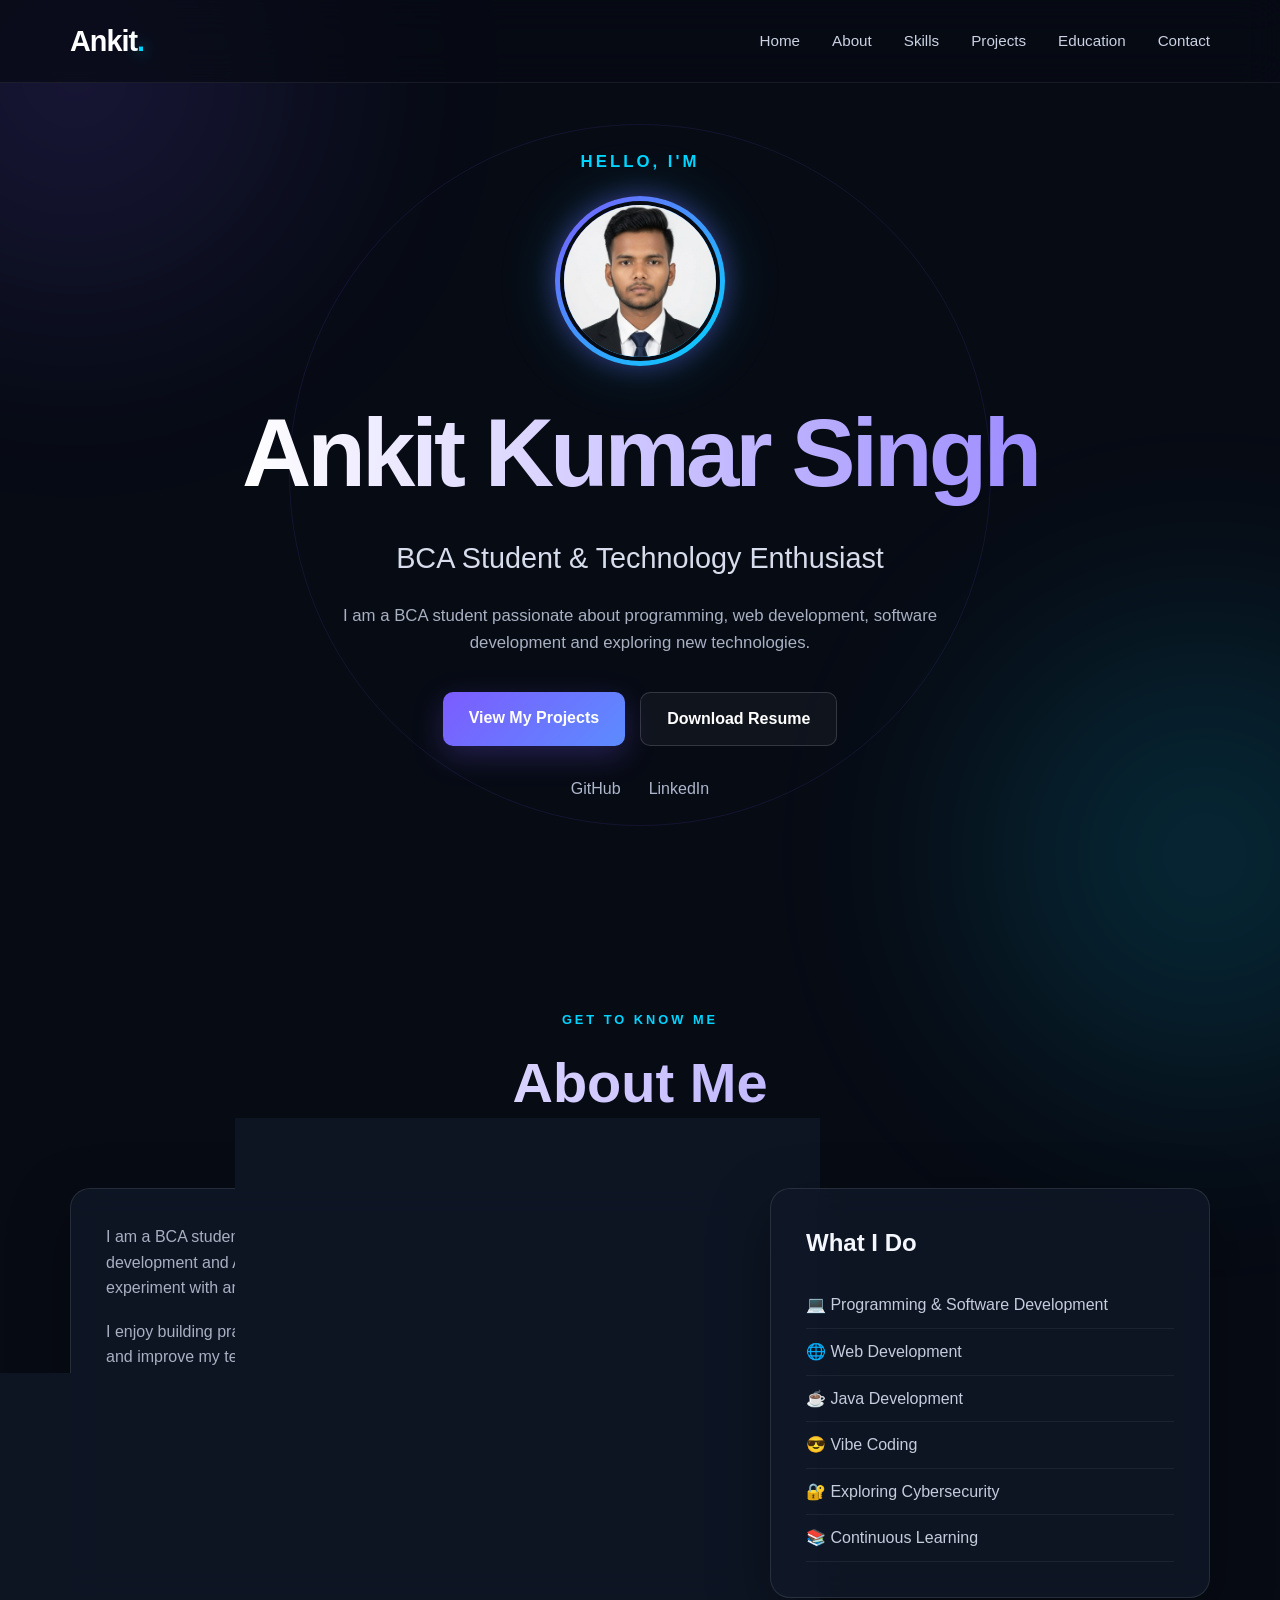
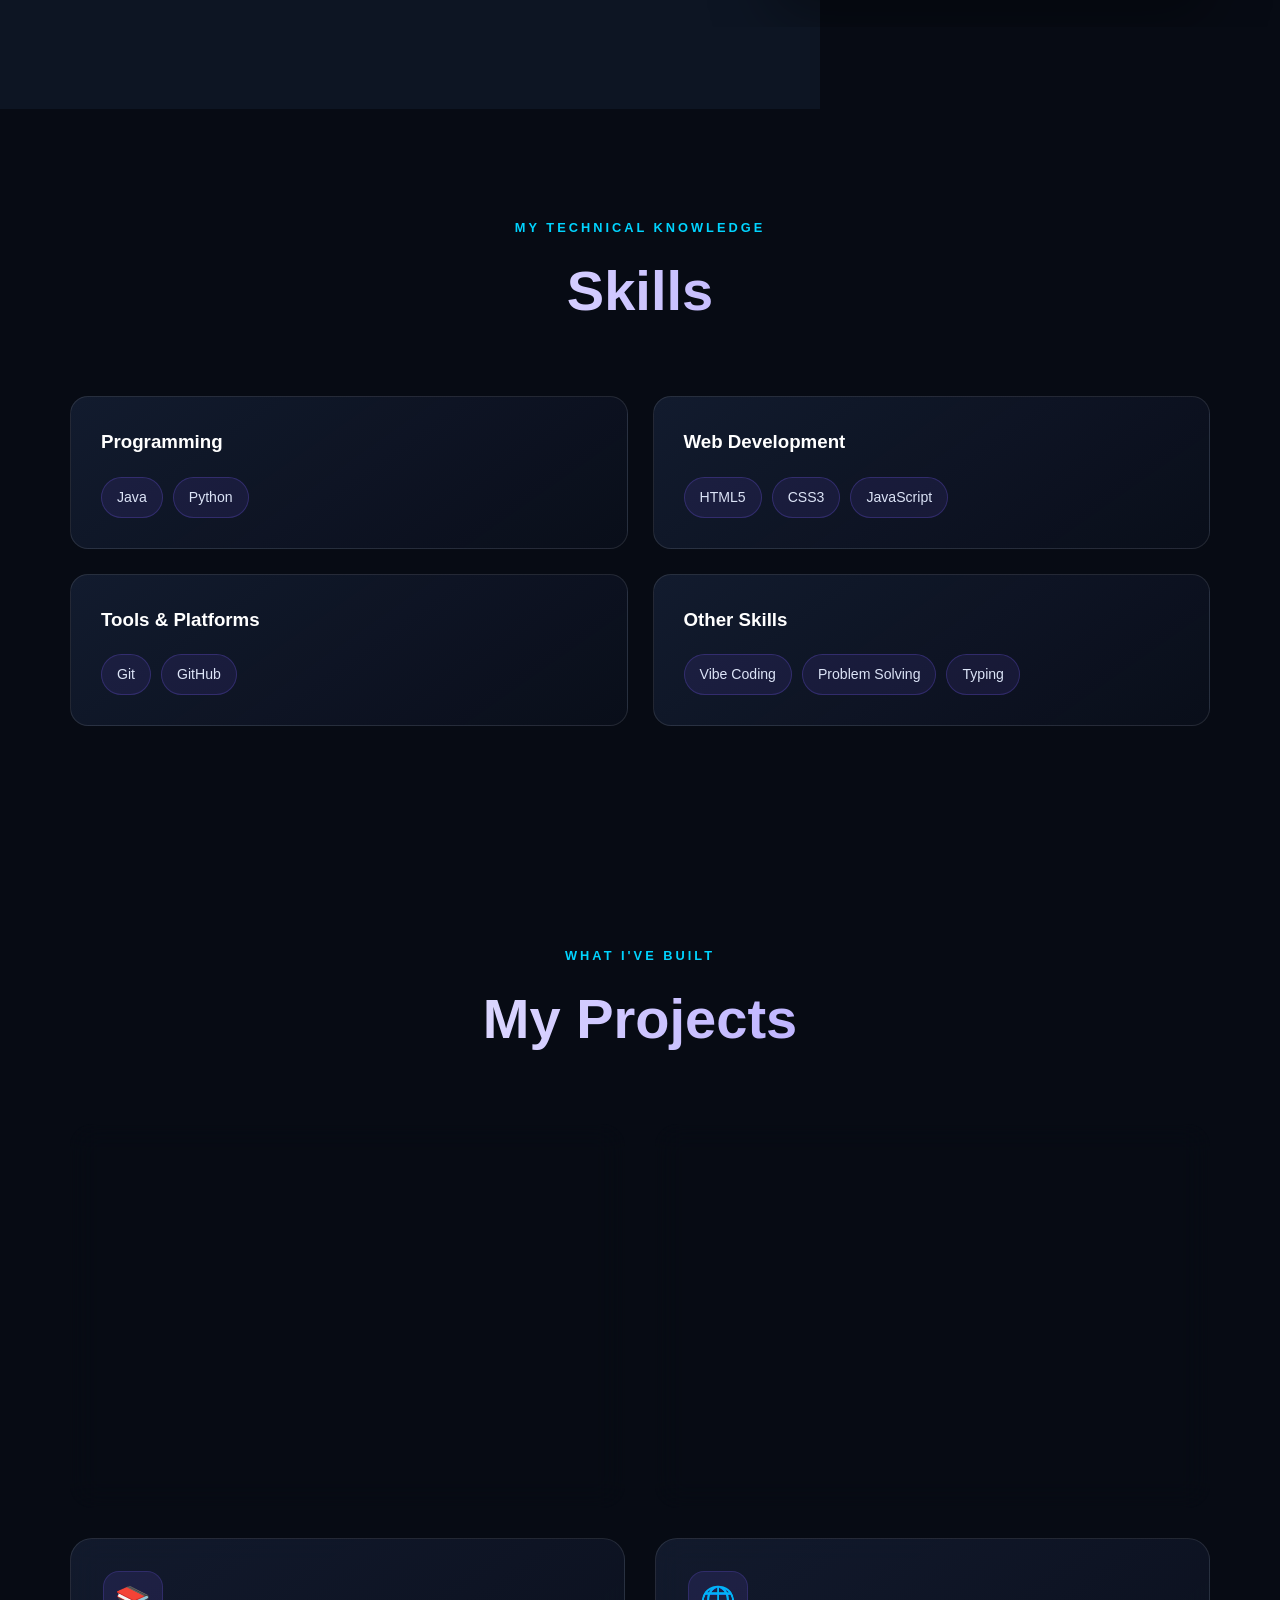
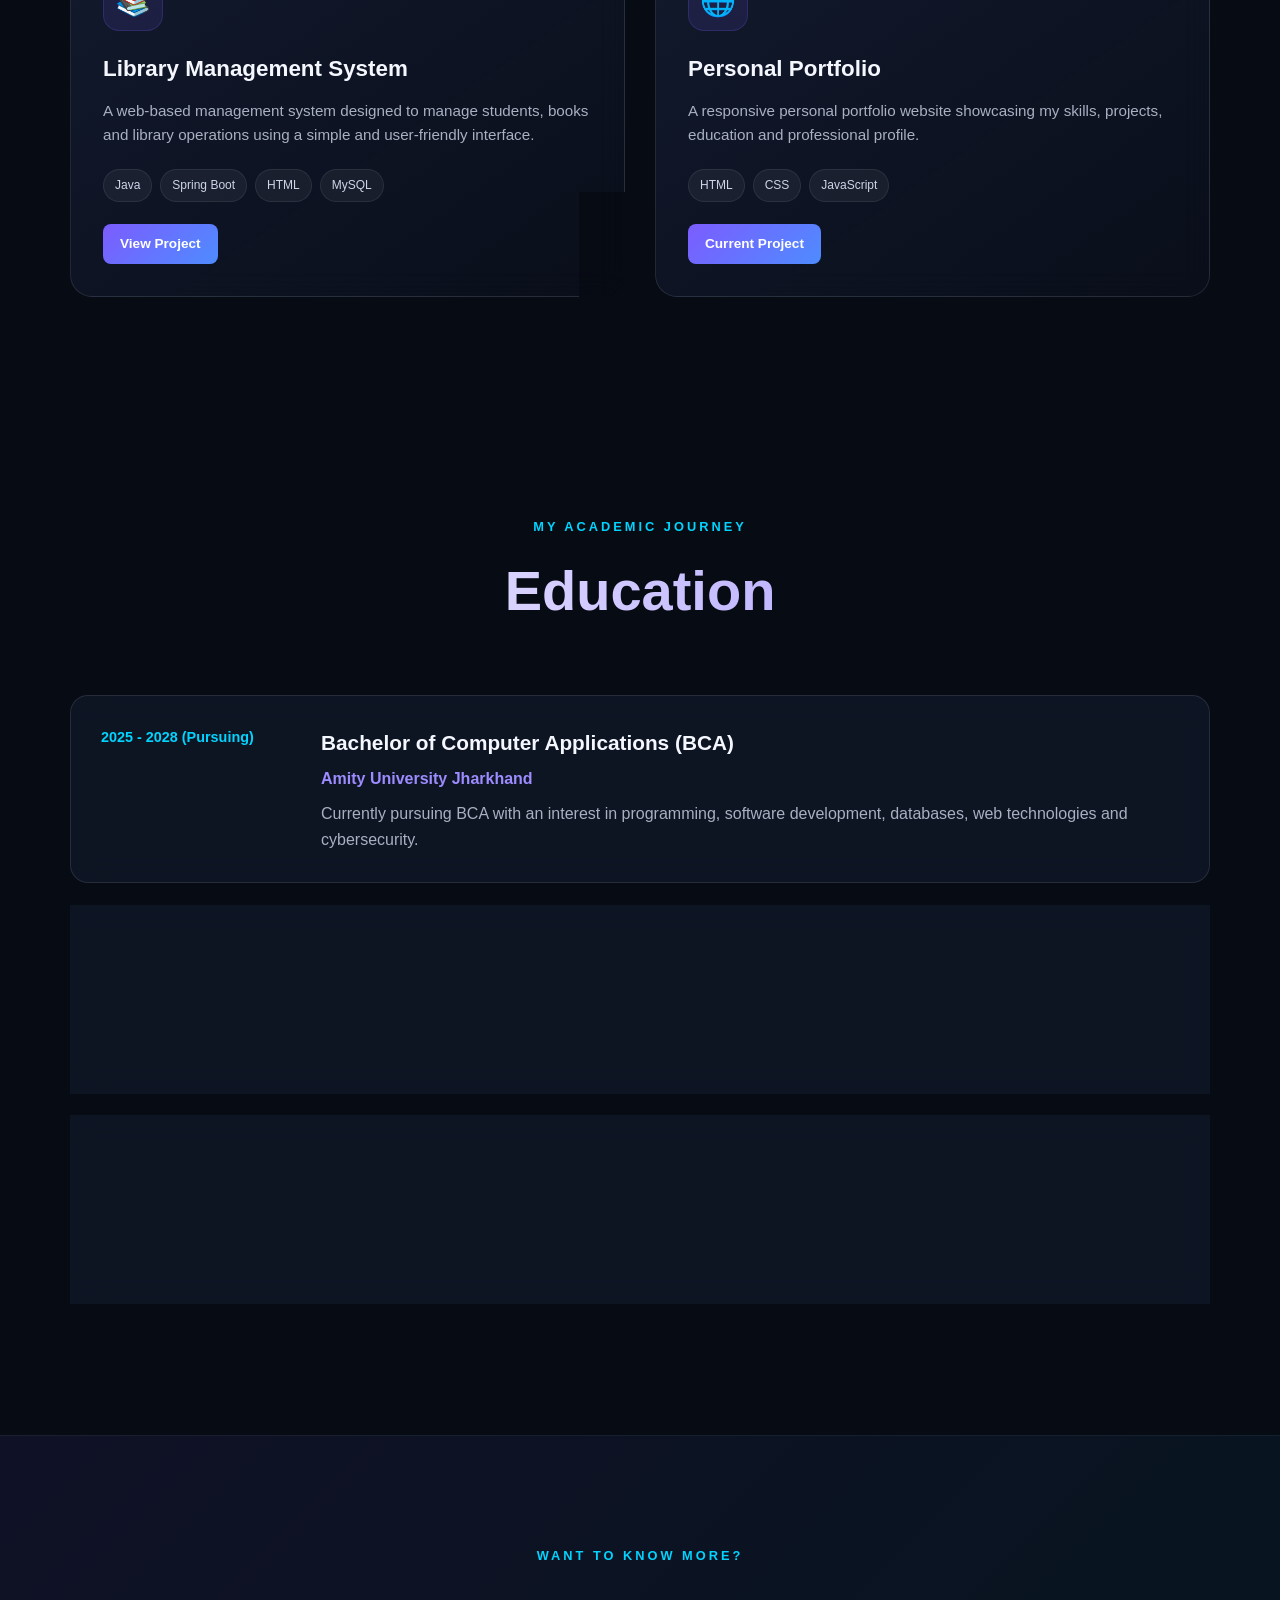
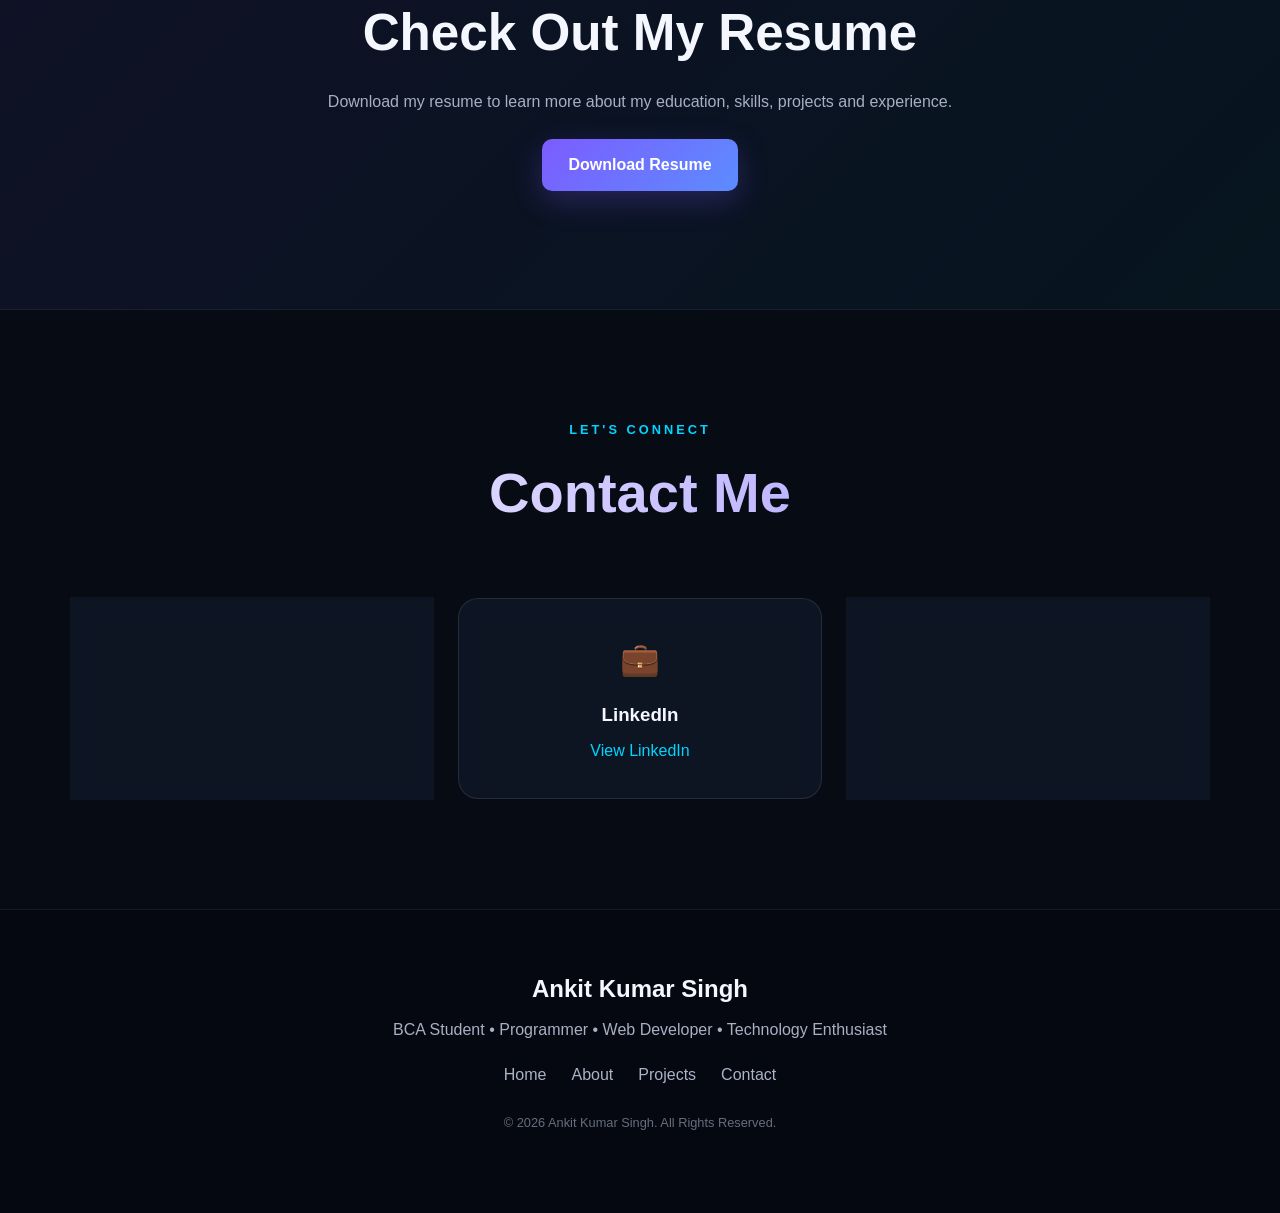
==== index.html @ 842db6a4 "Update index.html" ====
<!DOCTYPE html>
<html lang="en">

<head>
    <meta charset="UTF-8">
    <meta name="viewport" content="width=device-width, initial-scale=1.0">

    <meta name="description"
        content="Portfolio of Ankit Kumar Singh - BCA student, Java programmer, web developer and technology enthusiast.">

    <title>Ankit Kumar Singh | Portfolio</title>

    <link rel="stylesheet" href="style.css">
</head>

<body>

    <!-- ================= NAVIGATION ================= -->

    <header>
        <nav class="navbar">

            <a href="#home" class="logo">
                Ankit<span>.</span>
            </a>

            <button class="menu-btn" id="menuBtn">
                ☰
            </button>

            <ul class="nav-links" id="navLinks">

                <li>
                    <a href="#home">Home</a>
                </li>

                <li>
                    <a href="#about">About</a>
                </li>

                <li>
                    <a href="#skills">Skills</a>
                </li>

                <li>
                    <a href="#projects">Projects</a>
                </li>

                <li>
                    <a href="#education">Education</a>
                </li>

                <li>
                    <a href="#contact">Contact</a>
                </li>

            </ul>

        </nav>
    </header>


    <!-- ================= HOME ================= -->

    <section id="home" class="hero">

        <div class="hero-content">

            <p class="intro">
    Hello, I'm
</p>

<div class="profile-image">
    <img src="stamp photo.jpeg" alt="Ankit Kumar Singh">
</div>

<h1>
    Ankit Kumar Singh
</h1>

            <h2>
                BCA Student & Technology Enthusiast
            </h2>

            <p class="hero-description">
                I am a BCA student passionate about programming,
                web development, software development and
                exploring new technologies.
            </p>

            <div class="hero-buttons">

                <a href="#projects" class="btn primary-btn">
                    View My Projects
                </a>

                <a href="resume.pdf" class="btn secondary-btn" download>
                    Download Resume
                </a>

            </div>

            <div class="social-links">

                <a href="https://github.com/ankit-lab001" target="_blank">
                    GitHub
                </a>

                <a href="https://www.linkedin.com/in/ankit-kumar-singh-3a04b930a/"
                    target="_blank">
                    LinkedIn
                </a>

            </div>

        </div>

    </section>


    <!-- ================= ABOUT ================= -->

    <section id="about" class="section">

        <div class="section-title">
            <p>Get To Know Me</p>
            <h2>About Me</h2>
        </div>

        <div class="about-container">

            <div class="about-text">

                <p>
                    I am a BCA student passionate about programming,
                    web development, software development and AI-assisted
                    development. I use Vibe Coding seriously to build,
                    experiment with and improve real-world projects.
                </p>

                <p>
                    I enjoy building practical projects that help me
                    understand programming concepts and improve my
                    technical skills.
                </p>

                <p>
                    I have worked with technologies including Java,
                    HTML, CSS and JavaScript, and I am continuously
                    learning new tools and technologies.
                </p>

                <p>
                    My interests include software development,
                    web development, cybersecurity and exploring
                    technology-driven solutions.
                </p>

            </div>

            <div class="about-card">

                <h3>What I Do</h3>

                <ul>

                    <li>💻 Programming & Software Development</li>

                    <li>🌐 Web Development</li>

                    <li>☕ Java Development</li>

                    <li>😎 Vibe Coding</li>

                    <li>🔐 Exploring Cybersecurity</li>

                    <li>📚 Continuous Learning</li>

                </ul>

            </div>

        </div>

    </section>


    <!-- ================= SKILLS ================= -->

    <section id="skills" class="section skills-section">

        <div class="section-title">
            <p>My Technical Knowledge</p>
            <h2>Skills</h2>
        </div>


        <div class="skills-container">


            <!-- Programming -->

            <div class="skill-category">

                <h3>Programming</h3>

                <div class="skill-list">

                    <span>Java</span>
                    <span>Python</span>

                </div>

            </div>


            <!-- Web Development -->

            <div class="skill-category">

                <h3>Web Development</h3>

                <div class="skill-list">

                    <span>HTML5</span>
                    <span>CSS3</span>
                    <span>JavaScript</span>

                </div>

            </div>


            <!-- Tools -->

            <div class="skill-category">

                <h3>Tools & Platforms</h3>

                <div class="skill-list">

                    <span>Git</span>
                    <span>GitHub</span>

                </div>

            </div>


            <!-- Other -->

            <div class="skill-category">

                <h3>Other Skills</h3>

                <div class="skill-list">

                    <span>Vibe Coding</span>
                    <span>Problem Solving</span>
                    <span>Typing</span>

                </div>

            </div>

        </div>

    </section>


    <!-- ================= PROJECTS ================= -->

    <section id="projects" class="section">

        <div class="section-title">

            <p>What I've Built</p>

            <h2>My Projects</h2>

        </div>


        <div class="projects-container">


            <!-- Calculator -->

            <div class="project-card">

                <div class="project-icon">
                    🧮
                </div>

                <h3>Calculator</h3>

                <p>
                    A responsive calculator created using HTML,
                    CSS and JavaScript. It supports arithmetic
                    operations, keyboard input, clearing,
                    deletion and interactive buttons.
                </p>

                <div class="project-tech">

                    <span>HTML</span>
                    <span>CSS</span>
                    <span>JavaScript</span>

                </div>

                <a href="https://github.com/ankit-lab001/Calculator"
                    class="project-btn"
                    target="_blank">
                    View Project
                </a>

            </div>


            <!-- DON Bank -->

            <div class="project-card">

                <div class="project-icon">
                    🏦
                </div>

                <h3>DON Bank Management System</h3>

                <p>
                    A Java-based banking management application
                    with account creation, balance checking,
                    deposits, withdrawals and transaction history.
                </p>

                <div class="project-tech">

                    <span>Java</span>
                    <span>Swing</span>
                    <span>OOP</span>

                </div>

                <a href="https://github.com/ankit-lab001/DON-Bank-Management-System"
                    class="project-btn"
                    target="_blank">
                    View Project
                </a>

            </div>


            <!-- Library -->

            <div class="project-card">

                <div class="project-icon">
                    📚
                </div>

                <h3>Library Management System</h3>

                <p>
                    A web-based management system designed to
                    manage students, books and library operations
                    using a simple and user-friendly interface.
                </p>

                <div class="project-tech">

                    <span>Java</span>
                    <span>Spring Boot</span>
                    <span>HTML</span>
                    <span>MySQL</span>

                </div>

                <a href="https://github.com/ankit-lab001/Library-Management-System"
                    class="project-btn"
                    target="_blank">
                    View Project
                </a>

            </div>


            <!-- Portfolio -->

            <div class="project-card">

                <div class="project-icon">
                    🌐
                </div>

                <h3>Personal Portfolio</h3>

                <p>
                    A responsive personal portfolio website
                    showcasing my skills, projects, education
                    and professional profile.
                </p>

                <div class="project-tech">

                    <span>HTML</span>
                    <span>CSS</span>
                    <span>JavaScript</span>

                </div>

                <a href="#" class="project-btn">
                    Current Project
                </a>

            </div>

        </div>

    </section>


    <!-- ================= EDUCATION ================= -->

    <section id="education" class="section education-section">

        <div class="section-title">

            <p>My Academic Journey</p>

            <h2>Education</h2>

        </div>


        <div class="education-card">

            <div class="education-year">
                2025 - 2028 (Pursuing)
            </div>

            <div class="education-content">

                <h3>Bachelor of Computer Applications (BCA)</h3>

                <h4>Amity University Jharkhand</h4>

                <p>
                    Currently pursuing BCA with an interest in
                    programming, software development, databases,
                    web technologies and cybersecurity.
                </p>

            </div>

        </div>


        <div class="education-card">

            <div class="education-year">
                2025
            </div>

            <div class="education-content">

                <h3>Class 12 - Science (PCM with CS)</h3>

                <h4>
                    Vivekananda Vidya Mandir<br>
                    Ranchi , Jharkhand
                </h4>

                <p>
                    Completed higher secondary education with
                    Computer Science.
                </p>

            </div>

        </div>


        <div class="education-card">

            <div class="education-year">
                2023
            </div>

            <div class="education-content">

                <h3>Class 10</h3>

                <h4>
                    Vivekananda Vidya Mandir<br>
                    Ranchi , Jharkhand
                </h4>

                <p>
                    Completed secondary education.
                </p>

            </div>

        </div>

    </section>


    <!-- ================= RESUME ================= -->

    <section id="resume" class="resume-section">

        <div class="resume-content">

            <p>Want to know more?</p>

            <h2>Check Out My Resume</h2>

            <p>
                Download my resume to learn more about my
                education, skills, projects and experience.
            </p>

            <a href="resume.pdf" class="btn primary-btn" download>
                Download Resume
            </a>

        </div>

    </section>


    <!-- ================= CONTACT ================= -->

    <section id="contact" class="section">

        <div class="section-title">

            <p>Let's Connect</p>

            <h2>Contact Me</h2>

        </div>


        <div class="contact-container">


            <div class="contact-card">

                <div class="contact-icon">
                    📧
                </div>

                <h3>Email</h3>

                <p>
                    ankit9905810817@gmail.com
                </p>

            </div>


            <div class="contact-card">

                <div class="contact-icon">
                    💼
                </div>

                <h3>LinkedIn</h3>

                <a href="https://www.linkedin.com/in/ankit-kumar-singh-3a04b930a/"
                    target="_blank">

                    View LinkedIn

                </a>

            </div>


            <div class="contact-card">

                <div class="contact-icon">
                    🐙
                </div>

                <h3>GitHub</h3>

                <a href="https://github.com/ankit-lab001"
                    target="_blank">

                    View GitHub

                </a>

            </div>

        </div>

    </section>


    <!-- ================= FOOTER ================= -->

    <footer>

        <div class="footer-content">

            <h3>Ankit Kumar Singh</h3>

            <p>
                BCA Student • Programmer • Web Developer • Technology Enthusiast
            </p>

            <div class="footer-links">

                <a href="#home">Home</a>
                <a href="#about">About</a>
                <a href="#projects">Projects</a>
                <a href="#contact">Contact</a>

            </div>

            <p class="copyright">
                © 2026 Ankit Kumar Singh. All Rights Reserved.
            </p>

        </div>

    </footer>


    <script src="script.js"></script>

</body>

</html>
---- style.css ----
/* =========================================================
   GLOBAL RESET
========================================================= */

* {
    margin: 0;
    padding: 0;
    box-sizing: border-box;
}

html {
    scroll-behavior: smooth;
}

body {
    font-family: "Segoe UI", Arial, sans-serif;
    background: #070b14;
    color: #f5f7ff;
    line-height: 1.6;
    overflow-x: hidden;
}

/* =========================================================
   VARIABLES
========================================================= */
.profile-image {
    width: 170px;
    height: 170px;
    margin: 20px auto 25px;
    padding: 5px;

    border-radius: 50%;

    background: linear-gradient(
        135deg,
        #7c5cff,
        #00d4ff,
        #00f5a0,
        #7c5cff
    );

    background-size: 300% 300%;
    animation: profileGlow 5s ease infinite,
               profileFloat 4s ease-in-out infinite;

    box-shadow:
        0 0 25px rgba(124, 92, 255, 0.4),
        0 0 60px rgba(0, 212, 255, 0.2);
}

.profile-image img {
    width: 100%;
    height: 100%;
    object-fit: cover;

    border-radius: 50%;

    display: block;

    border: 4px solid #070b14;
}
:root {
    --bg: #070b14;
    --bg-secondary: #0d1322;
    --card: rgba(17, 25, 42, 0.72);
    --border: rgba(255, 255, 255, 0.10);
    --text: #f5f7ff;
    --muted: #a8b0c2;
    --primary: #7c5cff;
    --secondary: #00d4ff;
    --accent: #00f5a0;
    --shadow: 0 20px 60px rgba(0, 0, 0, 0.35);
}

/* =========================================================
   BACKGROUND EFFECT
========================================================= */

body::before,
body::after {
    content: "";
    position: fixed;
    width: 450px;
    height: 450px;
    border-radius: 50%;
    filter: blur(120px);
    opacity: 0.15;
    z-index: -1;
    pointer-events: none;
}

body::before {
    background: var(--primary);
    top: -150px;
    left: -150px;
    animation: floatGlow 8s ease-in-out infinite alternate;
}

body::after {
    background: var(--secondary);
    bottom: -180px;
    right: -150px;
    animation: floatGlow 10s ease-in-out infinite alternate-reverse;
}

@keyframes floatGlow {
    from {
        transform: translate(0, 0) scale(1);
    }

    to {
        transform: translate(80px, 50px) scale(1.2);
    }
}

/* =========================================================
   HEADER / NAVBAR
========================================================= */

header {
    position: fixed;
    top: 0;
    left: 0;
    width: 100%;
    z-index: 1000;
    backdrop-filter: blur(18px);
    background: rgba(7, 11, 20, 0.72);
    border-bottom: 1px solid rgba(255, 255, 255, 0.07);
}

.navbar {
    max-width: 1200px;
    margin: auto;
    padding: 18px 30px;

    display: flex;
    align-items: center;
    justify-content: space-between;
}

.logo {
    text-decoration: none;
    color: white;
    font-size: 1.8rem;
    font-weight: 800;
    letter-spacing: -1px;
}

.logo span {
    color: var(--secondary);
    text-shadow: 0 0 15px var(--secondary);
}

.nav-links {
    list-style: none;
    display: flex;
    gap: 32px;
}

.nav-links a {
    color: #cbd2e3;
    text-decoration: none;
    font-size: 0.95rem;
    font-weight: 500;
    position: relative;
    transition: 0.3s ease;
}

.nav-links a::after {
    content: "";
    position: absolute;
    left: 50%;
    bottom: -7px;
    width: 0;
    height: 2px;
    background: linear-gradient(
        90deg,
        var(--primary),
        var(--secondary)
    );
    transform: translateX(-50%);
    transition: width 0.3s ease;
}

.nav-links a:hover {
    color: white;
}

.nav-links a:hover::after {
    width: 100%;
}

.menu-btn {
    display: none;
    border: none;
    background: transparent;
    color: white;
    font-size: 1.8rem;
    cursor: pointer;
}

/* =========================================================
   HERO
========================================================= */

.hero {
    min-height: 100vh;
    display: flex;
    align-items: center;
    justify-content: center;
    text-align: center;
    padding: 130px 20px 80px;
    position: relative;
}

.hero::before {
    content: "";
    position: absolute;
    width: 700px;
    height: 700px;
    border-radius: 50%;
    border: 1px solid rgba(124, 92, 255, 0.12);
    animation: rotateCircle 25s linear infinite;
}

@keyframes rotateCircle {
    from {
        transform: rotate(0deg);
    }

    to {
        transform: rotate(360deg);
    }
}

.hero-content {
    max-width: 850px;
    position: relative;
    z-index: 2;
    animation: heroAppear 1.2s ease forwards;
}

@keyframes heroAppear {
    from {
        opacity: 0;
        transform: translateY(40px);
    }

    to {
        opacity: 1;
        transform: translateY(0);
    }
}

.intro {
    color: var(--secondary);
    font-size: 1.05rem;
    font-weight: 600;
    letter-spacing: 3px;
    text-transform: uppercase;
    margin-bottom: 12px;
}

.hero h1 {
    font-size: clamp(3rem, 8vw, 6rem);
    line-height: 1.30;
    font-weight: 900;
    letter-spacing: -4px;

    background: linear-gradient(
        90deg,
        #ffffff,
        #9c8cff,
        #00d4ff,
        #ffffff
    );

    background-size: 300% auto;
    -webkit-background-clip: text;
    background-clip: text;
    color: transparent;

    animation: gradientText 5s linear infinite;
}

@keyframes gradientText {
    0% {
        background-position: 0% center;
    }

    100% {
        background-position: 300% center;
    }
}

.hero h2 {
    margin-top: 20px;
    font-size: clamp(1.2rem, 3vw, 1.8rem);
    color: #d8dded;
    font-weight: 500;
}

.hero-description {
    max-width: 680px;
    margin: 22px auto 0;
    color: var(--muted);
    font-size: 1.05rem;
}

/* =========================================================
   BUTTONS
========================================================= */

.hero-buttons {
    margin-top: 35px;
    display: flex;
    justify-content: center;
    gap: 15px;
    flex-wrap: wrap;
}

.btn {
    display: inline-block;
    padding: 13px 26px;
    border-radius: 10px;
    text-decoration: none;
    font-weight: 700;
    transition: 0.3s ease;
    position: relative;
    overflow: hidden;
}

.primary-btn {
    color: white;
    background: linear-gradient(
        135deg,
        var(--primary),
        #5c8cff
    );

    box-shadow:
        0 10px 30px rgba(124, 92, 255, 0.25);
}

.primary-btn:hover {
    transform: translateY(-4px);
    box-shadow:
        0 15px 40px rgba(124, 92, 255, 0.45);
}

.secondary-btn {
    color: white;
    border: 1px solid rgba(255, 255, 255, 0.15);
    background: rgba(255, 255, 255, 0.04);
    backdrop-filter: blur(10px);
}

.secondary-btn:hover {
    transform: translateY(-4px);
    border-color: var(--secondary);
    box-shadow: 0 10px 30px rgba(0, 212, 255, 0.15);
}

/* =========================================================
   SOCIAL LINKS
========================================================= */

.social-links {
    margin-top: 30px;
    display: flex;
    justify-content: center;
    gap: 28px;
}

.social-links a {
    color: #aeb7cc;
    text-decoration: none;
    transition: 0.3s ease;
    position: relative;
}

.social-links a:hover {
    color: var(--secondary);
    transform: translateY(-3px);
}

/* =========================================================
   GENERAL SECTIONS
========================================================= */

.section {
    max-width: 1200px;
    margin: auto;
    padding: 110px 30px;
}

.section-title {
    text-align: center;
    margin-bottom: 60px;
}

.section-title p {
    color: var(--secondary);
    text-transform: uppercase;
    letter-spacing: 3px;
    font-size: 0.8rem;
    font-weight: 700;
}

.section-title h2 {
    font-size: clamp(2.2rem, 5vw, 3.5rem);
    margin-top: 8px;
    font-weight: 800;
    background: linear-gradient(
        90deg,
        white,
        #9c8cff
    );
    -webkit-background-clip: text;
    background-clip: text;
    color: transparent;
}

/* =========================================================
   ABOUT
========================================================= */

.about-container {
    display: grid;
    grid-template-columns: 1.5fr 1fr;
    gap: 40px;
    align-items: stretch;
}

.about-text,
.about-card {
    padding: 35px;
    border-radius: 20px;
    border: 1px solid var(--border);
    background: var(--card);
    backdrop-filter: blur(15px);
    box-shadow: var(--shadow);
}

.about-text {
    color: var(--muted);
}

.about-text p {
    margin-bottom: 18px;
}

.about-text p:last-child {
    margin-bottom: 0;
}

.about-card {
    transition: 0.4s ease;
}

.about-card:hover {
    transform: translateY(-8px);
    border-color: rgba(124, 92, 255, 0.5);
}

.about-card h3 {
    font-size: 1.5rem;
    margin-bottom: 20px;
}

.about-card ul {
    list-style: none;
}

.about-card li {
    padding: 10px 0;
    color: #c5ccdc;
    border-bottom: 1px solid rgba(255,255,255,0.06);
}

/* =========================================================
   SKILLS
========================================================= */

.skills-section {
    position: relative;
}

.skills-container {
    display: grid;
    grid-template-columns: repeat(2, 1fr);
    gap: 25px;
}

.skill-category {
    padding: 30px;
    border-radius: 18px;
    background: linear-gradient(
        145deg,
        rgba(20, 29, 49, 0.9),
        rgba(10, 15, 28, 0.8)
    );
    border: 1px solid var(--border);
    transition: 0.4s ease;
}

.skill-category:hover {
    transform: translateY(-7px);
    border-color: rgba(0, 212, 255, 0.35);
    box-shadow: 0 15px 40px rgba(0,0,0,0.3);
}

.skill-category h3 {
    margin-bottom: 20px;
    color: white;
}

.skill-list {
    display: flex;
    gap: 10px;
    flex-wrap: wrap;
}

.skill-list span {
    padding: 8px 15px;
    border-radius: 30px;
    color: #dce4f7;
    font-size: 0.88rem;

    background: rgba(124, 92, 255, 0.10);
    border: 1px solid rgba(124, 92, 255, 0.25);

    transition: 0.3s ease;
}

.skill-list span:hover {
    transform: translateY(-4px) scale(1.05);
    color: white;
    background: rgba(124, 92, 255, 0.25);
    box-shadow: 0 8px 20px rgba(124, 92, 255, 0.15);
}

/* =========================================================
   PROJECTS
========================================================= */

.projects-container {
    display: grid;
    grid-template-columns: repeat(2, 1fr);
    gap: 30px;
}

.project-card {
    position: relative;
    padding: 32px;
    border-radius: 22px;

    background:
        linear-gradient(
            145deg,
            rgba(20, 29, 49, 0.85),
            rgba(10, 15, 28, 0.8)
        );

    border: 1px solid var(--border);

    backdrop-filter: blur(15px);

    overflow: hidden;

    transition:
        transform 0.45s ease,
        border-color 0.45s ease,
        box-shadow 0.45s ease;
}

.project-card::before {
    content: "";
    position: absolute;
    width: 180px;
    height: 180px;
    border-radius: 50%;
    background: var(--primary);
    filter: blur(80px);
    opacity: 0;
    top: -80px;
    right: -80px;
    transition: 0.5s ease;
}

.project-card:hover::before {
    opacity: 0.18;
}

.project-card:hover {
    transform: translateY(-12px);
    border-color: rgba(124, 92, 255, 0.45);
    box-shadow:
        0 25px 60px rgba(0, 0, 0, 0.4),
        0 0 30px rgba(124, 92, 255, 0.08);
}

.project-icon {
    width: 60px;
    height: 60px;

    display: flex;
    align-items: center;
    justify-content: center;

    border-radius: 16px;
    font-size: 1.8rem;

    background: rgba(124, 92, 255, 0.12);
    border: 1px solid rgba(124, 92, 255, 0.2);

    margin-bottom: 20px;

    transition: 0.4s ease;
}

.project-card:hover .project-icon {
    transform: rotate(-8deg) scale(1.1);
}

.project-card h3 {
    font-size: 1.4rem;
    margin-bottom: 12px;
}

.project-card p {
    color: var(--muted);
    font-size: 0.95rem;
}

.project-tech {
    display: flex;
    flex-wrap: wrap;
    gap: 8px;
    margin: 22px 0;
}

.project-tech span {
    padding: 6px 11px;
    border-radius: 20px;
    font-size: 0.75rem;
    color: #cdd5e8;
    background: rgba(255,255,255,0.05);
    border: 1px solid rgba(255,255,255,0.08);
}

.project-btn {
    display: inline-block;
    padding: 9px 17px;
    border-radius: 8px;
    color: white;
    text-decoration: none;
    font-size: 0.85rem;
    font-weight: 600;

    background: linear-gradient(
        135deg,
        var(--primary),
        #4e8cff
    );

    transition: 0.3s ease;
}

.project-btn:hover {
    transform: translateX(5px);
    box-shadow: 0 8px 20px rgba(124, 92, 255, 0.3);
}

/* =========================================================
   EDUCATION
========================================================= */

.education-card {
    display: grid;
    grid-template-columns: 190px 1fr;
    gap: 30px;

    padding: 30px;
    margin-bottom: 22px;

    border-radius: 18px;

    background: var(--card);
    border: 1px solid var(--border);

    backdrop-filter: blur(15px);

    transition: 0.4s ease;
}

.education-card:hover {
    transform: translateX(8px);
    border-color: rgba(0, 212, 255, 0.35);
}

.education-year {
    color: var(--secondary);
    font-weight: 700;
    font-size: 0.9rem;
}

.education-content h3 {
    font-size: 1.3rem;
}

.education-content h4 {
    margin: 6px 0 10px;
    color: #9c8cff;
}

.education-content p {
    color: var(--muted);
}

/* =========================================================
   RESUME
========================================================= */

.resume-section {
    padding: 110px 30px;
    text-align: center;

    background:
        linear-gradient(
            135deg,
            rgba(124, 92, 255, 0.08),
            rgba(0, 212, 255, 0.05)
        );

    border-top: 1px solid rgba(255,255,255,0.05);
    border-bottom: 1px solid rgba(255,255,255,0.05);
}

.resume-content {
    max-width: 700px;
    margin: auto;
}

.resume-content > p:first-child {
    color: var(--secondary);
    text-transform: uppercase;
    letter-spacing: 3px;
    font-size: 0.8rem;
    font-weight: 700;
}

.resume-content h2 {
    font-size: clamp(2rem, 5vw, 3.2rem);
    margin: 10px 0 15px;
}

.resume-content p {
    color: var(--muted);
    margin-bottom: 25px;
}

/* =========================================================
   CONTACT
========================================================= */

.contact-container {
    display: grid;
    grid-template-columns: repeat(3, 1fr);
    gap: 25px;
}

.contact-card {
    padding: 35px 25px;
    text-align: center;

    border-radius: 20px;

    background: var(--card);
    border: 1px solid var(--border);

    backdrop-filter: blur(15px);

    transition: 0.4s ease;
}

.contact-card:hover {
    transform: translateY(-10px);
    border-color: rgba(0, 212, 255, 0.4);
    box-shadow: 0 20px 50px rgba(0,0,0,0.3);
}

.contact-icon {
    font-size: 2rem;
    margin-bottom: 15px;
}

.contact-card h3 {
    margin-bottom: 8px;
}

.contact-card p {
    color: var(--muted);
    font-size: 0.9rem;
    word-break: break-word;
}

.contact-card a {
    color: var(--secondary);
    text-decoration: none;
    transition: 0.3s ease;
}

.contact-card a:hover {
    color: white;
}

/* =========================================================
   FOOTER
========================================================= */

footer {
    border-top: 1px solid rgba(255,255,255,0.07);
    padding: 60px 30px;
    text-align: center;
    background: #050811;
}

.footer-content h3 {
    font-size: 1.5rem;
}

.footer-content > p {
    color: var(--muted);
    margin: 8px 0 20px;
}

.footer-links {
    display: flex;
    justify-content: center;
    gap: 25px;
    margin-bottom: 25px;
}

.footer-links a {
    color: #aab3c8;
    text-decoration: none;
    transition: 0.3s ease;
}

.footer-links a:hover {
    color: var(--secondary);
}

.copyright {
    font-size: 0.8rem;
    opacity: 0.6;
}

/* =========================================================
   SCROLLBAR
========================================================= */

::-webkit-scrollbar {
    width: 8px;
}

::-webkit-scrollbar-track {
    background: #070b14;
}

::-webkit-scrollbar-thumb {
    background: linear-gradient(
        var(--primary),
        var(--secondary)
    );
    border-radius: 20px;
}

/* =========================================================
   SELECTION
========================================================= */

::selection {
    background: var(--primary);
    color: white;
}

/* =========================================================
   MOBILE NAVIGATION
========================================================= */

@media (max-width: 768px) {

    .navbar {
        padding: 16px 20px;
    }

    .menu-btn {
        display: block;
    }

    .nav-links {
        position: absolute;
        top: 70px;
        left: 20px;
        right: 20px;

        flex-direction: column;
        gap: 0;

        padding: 10px;

        border-radius: 15px;

        background: rgba(10, 15, 28, 0.95);
        backdrop-filter: blur(20px);

        border: 1px solid var(--border);

        opacity: 0;
        visibility: hidden;
        transform: translateY(-10px);

        transition: 0.3s ease;
    }

    .nav-links.active {
        opacity: 1;
        visibility: visible;
        transform: translateY(0);
    }

    .nav-links li {
        width: 100%;
    }

    .nav-links a {
        display: block;
        padding: 13px;
    }

    .hero {
        padding-top: 130px;
    }

    .hero h1 {
        letter-spacing: -2px;
    }

    .hero::before {
        width: 450px;
        height: 450px;
    }

    .about-container,
    .skills-container,
    .projects-container {
        grid-template-columns: 1fr;
    }

    .contact-container {
        grid-template-columns: 1fr;
    }

    .education-card {
        grid-template-columns: 1fr;
        gap: 10px;
    }

    .section {
        padding: 80px 20px;
    }
}

/* =========================================================
   SMALL DEVICES
========================================================= */

@media (max-width: 480px) {

    .hero h1 {
        font-size: 3rem;
    }

    .hero h2 {
        font-size: 1.15rem;
    }

    .hero-description {
        font-size: 0.95rem;
    }

    .hero-buttons {
        flex-direction: column;
        align-items: stretch;
    }

    .btn {
        text-align: center;
    }

    .about-text,
    .about-card,
    .project-card,
    .skill-category,
    .education-card,
    .contact-card {
        padding: 24px;
    }

    .social-links {
        gap: 20px;
    }
}

/* =========================================================
   REDUCED MOTION ACCESSIBILITY
========================================================= */

@media (prefers-reduced-motion: reduce) {

    *,
    *::before,
    *::after {
        animation-duration: 0.01ms !important;
        animation-iteration-count: 1 !important;
        transition-duration: 0.01ms !important;
        scroll-behavior: auto !important;
    }
}
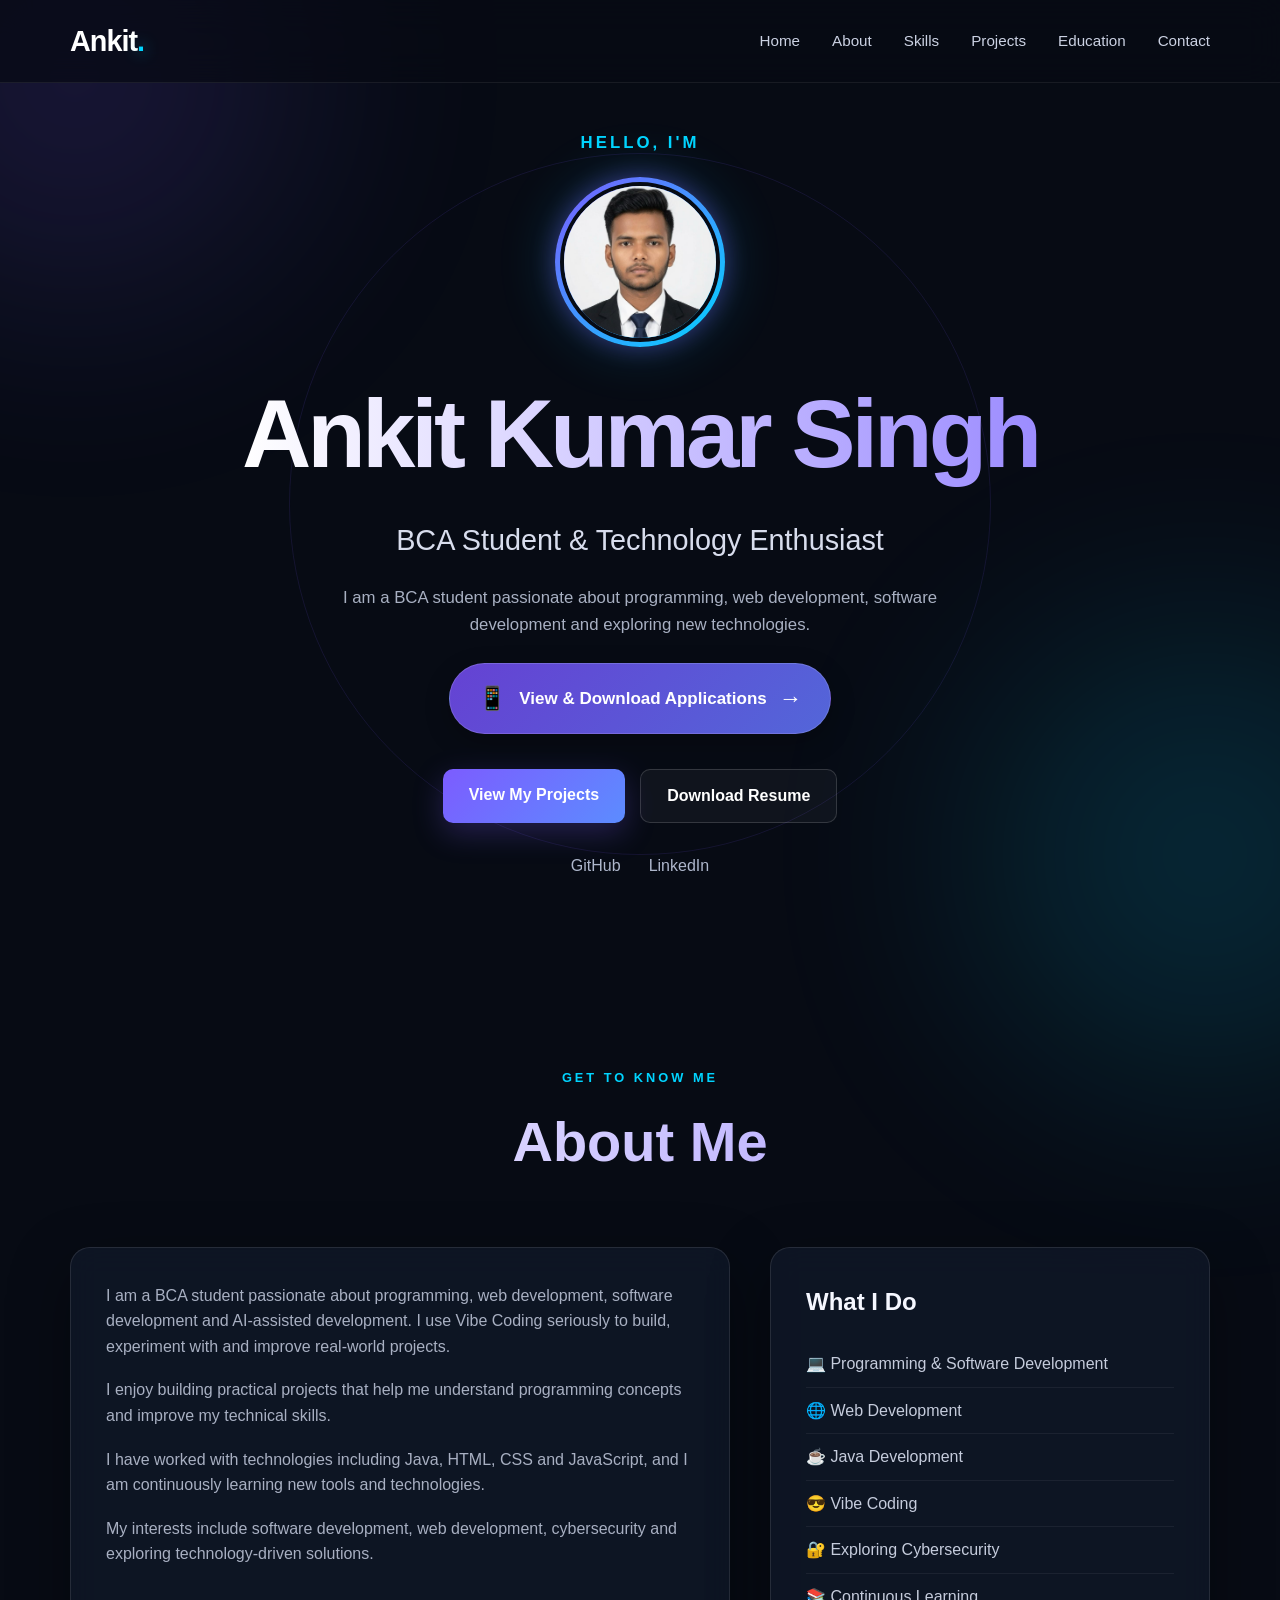
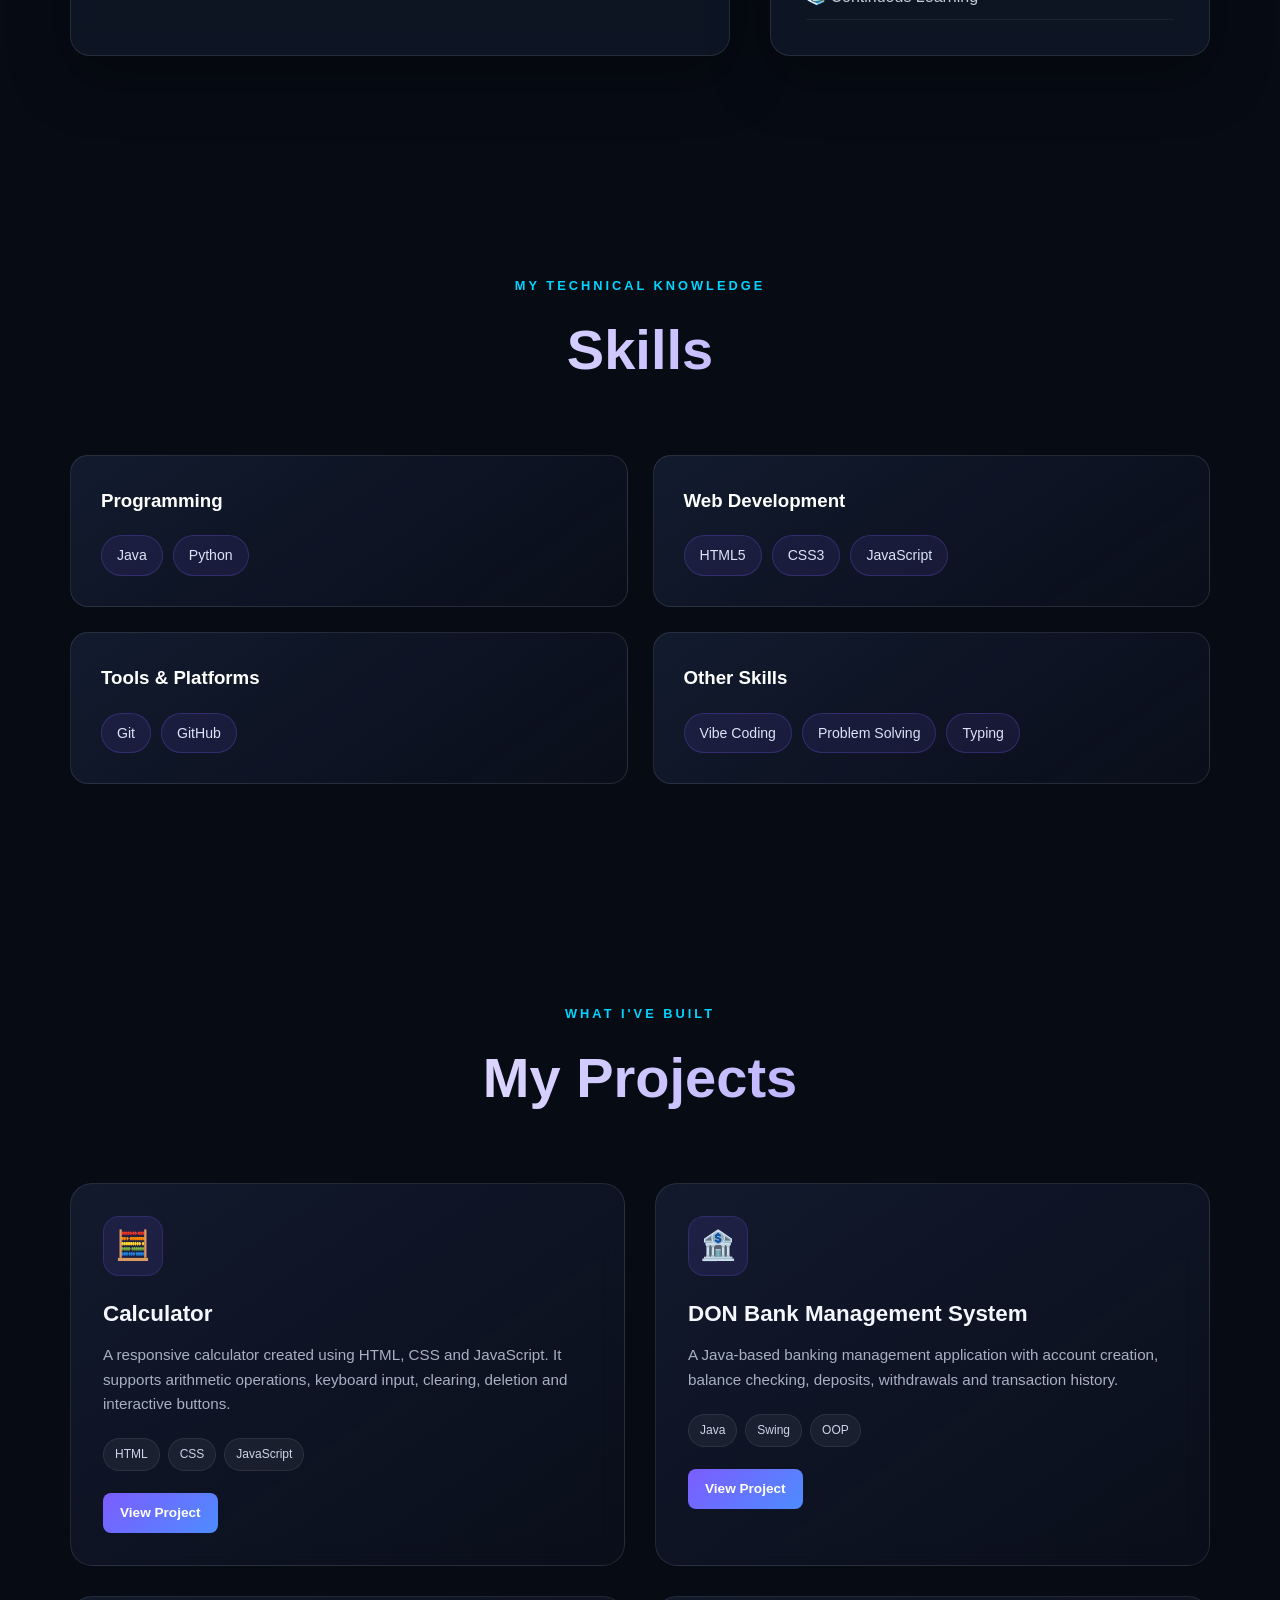
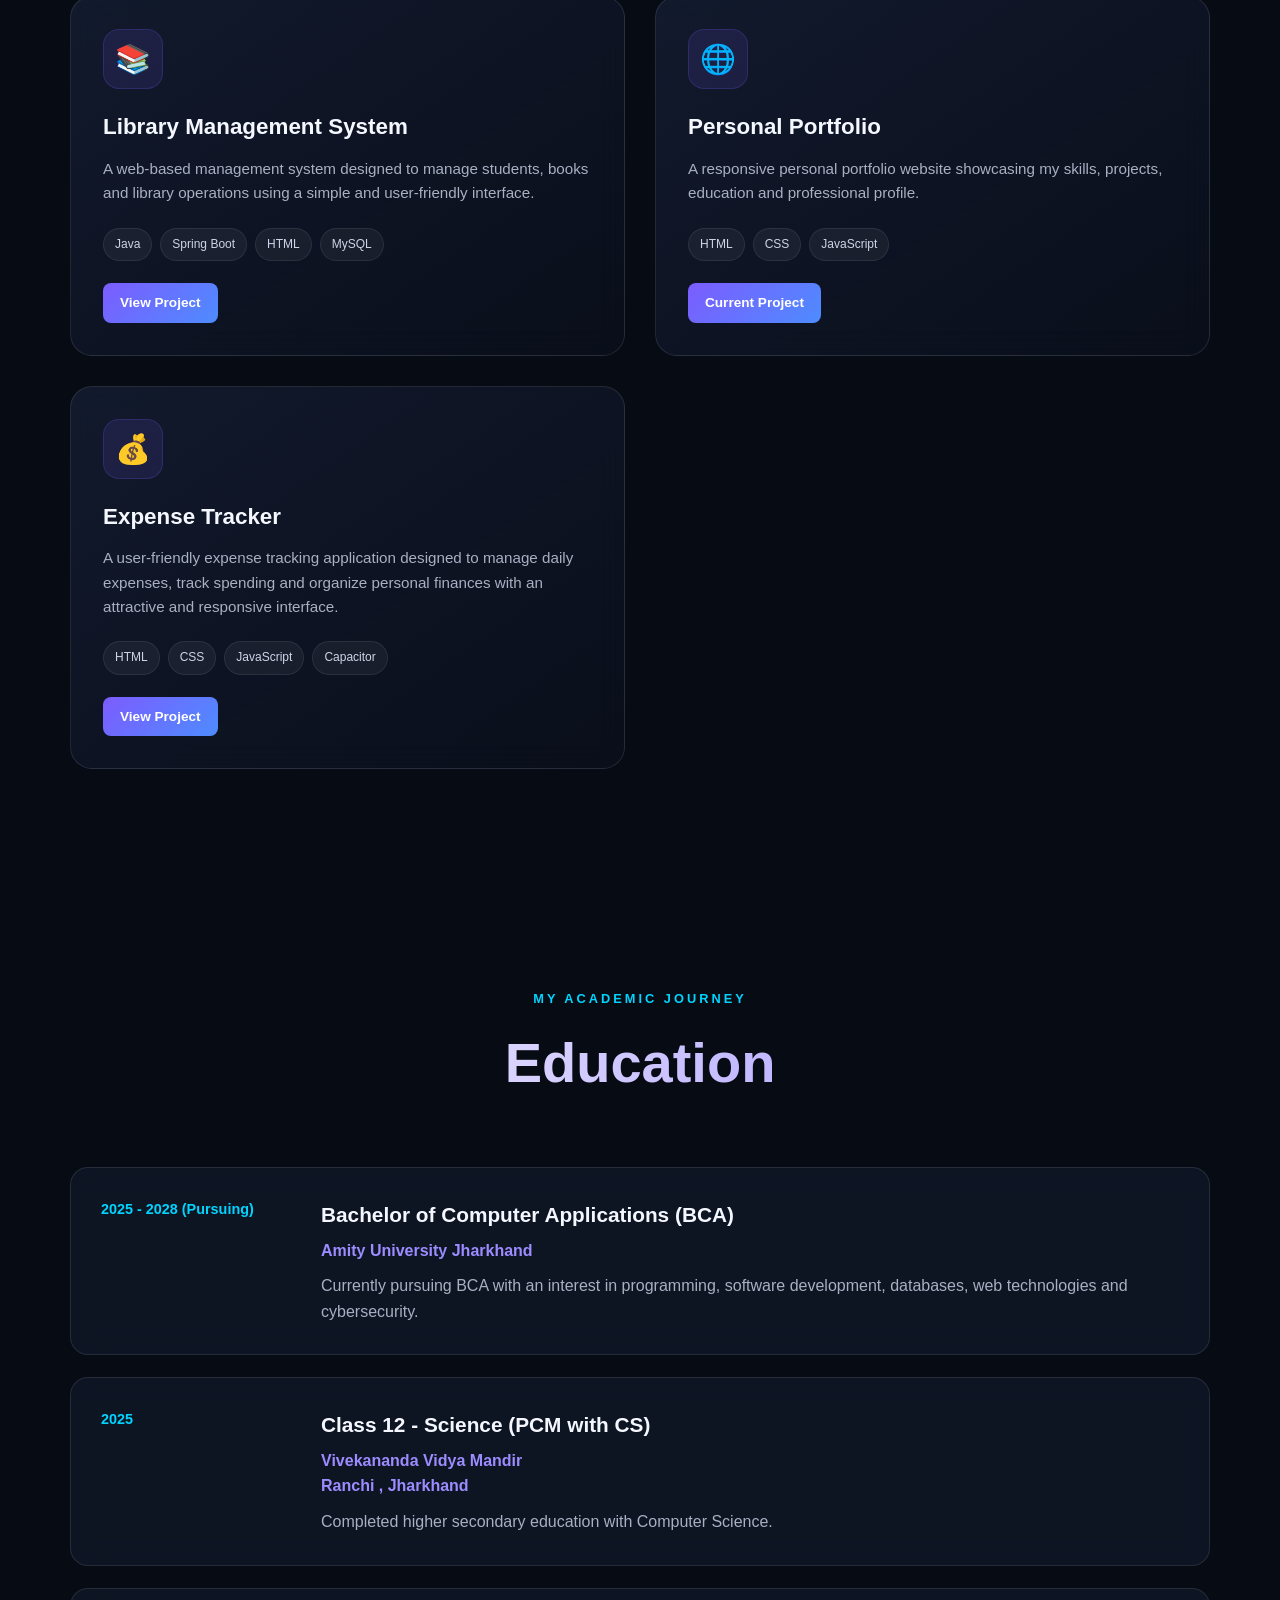
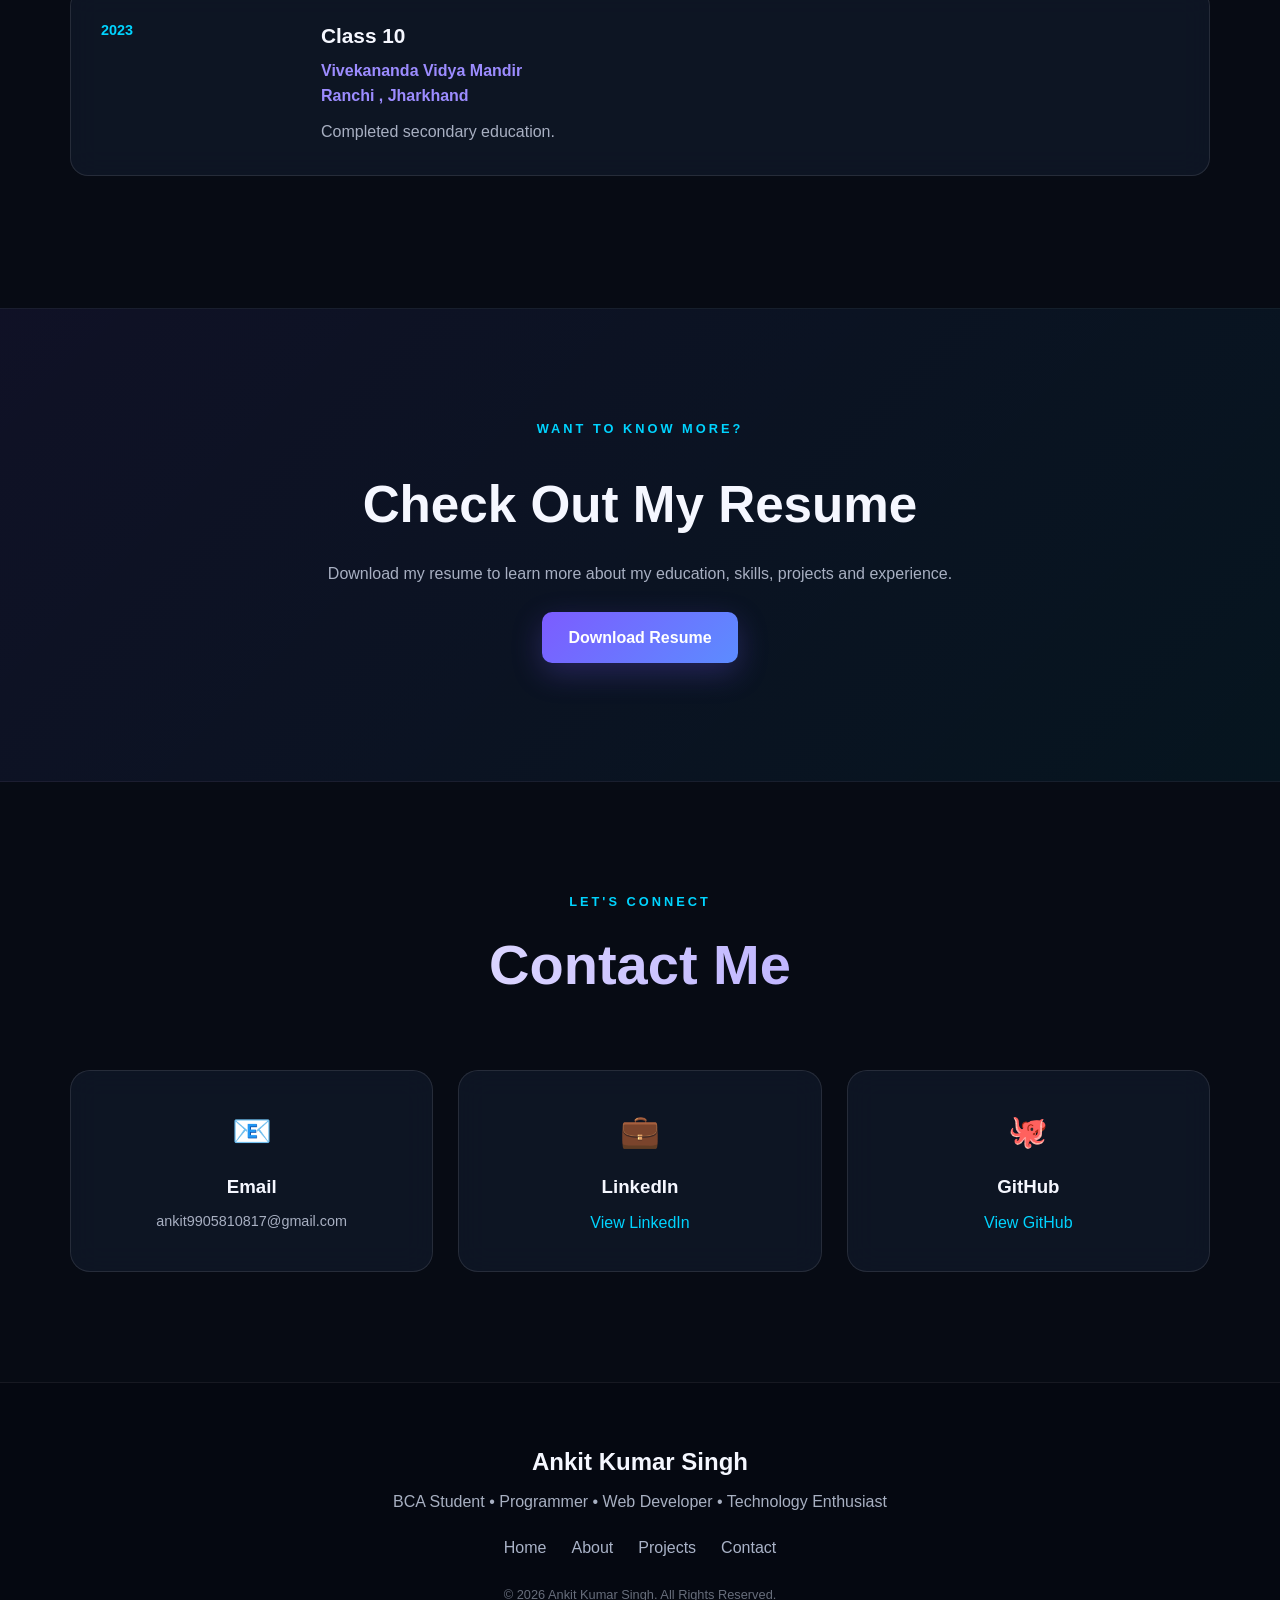
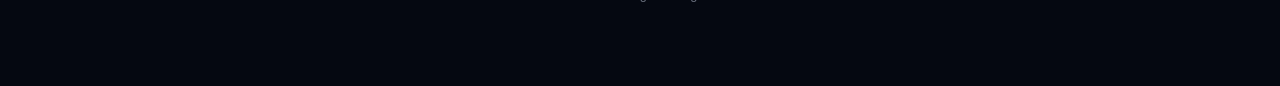
==== commit 3b75146f: "Add files via upload" ====
--- a/index.html
+++ b/index.html
@@ -81,12 +81,31 @@
             <h2>
                 BCA Student & Technology Enthusiast
             </h2>
+            
 
             <p class="hero-description">
                 I am a BCA student passionate about programming,
                 web development, software development and
                 exploring new technologies.
             </p>
+ 
+            <!-- ================= APPLICATIONS BUTTON ================= -->
+
+<div class="applications-button-container">
+
+    <a href="applications.html" class="applications-btn">
+
+        <span class="app-icon">📱</span>
+
+        <span class="app-text">
+            View & Download Applications
+        </span>
+
+        <span class="app-arrow">→</span>
+
+    </a>
+
+</div>
 
             <div class="hero-buttons">
 
@@ -414,7 +433,40 @@
                 </a>
 
             </div>
-
+  
+       
+<!-- Expense Tracker -->
+
+<div class="project-card">
+
+    <div class="project-icon">
+        💰
+    </div>
+
+    <h3>Expense Tracker</h3>
+
+    <p>
+        A user-friendly expense tracking application designed to
+        manage daily expenses, track spending and organize personal
+        finances with an attractive and responsive interface.
+    </p>
+
+    <div class="project-tech">
+
+        <span>HTML</span>
+        <span>CSS</span>
+        <span>JavaScript</span>
+        <span>Capacitor</span>
+
+    </div>
+
+    <a href="expense-tracker.html"
+        class="project-btn"
+        target="_blank">
+        View Project
+    </a>
+
+</div>
         </div>
 
     </section>
@@ -636,4 +688,4 @@
 
 </body>
 
-</html>
+</html>
--- a/style.css
+++ b/style.css
@@ -1028,4 +1028,180 @@
         transition-duration: 0.01ms !important;
         scroll-behavior: auto !important;
     }
+}
+
+/* ================= APPLICATIONS BUTTON ================= */
+
+.applications-button-container {
+    margin-top: 25px;
+    margin-bottom: 10px;
+
+    display: flex;
+    justify-content: center;
+}
+
+.applications-btn {
+    position: relative;
+
+    display: flex;
+    align-items: center;
+    justify-content: center;
+
+    gap: 12px;
+
+    min-width: 330px;
+
+    padding: 16px 28px;
+
+    text-decoration: none;
+
+    color: #ffffff;
+
+    font-size: 17px;
+    font-weight: 700;
+
+    border-radius: 50px;
+
+    /* Professional gradient */
+    background: linear-gradient(
+        135deg,
+        #6542d3,
+        #5366d9
+    );
+
+    border: 1px solid rgba(255, 255, 255, 0.15);
+
+    box-shadow:
+        0 8px 25px rgba(0, 0, 0, 0.25);
+
+    transition: 0.3s ease;
+
+    overflow: hidden;
+}
+
+
+/* Subtle shine */
+
+.applications-btn::before {
+    content: "";
+
+    position: absolute;
+
+    top: 0;
+    left: -100%;
+
+    width: 70%;
+    height: 100%;
+
+    background: linear-gradient(
+        90deg,
+        transparent,
+        rgba(255, 255, 255, 0.12),
+        transparent
+    );
+
+    transform: skewX(-25deg);
+
+    animation: applicationShine 4s infinite;
+}
+
+
+/* Icon */
+
+.app-icon {
+    font-size: 23px;
+
+    position: relative;
+    z-index: 2;
+}
+
+
+/* Text */
+
+.app-text {
+    position: relative;
+    z-index: 2;
+}
+
+
+/* Arrow */
+
+.app-arrow {
+    position: relative;
+    z-index: 2;
+
+    font-size: 23px;
+
+    transition: 0.3s ease;
+}
+
+
+/* Hover */
+
+.applications-btn:hover {
+
+    transform: translateY(-3px);
+
+    background: linear-gradient(
+        135deg,
+        #7354df,
+        #6072e0
+    );
+
+    box-shadow:
+        0 12px 30px rgba(0, 0, 0, 0.35);
+}
+
+
+/* Arrow moves only on hover */
+
+.applications-btn:hover .app-arrow {
+    transform: translateX(5px);
+}
+
+
+/* Subtle shine animation */
+
+@keyframes applicationShine {
+
+    0% {
+        left: -100%;
+    }
+
+    50% {
+        left: 130%;
+    }
+
+    100% {
+        left: 130%;
+    }
+
+}
+
+
+/* Mobile */
+
+@media (max-width: 600px) {
+
+    .applications-btn {
+
+        min-width: 0;
+
+        width: 90%;
+
+        padding: 15px 18px;
+
+        font-size: 15px;
+
+        gap: 9px;
+    }
+
+    .app-icon {
+        font-size: 21px;
+    }
+
+    .app-arrow {
+        font-size: 21px;
+    }
+
 }
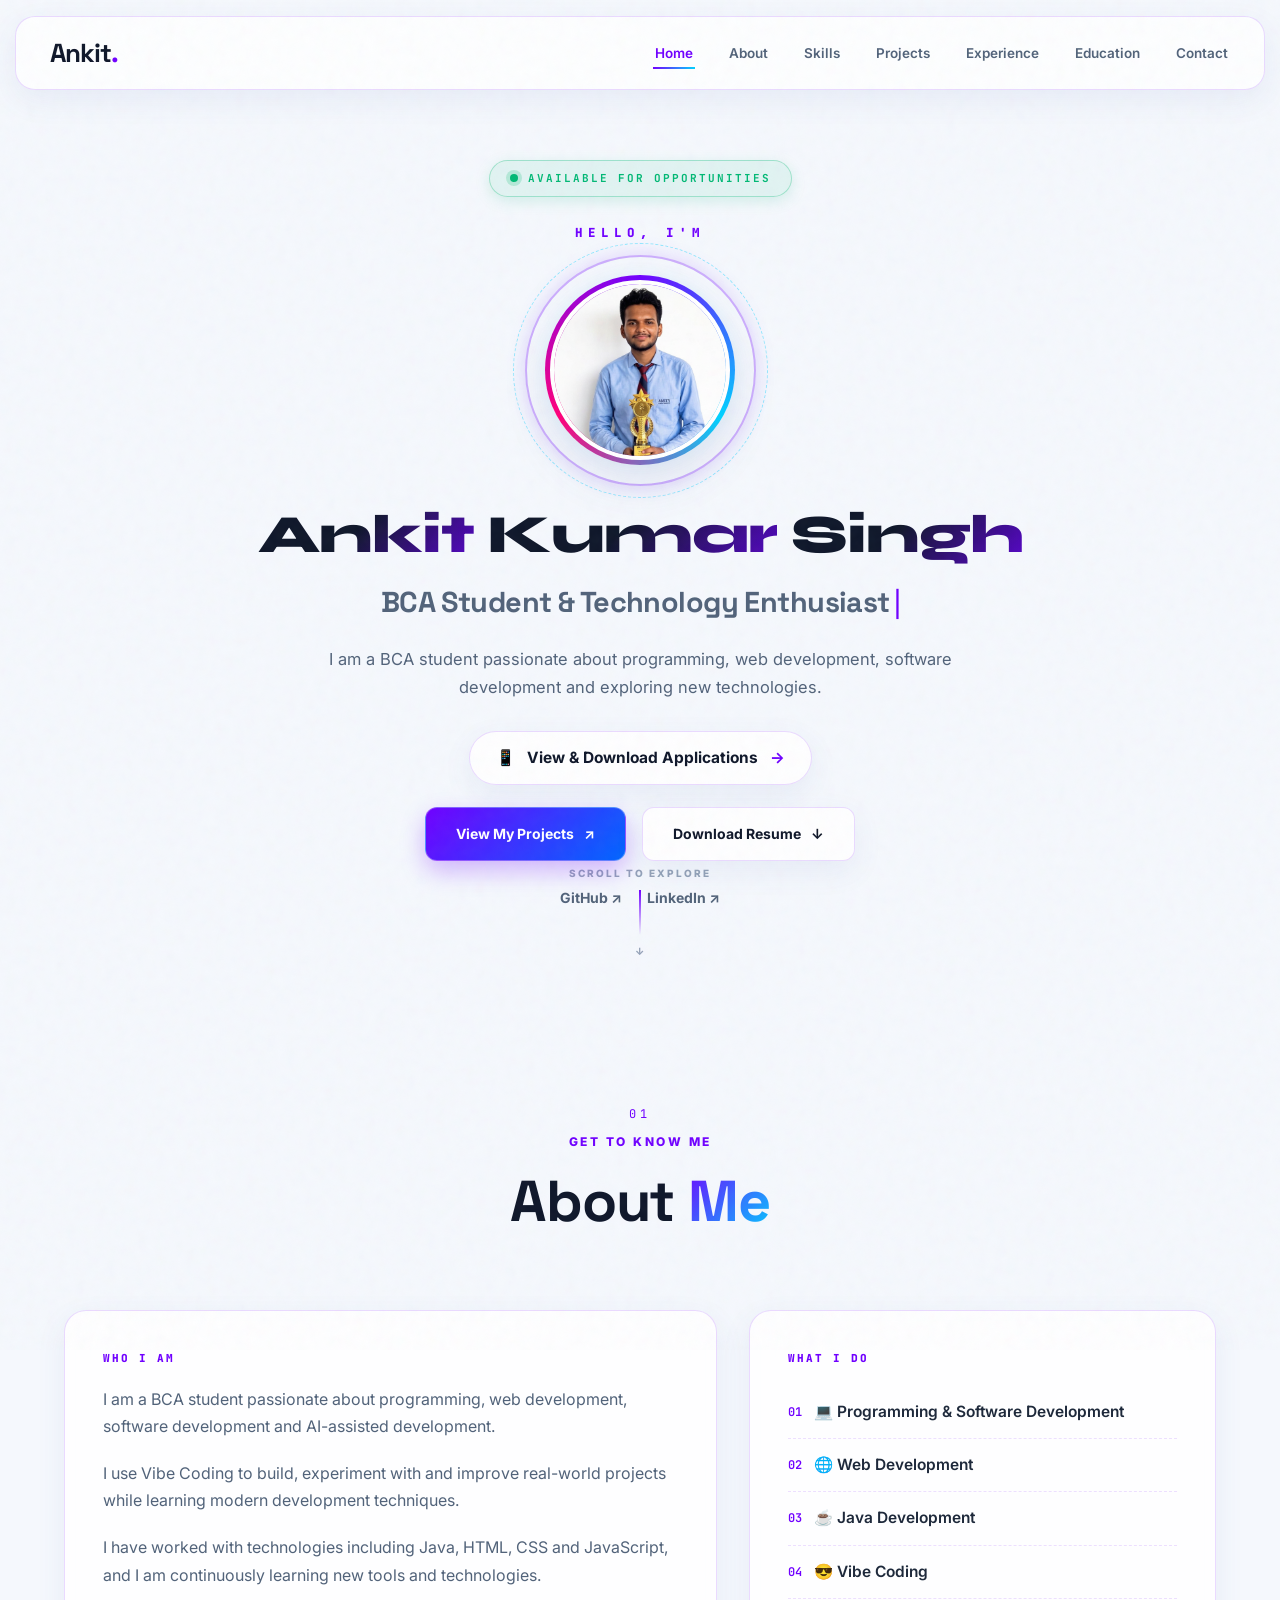
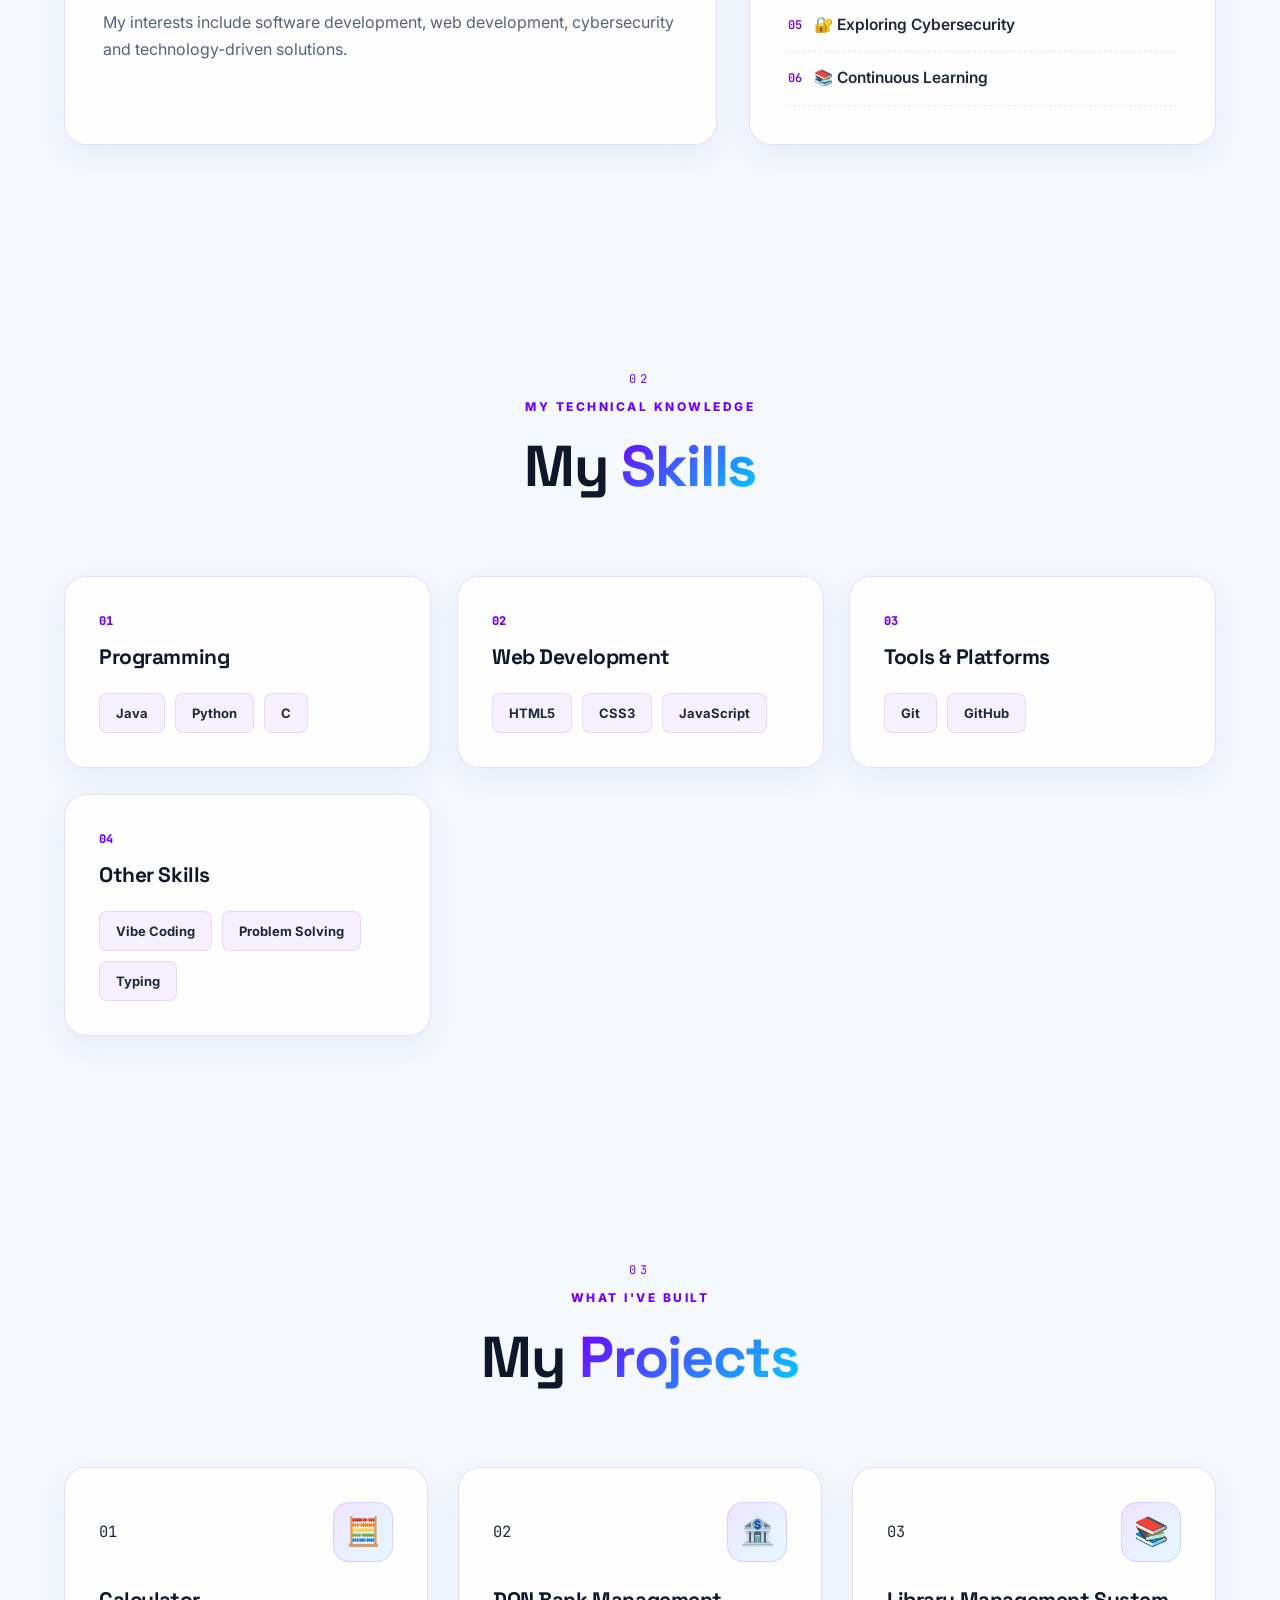
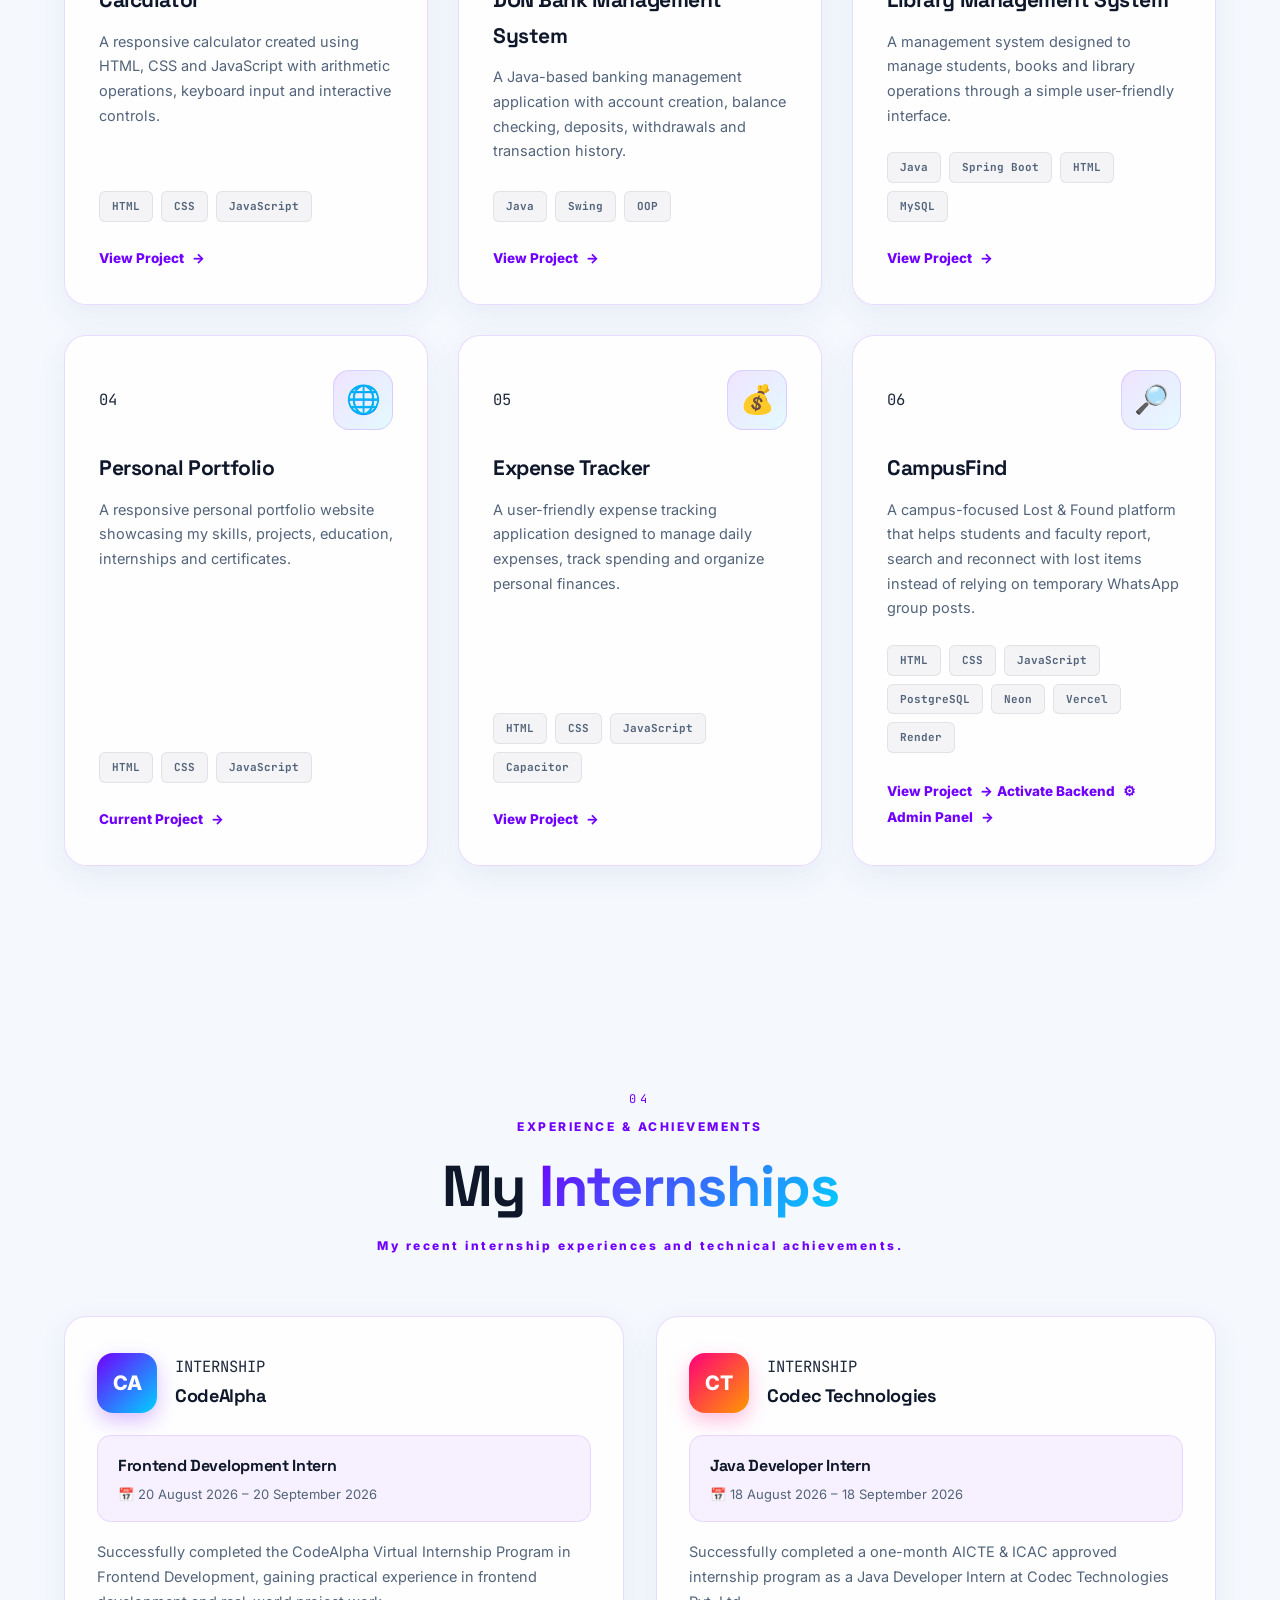
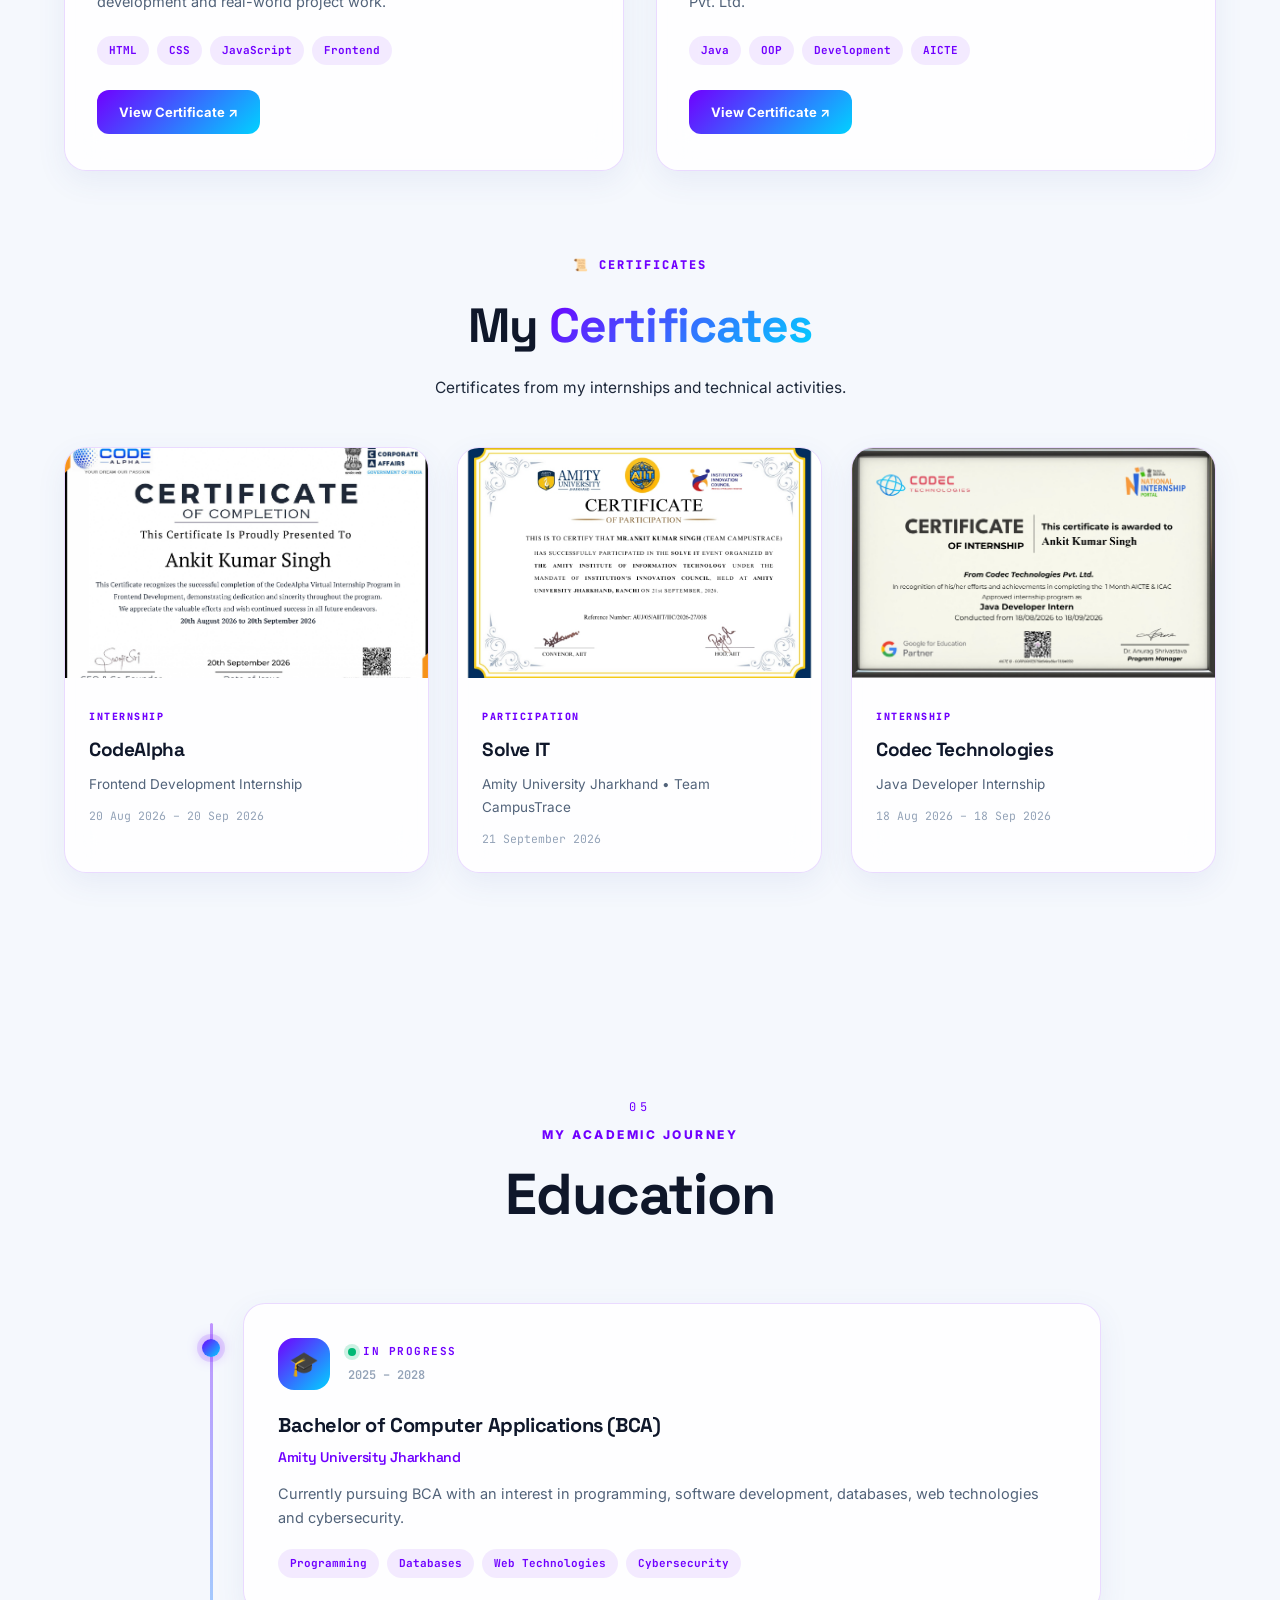
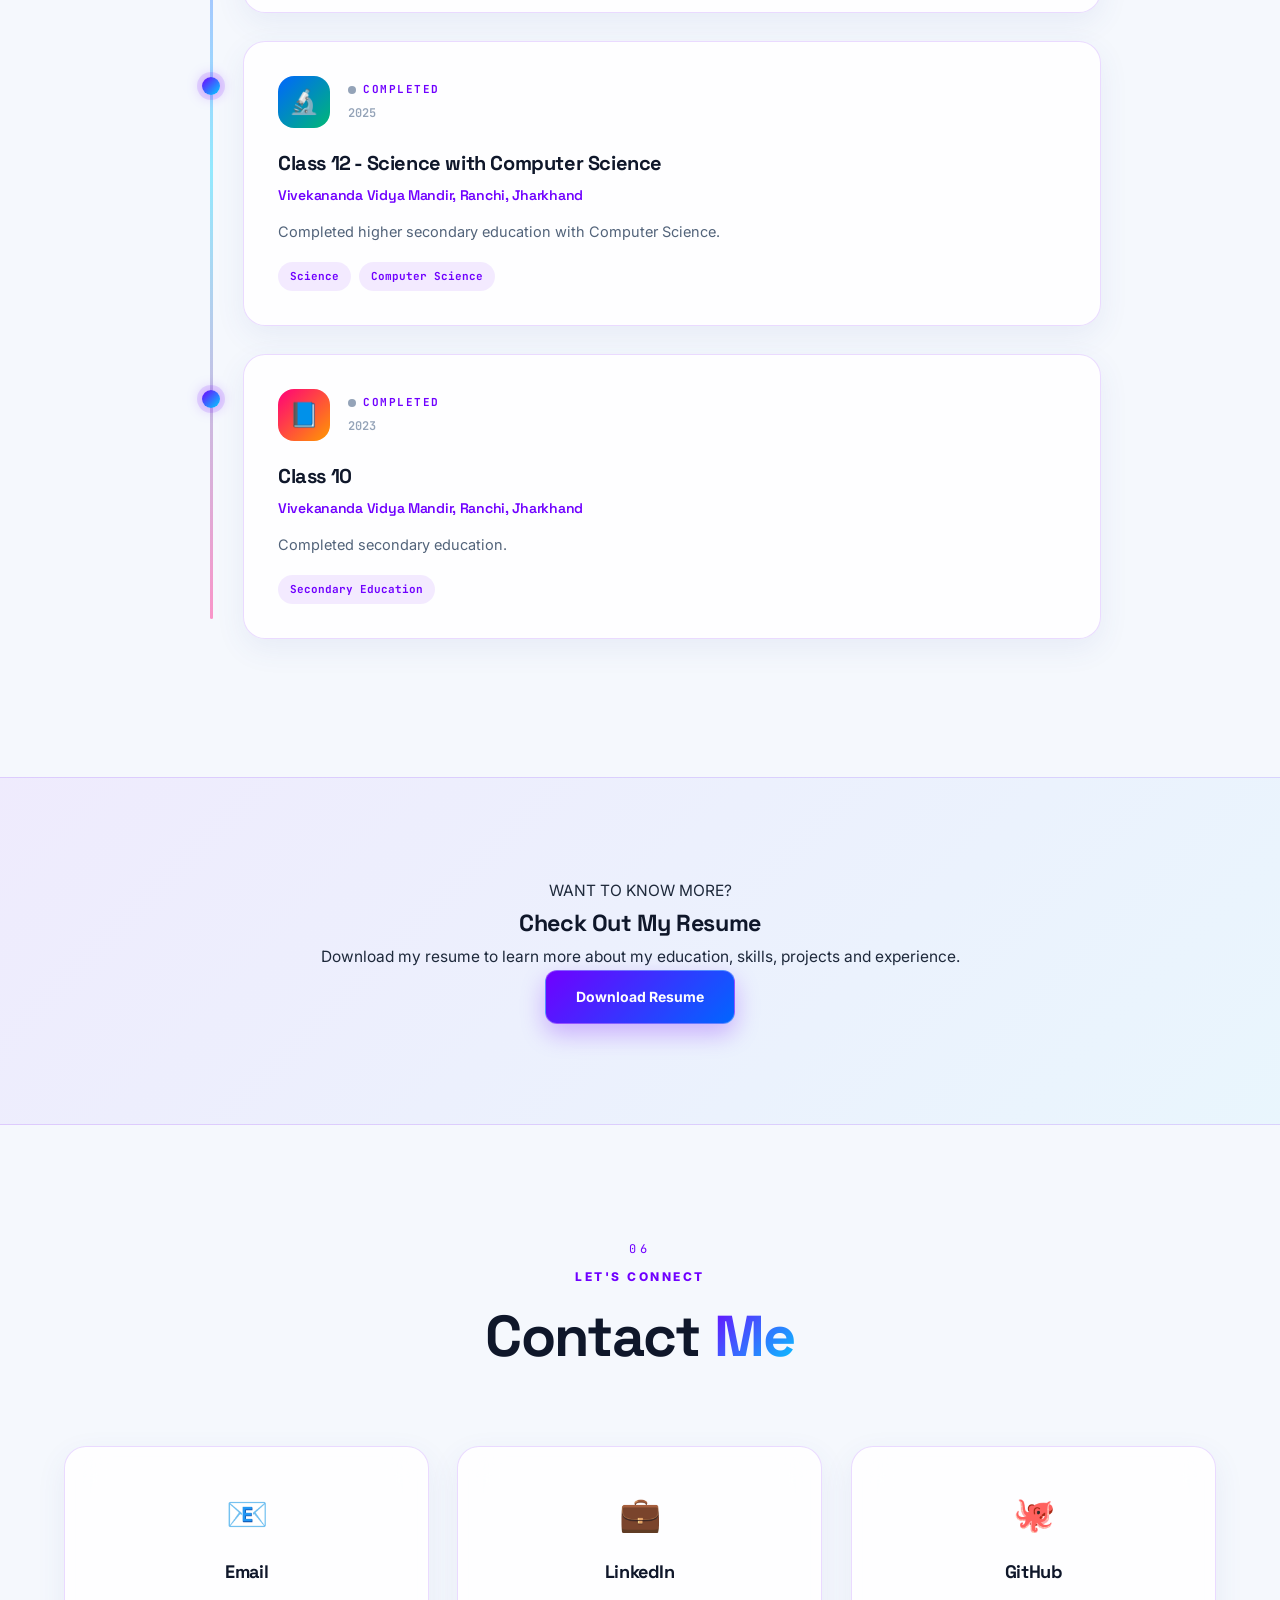
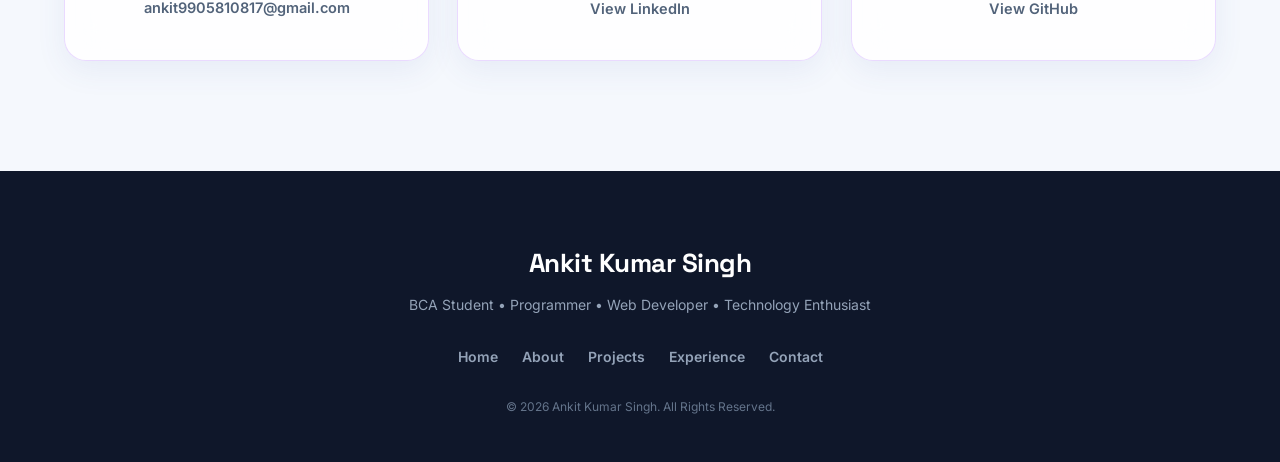
==== commit 5e3cbea8: "Add files via upload" ====
--- a/index.html
+++ b/index.html
@@ -10,682 +10,774 @@
 
     <title>Ankit Kumar Singh | Portfolio</title>
 
+    <link rel="preconnect" href="https://fonts.googleapis.com">
+    <link rel="preconnect" href="https://fonts.gstatic.com" crossorigin>
+    <link href="https://fonts.googleapis.com/css2?family=Space+Grotesk:wght@500;600;700;800&family=Inter:wght@400;500;600;700;800&family=JetBrains+Mono:wght@500;700&display=swap" rel="stylesheet">
+
     <link rel="stylesheet" href="style.css">
 </head>
 
 <body>
-
-    <!-- ================= NAVIGATION ================= -->
-
-    <header>
+    <div class="personal-photo-bg" aria-hidden="true"></div>
+    <div class="personal-photo-overlay" aria-hidden="true"></div>
+
+    <!-- =========================================================
+         CINEMATIC OVERLAYS
+    ========================================================== -->
+    <div class="cine-bars" aria-hidden="true">
+        <div class="cine-bar cine-bar-top"></div>
+        <div class="cine-bar cine-bar-bottom"></div>
+    </div>
+
+    <div class="light-leak" aria-hidden="true"></div>
+    <div class="cine-vignette" aria-hidden="true"></div>
+    <div class="film-grain" aria-hidden="true"></div>
+
+    <!-- =========================================================
+         CINEMATIC LOADER
+    ========================================================== -->
+    <div id="page-loader">
+        <div class="loader-content">
+            <div class="loader-logo">ANKIT<span>.</span></div>
+            <div class="loader-line">
+                <div class="loader-progress"></div>
+            </div>
+            <p>INITIALIZING PORTFOLIO...</p>
+        </div>
+    </div>
+
+    <!-- =========================================================
+         ANIMATED BACKGROUND
+    ========================================================== -->
+    <div class="background" aria-hidden="true">
+        <div class="video-scenes" id="videoScenes">
+            <video class="scene-video" data-scene="1" muted loop playsinline preload="none">
+                <source data-src="videos/scene-intro.mp4" type="video/mp4">
+            </video>
+            <video class="scene-video" data-scene="2" muted loop playsinline preload="none">
+                <source data-src="videos/scene-work.mp4" type="video/mp4">
+            </video>
+            <video class="scene-video" data-scene="3" muted loop playsinline preload="none">
+                <source data-src="videos/scene-outro.mp4" type="video/mp4">
+            </video>
+        </div>
+
+        <div class="grid"></div>
+        <div class="glow glow-one"></div>
+        <div class="glow glow-two"></div>
+        <div class="glow glow-three"></div>
+        <div id="particles"></div>
+    </div>
+
+    <div class="cursor-glow" aria-hidden="true"></div>
+
+    <!-- =========================================================
+         NAVBAR
+    ========================================================== -->
+    <header id="navbar">
         <nav class="navbar">
-
             <a href="#home" class="logo">
                 Ankit<span>.</span>
             </a>
 
-            <button class="menu-btn" id="menuBtn">
+            <button class="menu-btn" id="menuBtn" aria-label="Open navigation menu">
                 ☰
             </button>
 
             <ul class="nav-links" id="navLinks">
-
-                <li>
-                    <a href="#home">Home</a>
-                </li>
-
-                <li>
-                    <a href="#about">About</a>
-                </li>
-
-                <li>
-                    <a href="#skills">Skills</a>
-                </li>
-
-                <li>
-                    <a href="#projects">Projects</a>
-                </li>
-
-                <li>
-                    <a href="#education">Education</a>
-                </li>
-
-                <li>
-                    <a href="#contact">Contact</a>
-                </li>
-
+                <li><a href="#home">Home</a></li>
+                <li><a href="#about">About</a></li>
+                <li><a href="#skills">Skills</a></li>
+                <li><a href="#projects">Projects</a></li>
+                <li><a href="#achievements">Experience</a></li>
+                <li><a href="#education">Education</a></li>
+                <li><a href="#contact">Contact</a></li>
             </ul>
-
         </nav>
     </header>
 
-
-    <!-- ================= HOME ================= -->
-
+    <!-- =========================================================
+         HOME / HERO
+    ========================================================== -->
     <section id="home" class="hero">
-
-        <div class="hero-content">
-
-            <p class="intro">
-    Hello, I'm
-</p>
-
-<div class="profile-image">
-    <img src="stamp photo.jpeg" alt="Ankit Kumar Singh">
-</div>
-
-<h1>
-    Ankit Kumar Singh
-</h1>
-
-            <h2>
-                BCA Student & Technology Enthusiast
+        <div class="hero-orb orb-one" aria-hidden="true"></div>
+        <div class="hero-orb orb-two" aria-hidden="true"></div>
+
+        <div class="hero-content reveal">
+            <div class="hero-tag">
+                <span class="status-dot"></span>
+                AVAILABLE FOR OPPORTUNITIES
+            </div>
+
+            <p class="intro">HELLO, I'M</p>
+
+            <div class="profile-wrapper">
+                <div class="profile-ring ring-one"></div>
+                <div class="profile-ring ring-two"></div>
+                <div class="profile-image">
+                    <img src="stamp photo.jpeg" alt="Ankit Kumar Singh">
+                </div>
+            </div>
+
+            <h1 class="hero-name">
+                <span>Ankit</span>
+                <span>Kumar</span>
+                <span>Singh</span>
+            </h1>
+
+            <h2 class="hero-role">
+                <span id="typing-text">BCA Student &amp; Technology Enthusiast</span>
+                <span class="cursor">|</span>
             </h2>
-            
 
             <p class="hero-description">
                 I am a BCA student passionate about programming,
                 web development, software development and
                 exploring new technologies.
             </p>
- 
-            <!-- ================= APPLICATIONS BUTTON ================= -->
-
-<div class="applications-button-container">
-
-    <a href="applications.html" class="applications-btn">
-
-        <span class="app-icon">📱</span>
-
-        <span class="app-text">
-            View & Download Applications
-        </span>
-
-        <span class="app-arrow">→</span>
-
-    </a>
-
-</div>
+
+            <div class="applications-button-container">
+                <a href="applications.html" class="applications-btn magnetic">
+                    <span class="app-icon">📱</span>
+                    <span>View &amp; Download Applications</span>
+                    <span class="app-arrow">→</span>
+                </a>
+            </div>
 
             <div class="hero-buttons">
-
-                <a href="#projects" class="btn primary-btn">
-                    View My Projects
-                </a>
-
-                <a href="resume.pdf" class="btn secondary-btn" download>
-                    Download Resume
-                </a>
-
+                <a href="#projects" class="btn primary-btn magnetic">
+                    <span>View My Projects</span>
+                    <span>↗</span>
+                </a>
+
+                <a href="resume.pdf" class="btn secondary-btn magnetic" download>
+                    <span>Download Resume</span>
+                    <span>↓</span>
+                </a>
             </div>
 
             <div class="social-links">
-
-                <a href="https://github.com/ankit-lab001" target="_blank">
-                    GitHub
-                </a>
-
+                <a href="https://github.com/ankit-lab001" target="_blank" rel="noopener noreferrer">
+                    GitHub <span>↗</span>
+                </a>
                 <a href="https://www.linkedin.com/in/ankit-kumar-singh-3a04b930a/"
-                    target="_blank">
-                    LinkedIn
-                </a>
-
-            </div>
-
-        </div>
-
+                    target="_blank" rel="noopener noreferrer">
+                    LinkedIn <span>↗</span>
+                </a>
+            </div>
+        </div>
+
+        <a href="#about" class="scroll-indicator">
+            <span>SCROLL TO EXPLORE</span>
+            <div class="scroll-line"></div>
+            <span>↓</span>
+        </a>
     </section>
 
-
-    <!-- ================= ABOUT ================= -->
-
+    <!-- =========================================================
+         ABOUT
+    ========================================================== -->
     <section id="about" class="section">
-
-        <div class="section-title">
-            <p>Get To Know Me</p>
-            <h2>About Me</h2>
+        <div class="section-title reveal">
+            <span class="section-number">01</span>
+            <div>
+                <p>GET TO KNOW ME</p>
+                <h2>About <span>Me</span></h2>
+            </div>
         </div>
 
         <div class="about-container">
-
-            <div class="about-text">
-
+            <div class="about-text glass-card reveal">
+                <div class="card-label">WHO I AM</div>
                 <p>
                     I am a BCA student passionate about programming,
-                    web development, software development and AI-assisted
-                    development. I use Vibe Coding seriously to build,
-                    experiment with and improve real-world projects.
-                </p>
-
-                <p>
-                    I enjoy building practical projects that help me
-                    understand programming concepts and improve my
-                    technical skills.
-                </p>
-
+                    web development, software development and
+                    AI-assisted development.
+                </p>
+                <p>
+                    I use Vibe Coding to build, experiment with and
+                    improve real-world projects while learning
+                    modern development techniques.
+                </p>
                 <p>
                     I have worked with technologies including Java,
                     HTML, CSS and JavaScript, and I am continuously
                     learning new tools and technologies.
                 </p>
-
                 <p>
                     My interests include software development,
-                    web development, cybersecurity and exploring
+                    web development, cybersecurity and
                     technology-driven solutions.
                 </p>
-
-            </div>
-
-            <div class="about-card">
-
-                <h3>What I Do</h3>
-
+            </div>
+
+            <div class="about-card glass-card tilt-card reveal">
+                <div class="card-label">WHAT I DO</div>
                 <ul>
-
-                    <li>💻 Programming & Software Development</li>
-
-                    <li>🌐 Web Development</li>
-
-                    <li>☕ Java Development</li>
-
-                    <li>😎 Vibe Coding</li>
-
-                    <li>🔐 Exploring Cybersecurity</li>
-
-                    <li>📚 Continuous Learning</li>
-
+                    <li><span>01</span> 💻 Programming &amp; Software Development</li>
+                    <li><span>02</span> 🌐 Web Development</li>
+                    <li><span>03</span> ☕ Java Development</li>
+                    <li><span>04</span> 😎 Vibe Coding</li>
+                    <li><span>05</span> 🔐 Exploring Cybersecurity</li>
+                    <li><span>06</span> 📚 Continuous Learning</li>
                 </ul>
-
-            </div>
-
-        </div>
-
+            </div>
+        </div>
     </section>
 
-
-    <!-- ================= SKILLS ================= -->
-
+    <!-- =========================================================
+         SKILLS
+    ========================================================== -->
     <section id="skills" class="section skills-section">
-
-        <div class="section-title">
-            <p>My Technical Knowledge</p>
-            <h2>Skills</h2>
-        </div>
-
+        <div class="section-title reveal">
+            <span class="section-number">02</span>
+            <div>
+                <p>MY TECHNICAL KNOWLEDGE</p>
+                <h2>My <span>Skills</span></h2>
+            </div>
+        </div>
 
         <div class="skills-container">
-
-
-            <!-- Programming -->
-
-            <div class="skill-category">
-
+            <div class="skill-category tilt-card reveal">
+                <div class="skill-number">01</div>
                 <h3>Programming</h3>
-
                 <div class="skill-list">
-
                     <span>Java</span>
                     <span>Python</span>
-
-                </div>
-
-            </div>
-
-
-            <!-- Web Development -->
-
-            <div class="skill-category">
-
+                    <span>C</span>
+                </div>
+            </div>
+
+            <div class="skill-category tilt-card reveal">
+                <div class="skill-number">02</div>
                 <h3>Web Development</h3>
-
                 <div class="skill-list">
-
                     <span>HTML5</span>
                     <span>CSS3</span>
                     <span>JavaScript</span>
-
-                </div>
-
-            </div>
-
-
-            <!-- Tools -->
-
-            <div class="skill-category">
-
-                <h3>Tools & Platforms</h3>
-
+                </div>
+            </div>
+
+            <div class="skill-category tilt-card reveal">
+                <div class="skill-number">03</div>
+                <h3>Tools &amp; Platforms</h3>
                 <div class="skill-list">
-
                     <span>Git</span>
                     <span>GitHub</span>
-
-                </div>
-
-            </div>
-
-
-            <!-- Other -->
-
-            <div class="skill-category">
-
+                </div>
+            </div>
+
+            <div class="skill-category tilt-card reveal">
+                <div class="skill-number">04</div>
                 <h3>Other Skills</h3>
-
                 <div class="skill-list">
-
                     <span>Vibe Coding</span>
                     <span>Problem Solving</span>
                     <span>Typing</span>
-
-                </div>
-
-            </div>
-
-        </div>
-
+                </div>
+            </div>
+        </div>
     </section>
 
-
-    <!-- ================= PROJECTS ================= -->
-
+    <!-- =========================================================
+         PROJECTS
+    ========================================================== -->
     <section id="projects" class="section">
-
-        <div class="section-title">
-
-            <p>What I've Built</p>
-
-            <h2>My Projects</h2>
-
-        </div>
-
+        <div class="section-title reveal">
+            <span class="section-number">03</span>
+            <div>
+                <p>WHAT I'VE BUILT</p>
+                <h2>My <span>Projects</span></h2>
+            </div>
+        </div>
 
         <div class="projects-container">
-
-
-            <!-- Calculator -->
-
-            <div class="project-card">
-
-                <div class="project-icon">
-                    🧮
-                </div>
-
+            <!-- CALCULATOR -->
+            <div class="project-card tilt-card reveal">
+                <div class="project-top">
+                    <span class="project-index">01</span>
+                    <div class="project-icon">🧮</div>
+                </div>
                 <h3>Calculator</h3>
-
                 <p>
                     A responsive calculator created using HTML,
-                    CSS and JavaScript. It supports arithmetic
-                    operations, keyboard input, clearing,
-                    deletion and interactive buttons.
-                </p>
-
+                    CSS and JavaScript with arithmetic operations,
+                    keyboard input and interactive controls.
+                </p>
                 <div class="project-tech">
-
                     <span>HTML</span>
                     <span>CSS</span>
                     <span>JavaScript</span>
-
-                </div>
-
+                </div>
                 <a href="https://github.com/ankit-lab001/Calculator"
-                    class="project-btn"
-                    target="_blank">
-                    View Project
-                </a>
-
-            </div>
-
-
-            <!-- DON Bank -->
-
-            <div class="project-card">
-
-                <div class="project-icon">
-                    🏦
-                </div>
-
+                    class="project-btn" target="_blank" rel="noopener noreferrer">
+                    View Project <span>→</span>
+                </a>
+            </div>
+
+            <!-- DON BANK -->
+            <div class="project-card tilt-card reveal">
+                <div class="project-top">
+                    <span class="project-index">02</span>
+                    <div class="project-icon">🏦</div>
+                </div>
                 <h3>DON Bank Management System</h3>
-
                 <p>
                     A Java-based banking management application
                     with account creation, balance checking,
                     deposits, withdrawals and transaction history.
                 </p>
-
                 <div class="project-tech">
-
                     <span>Java</span>
                     <span>Swing</span>
                     <span>OOP</span>
-
-                </div>
-
+                </div>
                 <a href="https://github.com/ankit-lab001/DON-Bank-Management-System"
-                    class="project-btn"
-                    target="_blank">
-                    View Project
-                </a>
-
-            </div>
-
-
-            <!-- Library -->
-
-            <div class="project-card">
-
-                <div class="project-icon">
-                    📚
-                </div>
-
+                    class="project-btn" target="_blank" rel="noopener noreferrer">
+                    View Project <span>→</span>
+                </a>
+            </div>
+
+            <!-- LIBRARY -->
+            <div class="project-card tilt-card reveal">
+                <div class="project-top">
+                    <span class="project-index">03</span>
+                    <div class="project-icon">📚</div>
+                </div>
                 <h3>Library Management System</h3>
-
-                <p>
-                    A web-based management system designed to
-                    manage students, books and library operations
-                    using a simple and user-friendly interface.
-                </p>
-
+                <p>
+                    A management system designed to manage
+                    students, books and library operations
+                    through a simple user-friendly interface.
+                </p>
                 <div class="project-tech">
-
                     <span>Java</span>
                     <span>Spring Boot</span>
                     <span>HTML</span>
                     <span>MySQL</span>
-
-                </div>
-
+                </div>
                 <a href="https://github.com/ankit-lab001/Library-Management-System"
-                    class="project-btn"
-                    target="_blank">
-                    View Project
-                </a>
-
-            </div>
-
-
-            <!-- Portfolio -->
-
-            <div class="project-card">
-
-                <div class="project-icon">
-                    🌐
-                </div>
-
+                    class="project-btn" target="_blank" rel="noopener noreferrer">
+                    View Project <span>→</span>
+                </a>
+            </div>
+
+            <!-- PORTFOLIO -->
+            <div class="project-card tilt-card reveal">
+                <div class="project-top">
+                    <span class="project-index">04</span>
+                    <div class="project-icon">🌐</div>
+                </div>
                 <h3>Personal Portfolio</h3>
-
                 <p>
                     A responsive personal portfolio website
-                    showcasing my skills, projects, education
-                    and professional profile.
-                </p>
-
+                    showcasing my skills, projects, education,
+                    internships and certificates.
+                </p>
                 <div class="project-tech">
-
                     <span>HTML</span>
                     <span>CSS</span>
                     <span>JavaScript</span>
-
-                </div>
-
-                <a href="#" class="project-btn">
-                    Current Project
-                </a>
-
-            </div>
-  
-       
-<!-- Expense Tracker -->
-
-<div class="project-card">
-
-    <div class="project-icon">
-        💰
+                </div>
+                <a href="#home" class="project-btn">
+                    Current Project <span>→</span>
+                </a>
+            </div>
+
+            <!-- EXPENSE TRACKER -->
+            <div class="project-card tilt-card reveal">
+                <div class="project-top">
+                    <span class="project-index">05</span>
+                    <div class="project-icon">💰</div>
+                </div>
+                <h3>Expense Tracker</h3>
+                <p>
+                    A user-friendly expense tracking application
+                    designed to manage daily expenses, track
+                    spending and organize personal finances.
+                </p>
+                <div class="project-tech">
+                    <span>HTML</span>
+                    <span>CSS</span>
+                    <span>JavaScript</span>
+                    <span>Capacitor</span>
+                </div>
+                <a href="expense-tracker.html" class="project-btn">
+                    View Project <span>→</span>
+                </a>
+            </div>
+<!-- CAMPUSFIND -->
+<div class="project-card tilt-card reveal">
+
+    <div class="project-top">
+        <span class="project-index">06</span>
+        <div class="project-icon">🔎</div>
     </div>
 
-    <h3>Expense Tracker</h3>
+    <h3>CampusFind</h3>
 
     <p>
-        A user-friendly expense tracking application designed to
-        manage daily expenses, track spending and organize personal
-        finances with an attractive and responsive interface.
+        A campus-focused Lost &amp; Found platform that helps
+        students and faculty report, search and reconnect with
+        lost items instead of relying on temporary WhatsApp
+        group posts.
     </p>
 
     <div class="project-tech">
-
         <span>HTML</span>
         <span>CSS</span>
         <span>JavaScript</span>
-        <span>Capacitor</span>
-
+        <span>PostgreSQL</span>
+        <span>Neon</span>
+        <span>Vercel</span>
+        <span>Render</span>
     </div>
 
-    <a href="expense-tracker.html"
-        class="project-btn"
-        target="_blank">
-        View Project
-    </a>
+    <div class="project-buttons">
+
+        <a href="https://campusfind001.vercel.app/"
+            class="project-btn"
+            target="_blank"
+            rel="noopener noreferrer">
+            View Project <span>→</span>
+        </a>
+
+        <a href="https://campusfind-d0mg.onrender.com"
+            class="project-btn secondary-project-btn">
+            Activate Backend <span>⚙</span>
+        </a>
+<br><a href="https://campus-find-admin.vercel.app/"
+            class="project-btn"
+            target="_blank"
+            rel="noopener noreferrer">
+            Admin Panel <span>→</span>
+        </a>
+
+    </div>
 
 </div>
-        </div>
-
+ </section>
+        </div>
     </section>
 
-
-    <!-- ================= EDUCATION ================= -->
-
+    <!-- =========================================================
+         EXPERIENCE & ACHIEVEMENTS
+    ========================================================== -->
+    <section id="achievements" class="experience-section">
+        <div class="section-title reveal">
+            <span class="section-number">04</span>
+            <div>
+                <p>EXPERIENCE &amp; ACHIEVEMENTS</p>
+                <h2>My <span>Internships</span></h2>
+                <p class="section-subtitle">
+                    My recent internship experiences and
+                    technical achievements.
+                </p>
+            </div>
+        </div>
+
+        <div class="experience-grid">
+            <!-- CODEALPHA -->
+            <div class="experience-card tilt-card reveal">
+                <div class="experience-header">
+                    <div class="company-logo codealpha-logo">CA</div>
+                    <div>
+                        <span class="experience-label">INTERNSHIP</span>
+                        <h3>CodeAlpha</h3>
+                    </div>
+                </div>
+                <div class="role-box">
+                    <h4>Frontend Development Intern</h4>
+                    <p>📅 20 August 2026 – 20 September 2026</p>
+                </div>
+                <p class="experience-description">
+                    Successfully completed the CodeAlpha Virtual
+                    Internship Program in Frontend Development,
+                    gaining practical experience in frontend
+                    development and real-world project work.
+                </p>
+                <div class="experience-tags">
+                    <span>HTML</span>
+                    <span>CSS</span>
+                    <span>JavaScript</span>
+                    <span>Frontend</span>
+                </div>
+                <a href="codealpha-certificate.jpg" target="_blank"
+                    class="certificate-button" rel="noopener noreferrer">
+                    View Certificate ↗
+                </a>
+            </div>
+
+            <!-- CODEC TECHNOLOGIES -->
+            <div class="experience-card tilt-card reveal">
+                <div class="experience-header">
+                    <div class="company-logo codec-logo">CT</div>
+                    <div>
+                        <span class="experience-label">INTERNSHIP</span>
+                        <h3>Codec Technologies</h3>
+                    </div>
+                </div>
+                <div class="role-box">
+                    <h4>Java Developer Intern</h4>
+                    <p>📅 18 August 2026 – 18 September 2026</p>
+                </div>
+                <p class="experience-description">
+                    Successfully completed a one-month AICTE &amp;
+                    ICAC approved internship program as a
+                    Java Developer Intern at Codec Technologies
+                    Pvt. Ltd.
+                </p>
+                <div class="experience-tags">
+                    <span>Java</span>
+                    <span>OOP</span>
+                    <span>Development</span>
+                    <span>AICTE</span>
+                </div>
+                <a href="codec-internship.jpg" target="_blank"
+                    class="certificate-button" rel="noopener noreferrer">
+                    View Certificate ↗
+                </a>
+            </div>
+        </div>
+
+        <!-- CERTIFICATES -->
+        <div class="certificates-title reveal">
+            <span>📜 CERTIFICATES</span>
+            <h3>My <strong>Certificates</strong></h3>
+            <p>Certificates from my internships and technical activities.</p>
+        </div>
+
+        <div class="certificate-grid">
+            <!-- CODEALPHA CERTIFICATE -->
+            <div class="certificate-card tilt-card reveal">
+                <div class="certificate-image">
+                    <img src="codealpha-certificate.jpg" alt="CodeAlpha Frontend Development Internship Certificate">
+                    <div class="image-overlay">
+                        <a href="codealpha-certificate.jpg" target="_blank" rel="noopener noreferrer">
+                            🔍 View Full Certificate
+                        </a>
+                    </div>
+                </div>
+                <div class="certificate-content">
+                    <span class="certificate-type">INTERNSHIP</span>
+                    <h3>CodeAlpha</h3>
+                    <p>Frontend Development Internship</p>
+                    <small>20 Aug 2026 – 20 Sep 2026</small>
+                </div>
+            </div>
+
+            <!-- SOLVE IT -->
+            <div class="certificate-card tilt-card reveal">
+                <div class="certificate-image">
+                    <img src="solve-it-certificate.jpg" alt="Amity University Jharkhand Solve IT Certificate">
+                    <div class="image-overlay">
+                        <a href="solve-it-certificate.jpg" target="_blank" rel="noopener noreferrer">
+                            🔍 View Full Certificate
+                        </a>
+                    </div>
+                </div>
+                <div class="certificate-content">
+                    <span class="certificate-type">PARTICIPATION</span>
+                    <h3>Solve IT</h3>
+                    <p>Amity University Jharkhand • Team CampusTrace</p>
+                    <small>21 September 2026</small>
+                </div>
+            </div>
+
+            <!-- CODEC CERTIFICATE -->
+            <div class="certificate-card tilt-card reveal">
+                <div class="certificate-image">
+                    <img src="codec-internship.jpg" alt="Codec Technologies Java Developer Internship Certificate">
+                    <div class="image-overlay">
+                        <a href="codec-internship.jpg" target="_blank" rel="noopener noreferrer">
+                            🔍 View Full Certificate
+                        </a>
+                    </div>
+                </div>
+                <div class="certificate-content">
+                    <span class="certificate-type">INTERNSHIP</span>
+                    <h3>Codec Technologies</h3>
+                    <p>Java Developer Internship</p>
+                    <small>18 Aug 2026 – 18 Sep 2026</small>
+                </div>
+            </div>
+        </div>
+    </section>
+
+    <!-- =========================================================
+         EDUCATION
+    ========================================================== -->
     <section id="education" class="section education-section">
-
-        <div class="section-title">
-
-            <p>My Academic Journey</p>
-
-            <h2>Education</h2>
-
-        </div>
-
-
-        <div class="education-card">
-
-            <div class="education-year">
-                2025 - 2028 (Pursuing)
-            </div>
-
-            <div class="education-content">
-
-                <h3>Bachelor of Computer Applications (BCA)</h3>
-
-                <h4>Amity University Jharkhand</h4>
-
-                <p>
-                    Currently pursuing BCA with an interest in
-                    programming, software development, databases,
-                    web technologies and cybersecurity.
-                </p>
-
-            </div>
-
-        </div>
-
-
-        <div class="education-card">
-
-            <div class="education-year">
-                2025
-            </div>
-
-            <div class="education-content">
-
-                <h3>Class 12 - Science (PCM with CS)</h3>
-
-                <h4>
-                    Vivekananda Vidya Mandir<br>
-                    Ranchi , Jharkhand
-                </h4>
-
-                <p>
-                    Completed higher secondary education with
-                    Computer Science.
-                </p>
-
-            </div>
-
-        </div>
-
-
-        <div class="education-card">
-
-            <div class="education-year">
-                2023
-            </div>
-
-            <div class="education-content">
-
-                <h3>Class 10</h3>
-
-                <h4>
-                    Vivekananda Vidya Mandir<br>
-                    Ranchi , Jharkhand
-                </h4>
-
-                <p>
-                    Completed secondary education.
-                </p>
-
-            </div>
-
-        </div>
-
+        <div class="section-title reveal">
+            <span class="section-number">05</span>
+            <div>
+                <p>MY ACADEMIC JOURNEY</p>
+                <h2>Education</h2>
+            </div>
+        </div>
+
+        <div class="education-timeline">
+            <!-- BCA -->
+            <div class="education-card is-current reveal">
+                <div class="education-rail">
+                    <span class="timeline-dot" aria-hidden="true"></span>
+                </div>
+                <div class="education-content glass-card">
+                    <div class="education-top">
+                        <div class="education-icon icon-gradient-one">🎓</div>
+                        <div class="education-top-text">
+                            <span class="education-status is-active">
+                                <span class="status-dot"></span> In Progress
+                            </span>
+                            <span class="education-year">2025 – 2028</span>
+                        </div>
+                    </div>
+                    <h3>Bachelor of Computer Applications (BCA)</h3>
+                    <h4>Amity University Jharkhand</h4>
+                    <p>
+                        Currently pursuing BCA with an interest in
+                        programming, software development, databases,
+                        web technologies and cybersecurity.
+                    </p>
+                    <div class="education-tags">
+                        <span>Programming</span>
+                        <span>Databases</span>
+                        <span>Web Technologies</span>
+                        <span>Cybersecurity</span>
+                    </div>
+                </div>
+            </div>
+
+            <!-- CLASS 12 -->
+            <div class="education-card reveal">
+                <div class="education-rail">
+                    <span class="timeline-dot" aria-hidden="true"></span>
+                </div>
+                <div class="education-content glass-card">
+                    <div class="education-top">
+                        <div class="education-icon icon-gradient-two">🔬</div>
+                        <div class="education-top-text">
+                            <span class="education-status">
+                                <span class="status-dot is-done"></span> Completed
+                            </span>
+                            <span class="education-year">2025</span>
+                        </div>
+                    </div>
+                    <h3>Class 12 - Science with Computer Science</h3>
+                    <h4>Vivekananda Vidya Mandir, Ranchi, Jharkhand</h4>
+                    <p>Completed higher secondary education with Computer Science.</p>
+                    <div class="education-tags">
+                        <span>Science</span>
+                        <span>Computer Science</span>
+                    </div>
+                </div>
+            </div>
+
+            <!-- CLASS 10 -->
+            <div class="education-card reveal">
+                <div class="education-rail">
+                    <span class="timeline-dot" aria-hidden="true"></span>
+                </div>
+                <div class="education-content glass-card">
+                    <div class="education-top">
+                        <div class="education-icon icon-gradient-three">📘</div>
+                        <div class="education-top-text">
+                            <span class="education-status">
+                                <span class="status-dot is-done"></span> Completed
+                            </span>
+                            <span class="education-year">2023</span>
+                        </div>
+                    </div>
+                    <h3>Class 10</h3>
+                    <h4>Vivekananda Vidya Mandir, Ranchi, Jharkhand</h4>
+                    <p>Completed secondary education.</p>
+                    <div class="education-tags">
+                        <span>Secondary Education</span>
+                    </div>
+                </div>
+            </div>
+        </div>
     </section>
 
-
-    <!-- ================= RESUME ================= -->
-
+    <!-- =========================================================
+         RESUME
+    ========================================================== -->
     <section id="resume" class="resume-section">
-
-        <div class="resume-content">
-
-            <p>Want to know more?</p>
-
+        <div class="resume-content reveal">
+            <p>WANT TO KNOW MORE?</p>
             <h2>Check Out My Resume</h2>
-
             <p>
                 Download my resume to learn more about my
                 education, skills, projects and experience.
             </p>
-
-            <a href="resume.pdf" class="btn primary-btn" download>
+            <a href="resume.pdf" class="btn primary-btn magnetic" download>
                 Download Resume
             </a>
-
-        </div>
-
+        </div>
     </section>
 
-
-    <!-- ================= CONTACT ================= -->
-
+    <!-- =========================================================
+         CONTACT
+    ========================================================== -->
     <section id="contact" class="section">
-
-        <div class="section-title">
-
-            <p>Let's Connect</p>
-
-            <h2>Contact Me</h2>
-
-        </div>
-
+        <div class="section-title reveal">
+            <span class="section-number">06</span>
+            <div>
+                <p>LET'S CONNECT</p>
+                <h2>Contact <span>Me</span></h2>
+            </div>
+        </div>
 
         <div class="contact-container">
-
-
-            <div class="contact-card">
-
-                <div class="contact-icon">
-                    📧
-                </div>
-
+            <div class="contact-card tilt-card reveal">
+                <div class="contact-icon">📧</div>
                 <h3>Email</h3>
-
-                <p>
-                    ankit9905810817@gmail.com
-                </p>
-
-            </div>
-
-
-            <div class="contact-card">
-
-                <div class="contact-icon">
-                    💼
-                </div>
-
+                <p>ankit9905810817@gmail.com</p>
+            </div>
+
+            <div class="contact-card tilt-card reveal">
+                <div class="contact-icon">💼</div>
                 <h3>LinkedIn</h3>
-
                 <a href="https://www.linkedin.com/in/ankit-kumar-singh-3a04b930a/"
-                    target="_blank">
-
+                    target="_blank" rel="noopener noreferrer">
                     View LinkedIn
-
-                </a>
-
-            </div>
-
-
-            <div class="contact-card">
-
-                <div class="contact-icon">
-                    🐙
-                </div>
-
+                </a>
+            </div>
+
+            <div class="contact-card tilt-card reveal">
+                <div class="contact-icon">🐙</div>
                 <h3>GitHub</h3>
-
-                <a href="https://github.com/ankit-lab001"
-                    target="_blank">
-
+                <a href="https://github.com/ankit-lab001" target="_blank" rel="noopener noreferrer">
                     View GitHub
-
-                </a>
-
-            </div>
-
-        </div>
-
+                </a>
+            </div>
+        </div>
     </section>
 
-
-    <!-- ================= FOOTER ================= -->
-
+    <!-- =========================================================
+         FOOTER
+    ========================================================== -->
     <footer>
-
         <div class="footer-content">
-
             <h3>Ankit Kumar Singh</h3>
-
-            <p>
-                BCA Student • Programmer • Web Developer • Technology Enthusiast
-            </p>
-
+            <p>BCA Student • Programmer • Web Developer • Technology Enthusiast</p>
             <div class="footer-links">
-
                 <a href="#home">Home</a>
                 <a href="#about">About</a>
                 <a href="#projects">Projects</a>
+                <a href="#achievements">Experience</a>
                 <a href="#contact">Contact</a>
-
-            </div>
-
+            </div>
             <p class="copyright">
                 © 2026 Ankit Kumar Singh. All Rights Reserved.
             </p>
-
-        </div>
-
+        </div>
     </footer>
 
-
+    <!-- =========================================================
+         JAVASCRIPT
+    ========================================================== -->
     <script src="script.js"></script>
-
 </body>
 
 </html>
--- a/style.css
+++ b/style.css
@@ -1,8 +1,51 @@
+/* =========================================================
+   ANKIT KUMAR SINGH — MODERN LIGHT TECH / CYBER PORTFOLIO
+   FUTURISTIC LIGHT GLASS / NEON ACCENTS / CRISP TECH FONTS
+========================================================= */
+
+@import url('https://fonts.googleapis.com/css2?family=Inter:wght@400;500;600;700&family=JetBrains+Mono:wght@500;600;700;800&family=Space+Grotesk:wght@500;600;700;800&family=Syne:wght@700;800&display=swap');
+
+/* =========================================================
+   SYSTEM VARIABLES & TECH COLOR PALETTE
+========================================================= */
+:root {
+    --font-display: 'Syne', sans-serif;
+    --font-heading: 'Space Grotesk', sans-serif;
+    --font-body: 'Inter', sans-serif;
+    --font-mono: 'JetBrains Mono', monospace;
+
+    /* Futuristic Cyber Spectrum (High contrast against light canvas) */
+    --neon-blue: #0066ff;
+    --neon-cyan: #00d2ff;
+    --neon-purple: #7000ff;
+    --neon-pink: #ff007a;
+    --neon-emerald: #00b875;
+
+    /* Light Tech Surfaces */
+    --bg-base: #f5f8fd;
+    --bg-surface: rgba(255, 255, 255, 0.85);
+    --bg-surface-hover: #ffffff;
+
+    /* Contrast Typography */
+    --text-pure: #0f172a;
+    --text-main: #1e293b;
+    --text-muted: #52637a;
+    --text-dim: #94a3b8;
+
+    /* Glassmorphism & High-Tech Borders */
+    --glass-border: rgba(112, 0, 255, 0.14);
+    --glass-border-hover: rgba(0, 210, 255, 0.6);
+    --tech-shadow-sm: 0 10px 30px rgba(70, 90, 160, 0.08);
+    --tech-shadow-md: 0 18px 45px rgba(70, 90, 160, 0.12), 0 0 20px rgba(0, 210, 255, 0.08);
+    --tech-shadow-lg: 0 28px 70px rgba(70, 90, 160, 0.18), 0 0 35px rgba(112, 0, 255, 0.14);
+
+    --ease-spring: cubic-bezier(0.16, 1, 0.3, 1);
+}
+
 /* =========================================================
    GLOBAL RESET
 ========================================================= */
-
-* {
+*, *::before, *::after {
     margin: 0;
     padding: 0;
     box-sizing: border-box;
@@ -10,388 +53,810 @@
 
 html {
     scroll-behavior: smooth;
+    overflow-x: hidden;
+    background-color: var(--bg-base);
 }
 
 body {
-    font-family: "Segoe UI", Arial, sans-serif;
-    background: #070b14;
-    color: #f5f7ff;
-    line-height: 1.6;
+    min-height: 100vh;
+    font-family: var(--font-body);
+    font-size: 15.5px;
+    color: var(--text-main);
+    background-color: var(--bg-base);
+    line-height: 1.7;
+    position: relative;
     overflow-x: hidden;
 }
 
+::selection {
+    background: var(--neon-purple);
+    color: #ffffff;
+}
+
+h1, h2, h3, h4, .logo, .loader-logo {
+    font-family: var(--font-heading);
+    color: var(--text-pure);
+    letter-spacing: -0.02em;
+}
+
+.hero-name {
+    font-family: var(--font-display);
+}
+
+.section-number, .hero-tag, .card-label, .experience-label,
+.certificate-type, .skill-number, .project-index, .intro, 
+.loader-content p, .education-year, .education-status,
+.project-tech span, .experience-tags span, .education-tags span {
+    font-family: var(--font-mono);
+}
+
+/* Watermark Photo Overlay */
+.personal-photo-bg {
+    position: fixed;
+    inset: 0;
+    background: url('stamp photo.jpeg') center/cover no-repeat;
+    opacity: 0.03;
+    filter: grayscale(100%) contrast(110%);
+    pointer-events: none;
+    z-index: -4;
+}
+
+.personal-photo-overlay {
+    position: fixed;
+    inset: 0;
+    background: radial-gradient(circle at center, transparent 35%, var(--bg-base) 90%);
+    pointer-events: none;
+    z-index: -4;
+}
+
 /* =========================================================
-   VARIABLES
+   CINEMATIC LOADER & LETTERBOX
 ========================================================= */
-.profile-image {
-    width: 170px;
-    height: 170px;
-    margin: 20px auto 25px;
-    padding: 5px;
-
-    border-radius: 50%;
-
+#page-loader {
+    position: fixed;
+    inset: 0;
+    z-index: 100000;
+    display: flex;
+    align-items: center;
+    justify-content: center;
+    background: #ffffff;
+    transition: opacity 0.8s var(--ease-spring), visibility 0.8s ease;
+}
+
+#page-loader.loaded {
+    opacity: 0;
+    visibility: hidden;
+    pointer-events: none;
+}
+
+.loader-content {
+    width: min(450px, 85vw);
+    text-align: center;
+    position: relative;
+}
+
+.loader-logo {
+    font-size: clamp(2.8rem, 8vw, 4.5rem);
+    font-weight: 800;
+    background: linear-gradient(135deg, var(--neon-purple), var(--neon-cyan), var(--neon-pink));
+    -webkit-background-clip: text;
+    background-clip: text;
+    color: transparent;
+    letter-spacing: -1.5px;
+}
+
+.loader-logo span {
+    color: var(--neon-purple);
+}
+
+.loader-line {
+    width: 100%;
+    height: 4px;
+    border-radius: 99px;
+    background: rgba(112, 0, 255, 0.1);
+    margin: 24px 0 14px;
+    overflow: hidden;
+}
+
+.loader-progress {
+    width: 0%;
+    height: 100%;
+    background: linear-gradient(90deg, var(--neon-purple), var(--neon-cyan));
+    animation: loaderFill 1.8s cubic-bezier(0.65, 0, 0.35, 1) forwards;
+}
+
+.loader-content p {
+    color: var(--neon-purple);
+    font-size: 11px;
+    letter-spacing: 3.5px;
+    font-weight: 700;
+}
+
+@keyframes loaderFill {
+    0% { width: 0%; }
+    100% { width: 100%; }
+}
+
+.cine-bars {
+    position: fixed;
+    inset: 0;
+    z-index: 99998;
+    pointer-events: none;
+}
+
+.cine-bar {
+    position: absolute;
+    left: 0;
+    width: 100%;
+    height: 10vh;
+    background: #0f172a;
+    transition: transform 1.1s cubic-bezier(0.7, 0, 0.2, 1);
+}
+
+.cine-bar-top { top: 0; transform-origin: top; }
+.cine-bar-bottom { bottom: 0; transform-origin: bottom; }
+
+body.cine-open .cine-bar-top,
+body.cine-open .cine-bar-bottom {
+    transform: scaleY(0);
+}
+
+.light-leak {
+    position: fixed;
+    top: -50%;
+    left: -50%;
+    width: 200%;
+    height: 200%;
+    z-index: 99995;
+    pointer-events: none;
+    opacity: 0;
     background: linear-gradient(
-        135deg,
-        #7c5cff,
-        #00d4ff,
-        #00f5a0,
-        #7c5cff
+        115deg,
+        transparent 40%,
+        rgba(0, 210, 255, 0.35) 48%,
+        rgba(255, 255, 255, 0.8) 50%,
+        rgba(255, 0, 122, 0.3) 52%,
+        transparent 60%
     );
-
-    background-size: 300% 300%;
-    animation: profileGlow 5s ease infinite,
-               profileFloat 4s ease-in-out infinite;
-
-    box-shadow:
-        0 0 25px rgba(124, 92, 255, 0.4),
-        0 0 60px rgba(0, 212, 255, 0.2);
-}
-
-.profile-image img {
+    transform: translateX(-40%) rotate(-10deg);
+}
+
+body.cine-open .light-leak {
+    animation: flareSweep 1.5s var(--ease-spring) 0.3s forwards;
+}
+
+@keyframes flareSweep {
+    0% { opacity: 0; transform: translateX(-40%) rotate(-10deg); }
+    30% { opacity: 1; }
+    100% { opacity: 0; transform: translateX(40%) rotate(-10deg); }
+}
+
+.cine-vignette {
+    position: fixed;
+    inset: 0;
+    z-index: -3;
+    pointer-events: none;
+    background: radial-gradient(ellipse at center, transparent 65%, rgba(15, 23, 42, 0.05) 100%);
+}
+
+.film-grain {
+    position: fixed;
+    inset: -50%;
+    width: 200%;
+    height: 200%;
+    z-index: 9980;
+    pointer-events: none;
+    opacity: 0.035;
+    background-image: url("data:image/svg+xml,%3Csvg viewBox='0 0 200 200' xmlns='http://www.w3.org/2000/svg'%3E%3Cfilter id='noiseFilter'%3E%3CfeTurbulence type='fractalNoise' baseFrequency='0.9' numOctaves='3' stitchTiles='stitch'/%3E%3C/filter%3E%3Crect width='100%25' height='100%25' filter='url(%23noiseFilter)'/%3E%3C/svg%3E");
+    animation: noiseShift 0.3s steps(4) infinite;
+}
+
+@keyframes noiseShift {
+    0% { transform: translate(0, 0); }
+    50% { transform: translate(-2%, 2%); }
+    100% { transform: translate(2%, -1%); }
+}
+
+/* =========================================================
+   ANIMATED TECH GRID & PLASMA ORBS
+========================================================= */
+.background {
+    position: fixed;
+    inset: 0;
+    z-index: -10;
+    pointer-events: none;
+    overflow: hidden;
+}
+
+.background .grid {
+    position: absolute;
+    inset: -50%;
+    opacity: 0.55;
+    background-image:
+        linear-gradient(rgba(112, 0, 255, 0.06) 1px, transparent 1px),
+        linear-gradient(90deg, rgba(0, 210, 255, 0.06) 1px, transparent 1px);
+    background-size: 55px 55px;
+    transform: perspective(650px) rotateX(60deg) translateY(-8%);
+    transform-origin: center top;
+    animation: gridFlow 16s linear infinite;
+}
+
+@keyframes gridFlow {
+    0% { background-position: 0 0, 0 0; }
+    100% { background-position: 0 550px, 550px 0; }
+}
+
+.video-scenes {
+    position: absolute;
+    inset: 0;
+}
+
+.scene-video {
+    position: absolute;
+    inset: 0;
     width: 100%;
     height: 100%;
     object-fit: cover;
-
+    opacity: 0;
+    transition: opacity 1.8s ease;
+    filter: saturate(1.4) brightness(1.1);
+}
+
+.scene-video.is-active {
+    opacity: 0.18;
+}
+
+.background .glow {
+    position: absolute;
     border-radius: 50%;
-
-    display: block;
-
-    border: 4px solid #070b14;
-}
-:root {
-    --bg: #070b14;
-    --bg-secondary: #0d1322;
-    --card: rgba(17, 25, 42, 0.72);
-    --border: rgba(255, 255, 255, 0.10);
-    --text: #f5f7ff;
-    --muted: #a8b0c2;
-    --primary: #7c5cff;
-    --secondary: #00d4ff;
-    --accent: #00f5a0;
-    --shadow: 0 20px 60px rgba(0, 0, 0, 0.35);
+    filter: blur(85px);
+    pointer-events: none;
+}
+
+.glow-one {
+    width: 500px;
+    height: 500px;
+    left: -120px;
+    top: 10%;
+    background: radial-gradient(circle, rgba(255, 0, 122, 0.12), transparent 70%);
+    animation: orbDrift1 14s ease-in-out infinite alternate;
+}
+
+.glow-two {
+    width: 550px;
+    height: 550px;
+    right: -120px;
+    top: 30%;
+    background: radial-gradient(circle, rgba(0, 210, 255, 0.14), transparent 70%);
+    animation: orbDrift2 16s ease-in-out infinite alternate;
+}
+
+.glow-three {
+    width: 600px;
+    height: 600px;
+    left: 25%;
+    bottom: -150px;
+    background: radial-gradient(circle, rgba(112, 0, 255, 0.12), transparent 70%);
+    animation: orbDrift3 18s ease-in-out infinite alternate;
+}
+
+@keyframes orbDrift1 {
+    0% { transform: translate3d(0, 0, 0) scale(1); }
+    100% { transform: translate3d(140px, -80px, 0) scale(1.2); }
+}
+
+@keyframes orbDrift2 {
+    0% { transform: translate3d(0, 0, 0) scale(1); }
+    100% { transform: translate3d(-120px, 100px, 0) scale(1.15); }
+}
+
+@keyframes orbDrift3 {
+    0% { transform: translate3d(0, 0, 0) scale(1); }
+    100% { transform: translate3d(80px, -110px, 0) scale(1.25); }
+}
+
+#particles, .particles {
+    position: absolute;
+    inset: 0;
+    pointer-events: none;
+    overflow: hidden;
+}
+
+.particle {
+    position: absolute;
+    border-radius: 50%;
+    background: var(--neon-purple);
+    box-shadow: 0 0 10px var(--neon-cyan), 0 0 20px var(--neon-purple);
+    animation: quantumParticle linear infinite;
+}
+
+@keyframes quantumParticle {
+    0% {
+        transform: translateY(100vh) scale(0.3);
+        opacity: 0;
+    }
+    15% { opacity: 0.7; }
+    85% { opacity: 0.7; }
+    100% {
+        transform: translateY(-20vh) scale(1.2);
+        opacity: 0;
+    }
+}
+
+.cursor-glow {
+    position: fixed;
+    width: 350px;
+    height: 350px;
+    border-radius: 50%;
+    pointer-events: none;
+    z-index: 99990;
+    opacity: 0;
+    background: radial-gradient(circle, rgba(0, 210, 255, 0.14) 0%, rgba(112, 0, 255, 0.06) 50%, transparent 70%);
+    transform: translate(-50%, -50%);
+    transition: opacity 0.3s ease;
+}
+
+body.cursor-active .cursor-glow {
+    opacity: 1;
 }
 
 /* =========================================================
-   BACKGROUND EFFECT
+   NAVBAR
 ========================================================= */
-
-body::before,
-body::after {
-    content: "";
-    position: fixed;
-    width: 450px;
-    height: 450px;
-    border-radius: 50%;
-    filter: blur(120px);
-    opacity: 0.15;
-    z-index: -1;
-    pointer-events: none;
-}
-
-body::before {
-    background: var(--primary);
-    top: -150px;
-    left: -150px;
-    animation: floatGlow 8s ease-in-out infinite alternate;
-}
-
-body::after {
-    background: var(--secondary);
-    bottom: -180px;
-    right: -150px;
-    animation: floatGlow 10s ease-in-out infinite alternate-reverse;
-}
-
-@keyframes floatGlow {
-    from {
-        transform: translate(0, 0) scale(1);
-    }
-
-    to {
-        transform: translate(80px, 50px) scale(1.2);
-    }
-}
-
-/* =========================================================
-   HEADER / NAVBAR
-========================================================= */
-
 header {
     position: fixed;
     top: 0;
     left: 0;
     width: 100%;
     z-index: 1000;
-    backdrop-filter: blur(18px);
-    background: rgba(7, 11, 20, 0.72);
-    border-bottom: 1px solid rgba(255, 255, 255, 0.07);
 }
 
 .navbar {
-    max-width: 1200px;
-    margin: auto;
-    padding: 18px 30px;
-
+    max-width: 1250px;
+    margin: 16px auto;
+    padding: 14px 34px;
     display: flex;
     align-items: center;
     justify-content: space-between;
+    background: rgba(255, 255, 255, 0.82);
+    backdrop-filter: blur(20px) saturate(180%);
+    -webkit-backdrop-filter: blur(20px) saturate(180%);
+    border: 1px solid var(--glass-border);
+    border-radius: 20px;
+    box-shadow: var(--tech-shadow-sm);
+    transition: all 0.4s var(--ease-spring);
+}
+
+.navbar:hover {
+    border-color: rgba(0, 210, 255, 0.5);
+    box-shadow: var(--tech-shadow-md);
 }
 
 .logo {
     text-decoration: none;
-    color: white;
-    font-size: 1.8rem;
+    font-size: 26px;
     font-weight: 800;
+    color: var(--text-pure);
     letter-spacing: -1px;
 }
 
 .logo span {
-    color: var(--secondary);
-    text-shadow: 0 0 15px var(--secondary);
+    color: var(--neon-purple);
 }
 
 .nav-links {
+    display: flex;
     list-style: none;
-    display: flex;
     gap: 32px;
 }
 
 .nav-links a {
-    color: #cbd2e3;
     text-decoration: none;
-    font-size: 0.95rem;
-    font-weight: 500;
+    font-size: 13.5px;
+    font-weight: 600;
+    color: var(--text-muted);
     position: relative;
-    transition: 0.3s ease;
-}
-
-.nav-links a::after {
+    padding: 6px 2px;
+    transition: color 0.3s ease;
+}
+
+.nav-links a::before {
+    content: '';
+    position: absolute;
+    bottom: -2px;
+    left: 0;
+    width: 100%;
+    height: 2px;
+    background: linear-gradient(90deg, var(--neon-purple), var(--neon-cyan));
+    transform: scaleX(0);
+    transform-origin: right;
+    transition: transform 0.4s var(--ease-spring);
+}
+
+.nav-links a:hover,
+.nav-links a.active {
+    color: var(--neon-purple);
+}
+
+.nav-links a:hover::before,
+.nav-links a.active::before {
+    transform: scaleX(1);
+    transform-origin: left;
+}
+
+.menu-btn {
+    display: none;
+    background: transparent;
+    border: none;
+    font-size: 26px;
+    cursor: pointer;
+    color: var(--text-pure);
+}
+
+/* =========================================================
+   HERO INTERFACE
+========================================================= */
+.hero {
+    min-height: 100vh;
+    padding: 160px 24px 80px;
+    display: flex;
+    align-items: center;
+    justify-content: center;
+    text-align: center;
+    position: relative;
+}
+
+.hero-content {
+    max-width: 960px;
+    position: relative;
+    z-index: 10;
+}
+
+.hero-tag {
+    display: inline-flex;
+    align-items: center;
+    gap: 10px;
+    padding: 8px 20px;
+    border-radius: 50px;
+    background: rgba(0, 184, 117, 0.08);
+    border: 1px solid rgba(0, 184, 117, 0.3);
+    color: var(--neon-emerald);
+    font-size: 11px;
+    font-weight: 700;
+    letter-spacing: 2px;
+    box-shadow: 0 4px 15px rgba(0, 184, 117, 0.15);
+    margin-bottom: 25px;
+    transition: all 0.3s ease;
+}
+
+.hero-tag:hover {
+    box-shadow: 0 0 25px rgba(0, 184, 117, 0.3);
+    transform: translateY(-2px);
+}
+
+.status-dot {
+    width: 8px;
+    height: 8px;
+    border-radius: 50%;
+    background: var(--neon-emerald);
+    box-shadow: 0 0 0 4px rgba(0, 184, 117, 0.2);
+    animation: statusPulse 1.8s infinite ease-in-out;
+}
+
+.status-dot.is-done {
+    background: var(--text-dim);
+    box-shadow: none;
+}
+
+@keyframes statusPulse {
+    0%, 100% { transform: scale(1); opacity: 1; }
+    50% { transform: scale(1.4); opacity: 0.6; }
+}
+
+.intro {
+    font-size: 12.5px;
+    font-weight: 800;
+    letter-spacing: 5px;
+    color: var(--neon-purple);
+    margin-bottom: 12px;
+}
+
+/* =========================================================
+   PROFILE AVATAR (PHOTO PRESERVED, ROTATING CYBER BORDER)
+========================================================= */
+.profile-wrapper {
+    position: relative;
+    width: 215px;
+    height: 215px;
+    margin: 20px auto 26px;
+    display: flex;
+    align-items: center;
+    justify-content: center;
+}
+
+.profile-ring {
+    position: absolute;
+    border-radius: 50%;
+    pointer-events: none;
+}
+
+.ring-one {
+    inset: -8px;
+    border: 2px solid rgba(112, 0, 255, 0.3);
+    box-shadow: 0 0 20px rgba(112, 0, 255, 0.15);
+    animation: ringOrbit 12s linear infinite;
+}
+
+.ring-two {
+    inset: -20px;
+    border: 1.5px dashed rgba(0, 210, 255, 0.4);
+    animation: ringOrbitReverse 18s linear infinite;
+}
+
+@keyframes ringOrbit {
+    from { transform: rotate(0deg); }
+    to { transform: rotate(360deg); }
+}
+
+@keyframes ringOrbitReverse {
+    from { transform: rotate(360deg); }
+    to { transform: rotate(0deg); }
+}
+
+.profile-image {
+    width: 190px;
+    height: 190px;
+    border-radius: 50%;
+    position: relative;
+    z-index: 2;
+    display: flex;
+    align-items: center;
+    justify-content: center;
+    box-shadow: var(--tech-shadow-md);
+    overflow: hidden;
+}
+
+/* Outer border rotates on ::before so your photo NEVER changes color */
+.profile-image::before {
     content: "";
     position: absolute;
-    left: 50%;
-    bottom: -7px;
-    width: 0;
-    height: 2px;
-    background: linear-gradient(
-        90deg,
-        var(--primary),
-        var(--secondary)
+    inset: -50%;
+    background: conic-gradient(
+        from 0deg,
+        var(--neon-purple),
+        var(--neon-cyan),
+        var(--neon-pink),
+        var(--neon-purple)
     );
-    transform: translateX(-50%);
-    transition: width 0.3s ease;
-}
-
-.nav-links a:hover {
-    color: white;
-}
-
-.nav-links a:hover::after {
-    width: 100%;
-}
-
-.menu-btn {
-    display: none;
-    border: none;
-    background: transparent;
-    color: white;
-    font-size: 1.8rem;
-    cursor: pointer;
-}
-
-/* =========================================================
-   HERO
-========================================================= */
-
-.hero {
-    min-height: 100vh;
-    display: flex;
-    align-items: center;
-    justify-content: center;
-    text-align: center;
-    padding: 130px 20px 80px;
-    position: relative;
-}
-
-.hero::before {
-    content: "";
-    position: absolute;
-    width: 700px;
-    height: 700px;
-    border-radius: 50%;
-    border: 1px solid rgba(124, 92, 255, 0.12);
-    animation: rotateCircle 25s linear infinite;
-}
-
-@keyframes rotateCircle {
-    from {
-        transform: rotate(0deg);
-    }
-
-    to {
-        transform: rotate(360deg);
-    }
-}
-
-.hero-content {
-    max-width: 850px;
+    animation: borderSpin 5s linear infinite;
+    z-index: 1;
+}
+
+@keyframes borderSpin {
+    from { transform: rotate(0deg); }
+    to { transform: rotate(360deg); }
+}
+
+.profile-image img {
     position: relative;
     z-index: 2;
-    animation: heroAppear 1.2s ease forwards;
-}
-
-@keyframes heroAppear {
-    from {
-        opacity: 0;
-        transform: translateY(40px);
-    }
-
-    to {
-        opacity: 1;
-        transform: translateY(0);
-    }
-}
-
-.intro {
-    color: var(--secondary);
-    font-size: 1.05rem;
-    font-weight: 600;
-    letter-spacing: 3px;
-    text-transform: uppercase;
+    width: calc(100% - 10px);
+    height: calc(100% - 10px);
+    border-radius: 50%;
+    object-fit: cover;
+    border: 4px solid #ffffff;
+    display: block;
+    filter: none !important; /* Preserves natural skin tone & original colors */
+}
+
+.hero-name {
+    display: flex;
+    justify-content: center;
+    flex-wrap: wrap;
+    gap: 0.25em;
+    font-size: clamp(2.2rem, 4.2vw, 3.8rem); /* Reduced from 6.2rem */
+    font-weight: 800;
+    line-height: 1.15;
+    letter-spacing: -1px;
     margin-bottom: 12px;
 }
-
-.hero h1 {
-    font-size: clamp(3rem, 8vw, 6rem);
-    line-height: 1.30;
-    font-weight: 900;
-    letter-spacing: -4px;
-
-    background: linear-gradient(
-        90deg,
-        #ffffff,
-        #9c8cff,
-        #00d4ff,
-        #ffffff
-    );
-
-    background-size: 300% auto;
+.hero-name span {
+    background: linear-gradient(135deg, var(--text-pure) 25%, var(--neon-purple) 65%, var(--neon-cyan) 100%);
+    background-size: 200% auto;
     -webkit-background-clip: text;
     background-clip: text;
     color: transparent;
-
-    animation: gradientText 5s linear infinite;
-}
-
-@keyframes gradientText {
-    0% {
-        background-position: 0% center;
-    }
-
-    100% {
-        background-position: 300% center;
-    }
-}
-
-.hero h2 {
-    margin-top: 20px;
-    font-size: clamp(1.2rem, 3vw, 1.8rem);
-    color: #d8dded;
-    font-weight: 500;
+    animation: gradientFlow 6s linear infinite;
+}
+
+@keyframes gradientFlow {
+    0% { background-position: 0% center; }
+    50% { background-position: 100% center; }
+    100% { background-position: 0% center; }
+}
+
+.hero-role {
+    font-size: clamp(1.2rem, 3.2vw, 1.8rem);
+    font-weight: 700;
+    color: var(--text-muted);
+    min-height: 42px;
+    display: flex;
+    align-items: center;
+    justify-content: center;
+    gap: 4px;
+}
+
+.cursor {
+    color: var(--neon-purple);
+    font-weight: 400;
+    animation: blink 0.9s infinite step-end;
+}
+
+@keyframes blink {
+    50% { opacity: 0; }
 }
 
 .hero-description {
     max-width: 680px;
-    margin: 22px auto 0;
-    color: var(--muted);
-    font-size: 1.05rem;
+    margin: 18px auto 30px;
+    color: var(--text-muted);
+    font-size: 16.5px;
+}
+
+.hero-buttons {
+    display: flex;
+    justify-content: center;
+    gap: 16px;
+    flex-wrap: wrap;
+}
+
+.btn {
+    position: relative;
+    padding: 14px 30px;
+    border-radius: 12px;
+    font-size: 14px;
+    font-weight: 700;
+    text-decoration: none;
+    display: inline-flex;
+    align-items: center;
+    gap: 10px;
+    overflow: hidden;
+    transition: all 0.4s var(--ease-spring);
+    cursor: pointer;
+    z-index: 1;
+}
+
+.primary-btn {
+    background: linear-gradient(135deg, var(--neon-purple), var(--neon-blue));
+    color: #ffffff;
+    box-shadow: 0 10px 25px rgba(112, 0, 255, 0.28);
+    border: 1px solid rgba(255, 255, 255, 0.3);
+}
+
+.primary-btn::after {
+    content: '';
+    position: absolute;
+    inset: 0;
+    background: linear-gradient(90deg, transparent, rgba(255, 255, 255, 0.4), transparent);
+    transform: translateX(-100%);
+    transition: transform 0.6s ease;
+    z-index: -1;
+}
+
+.primary-btn:hover {
+    transform: translateY(-4px) scale(1.02);
+    box-shadow: 0 16px 35px rgba(112, 0, 255, 0.45);
+}
+
+.primary-btn:hover::after {
+    transform: translateX(100%);
+}
+
+.secondary-btn {
+    background: var(--bg-surface);
+    backdrop-filter: blur(16px);
+    color: var(--text-pure);
+    border: 1px solid var(--glass-border);
+    box-shadow: var(--tech-shadow-sm);
+}
+
+.secondary-btn:hover {
+    border-color: var(--neon-purple);
+    transform: translateY(-4px);
+    box-shadow: var(--tech-shadow-md);
+}
+
+.applications-button-container {
+    margin: 22px auto;
+}
+
+.applications-btn {
+    display: inline-flex;
+    align-items: center;
+    gap: 12px;
+    padding: 13px 26px;
+    border-radius: 50px;
+    background: var(--bg-surface);
+    backdrop-filter: blur(20px);
+    border: 1px solid var(--glass-border);
+    color: var(--text-pure);
+    font-weight: 700;
+    text-decoration: none;
+    box-shadow: var(--tech-shadow-sm);
+    transition: all 0.4s var(--ease-spring);
+}
+
+.applications-btn:hover {
+    transform: translateY(-4px);
+    border-color: var(--neon-cyan);
+    box-shadow: var(--tech-shadow-md);
+}
+
+.app-arrow {
+    color: var(--neon-purple);
+    transition: transform 0.3s ease;
+}
+
+.applications-btn:hover .app-arrow {
+    transform: translateX(5px);
+}
+
+.social-links {
+    margin-top: 25px;
+    display: flex;
+    justify-content: center;
+    gap: 25px;
+}
+
+.social-links a {
+    text-decoration: none;
+    color: var(--text-muted);
+    font-size: 14px;
+    font-weight: 700;
+    transition: all 0.3s ease;
+}
+
+.social-links a:hover {
+    color: var(--neon-purple);
+    transform: translateY(-2px);
+}
+
+.scroll-indicator {
+    position: absolute;
+    bottom: 30px;
+    left: 50%;
+    transform: translateX(-50%);
+    text-decoration: none;
+    color: var(--text-dim);
+    font-size: 10px;
+    font-weight: 800;
+    letter-spacing: 2px;
+    display: flex;
+    flex-direction: column;
+    align-items: center;
+    gap: 8px;
+    animation: indicatorFloat 2.5s ease-in-out infinite;
+}
+
+.scroll-line {
+    width: 2px;
+    height: 45px;
+    background: linear-gradient(180deg, var(--neon-purple), transparent);
+}
+
+@keyframes indicatorFloat {
+    0%, 100% { transform: translate(-50%, 0); }
+    50% { transform: translate(-50%, 10px); }
 }
 
 /* =========================================================
-   BUTTONS
+   SECTIONS & HIGH-TECH GLASS CARDS
 ========================================================= */
-
-.hero-buttons {
-    margin-top: 35px;
-    display: flex;
-    justify-content: center;
-    gap: 15px;
-    flex-wrap: wrap;
-}
-
-.btn {
-    display: inline-block;
-    padding: 13px 26px;
-    border-radius: 10px;
-    text-decoration: none;
-    font-weight: 700;
-    transition: 0.3s ease;
+.section {
+    padding: 110px 5%;
+    max-width: 1280px;
+    margin: 0 auto;
     position: relative;
-    overflow: hidden;
-}
-
-.primary-btn {
-    color: white;
-    background: linear-gradient(
-        135deg,
-        var(--primary),
-        #5c8cff
-    );
-
-    box-shadow:
-        0 10px 30px rgba(124, 92, 255, 0.25);
-}
-
-.primary-btn:hover {
-    transform: translateY(-4px);
-    box-shadow:
-        0 15px 40px rgba(124, 92, 255, 0.45);
-}
-
-.secondary-btn {
-    color: white;
-    border: 1px solid rgba(255, 255, 255, 0.15);
-    background: rgba(255, 255, 255, 0.04);
-    backdrop-filter: blur(10px);
-}
-
-.secondary-btn:hover {
-    transform: translateY(-4px);
-    border-color: var(--secondary);
-    box-shadow: 0 10px 30px rgba(0, 212, 255, 0.15);
-}
-
-/* =========================================================
-   SOCIAL LINKS
-========================================================= */
-
-.social-links {
-    margin-top: 30px;
-    display: flex;
-    justify-content: center;
-    gap: 28px;
-}
-
-.social-links a {
-    color: #aeb7cc;
-    text-decoration: none;
-    transition: 0.3s ease;
-    position: relative;
-}
-
-.social-links a:hover {
-    color: var(--secondary);
-    transform: translateY(-3px);
-}
-
-/* =========================================================
-   GENERAL SECTIONS
-========================================================= */
-
-.section {
-    max-width: 1200px;
-    margin: auto;
-    padding: 110px 30px;
 }
 
 .section-title {
@@ -399,72 +864,82 @@
     margin-bottom: 60px;
 }
 
+.section-number {
+    display: inline-block;
+    font-size: 12px;
+    letter-spacing: 4px;
+    color: var(--neon-purple);
+    margin-bottom: 8px;
+}
+
 .section-title p {
-    color: var(--secondary);
-    text-transform: uppercase;
-    letter-spacing: 3px;
-    font-size: 0.8rem;
-    font-weight: 700;
+    font-size: 12px;
+    letter-spacing: 2.5px;
+    font-weight: 800;
+    color: var(--neon-purple);
 }
 
 .section-title h2 {
-    font-size: clamp(2.2rem, 5vw, 3.5rem);
-    margin-top: 8px;
+    font-size: clamp(2.2rem, 5vw, 3.6rem);
+    color: var(--text-pure);
     font-weight: 800;
-    background: linear-gradient(
-        90deg,
-        white,
-        #9c8cff
-    );
+}
+
+.section-title h2 span {
+    background: linear-gradient(135deg, var(--neon-purple), var(--neon-cyan));
     -webkit-background-clip: text;
     background-clip: text;
     color: transparent;
 }
 
+.glass-card, .skill-category, .project-card, 
+.experience-card, .certificate-card, .contact-card {
+    background: var(--bg-surface);
+    backdrop-filter: blur(20px) saturate(160%);
+    -webkit-backdrop-filter: blur(20px) saturate(160%);
+    border: 1px solid var(--glass-border);
+    border-radius: 22px;
+    box-shadow: var(--tech-shadow-sm);
+    transition: transform var(--ease-spring) 0.4s, border-color 0.4s ease, box-shadow 0.4s ease;
+    position: relative;
+}
+
+.glass-card:hover, .skill-category:hover, .project-card:hover,
+.experience-card:hover, .certificate-card:hover, .contact-card:hover {
+    background: var(--bg-surface-hover);
+    border-color: var(--glass-border-hover);
+    box-shadow: var(--tech-shadow-lg);
+}
+
+.tilt-card {
+    transform-style: preserve-3d;
+    will-change: transform;
+}
+
 /* =========================================================
    ABOUT
 ========================================================= */
-
 .about-container {
     display: grid;
-    grid-template-columns: 1.5fr 1fr;
-    gap: 40px;
-    align-items: stretch;
-}
-
-.about-text,
-.about-card {
-    padding: 35px;
-    border-radius: 20px;
-    border: 1px solid var(--border);
-    background: var(--card);
-    backdrop-filter: blur(15px);
-    box-shadow: var(--shadow);
-}
-
-.about-text {
-    color: var(--muted);
+    grid-template-columns: 1.4fr 1fr;
+    gap: 32px;
+}
+
+.about-text, .about-card {
+    padding: 38px;
+}
+
+.card-label {
+    font-size: 11px;
+    letter-spacing: 2px;
+    color: var(--neon-purple);
+    font-weight: 800;
+    margin-bottom: 18px;
 }
 
 .about-text p {
-    margin-bottom: 18px;
-}
-
-.about-text p:last-child {
-    margin-bottom: 0;
-}
-
-.about-card {
-    transition: 0.4s ease;
-}
-
-.about-card:hover {
-    transform: translateY(-8px);
-    border-color: rgba(124, 92, 255, 0.5);
-}
-
-.about-card h3 {
-    font-size: 1.5rem;
+    color: var(--text-muted);
+    font-size: 16px;
     margin-bottom: 20px;
 }
 
@@ -473,426 +948,819 @@
 }
 
 .about-card li {
-    padding: 10px 0;
-    color: #c5ccdc;
-    border-bottom: 1px solid rgba(255,255,255,0.06);
+    padding: 13px 0;
+    color: var(--text-main);
+    font-weight: 600;
+    border-bottom: 1px dashed rgba(112, 0, 255, 0.12);
+    display: flex;
+    align-items: center;
+    gap: 12px;
+}
+
+.about-card li span {
+    font-family: var(--font-mono);
+    color: var(--neon-purple);
+    font-size: 12px;
 }
 
 /* =========================================================
-   SKILLS
+   SKILLS MATRIX
 ========================================================= */
-
-.skills-section {
-    position: relative;
-}
-
 .skills-container {
     display: grid;
-    grid-template-columns: repeat(2, 1fr);
-    gap: 25px;
+    grid-template-columns: repeat(auto-fit, minmax(270px, 1fr));
+    gap: 26px;
 }
 
 .skill-category {
-    padding: 30px;
-    border-radius: 18px;
-    background: linear-gradient(
-        145deg,
-        rgba(20, 29, 49, 0.9),
-        rgba(10, 15, 28, 0.8)
-    );
-    border: 1px solid var(--border);
-    transition: 0.4s ease;
-}
-
-.skill-category:hover {
-    transform: translateY(-7px);
-    border-color: rgba(0, 212, 255, 0.35);
-    box-shadow: 0 15px 40px rgba(0,0,0,0.3);
+    padding: 34px;
+    overflow: hidden;
+}
+
+.skill-number {
+    font-size: 12px;
+    color: var(--neon-purple);
+    font-weight: 800;
 }
 
 .skill-category h3 {
-    margin-bottom: 20px;
-    color: white;
+    font-size: 21px;
+    margin: 8px 0 18px;
 }
 
 .skill-list {
     display: flex;
+    flex-wrap: wrap;
     gap: 10px;
-    flex-wrap: wrap;
 }
 
 .skill-list span {
-    padding: 8px 15px;
-    border-radius: 30px;
-    color: #dce4f7;
-    font-size: 0.88rem;
-
-    background: rgba(124, 92, 255, 0.10);
-    border: 1px solid rgba(124, 92, 255, 0.25);
-
-    transition: 0.3s ease;
+    padding: 8px 16px;
+    border-radius: 8px;
+    background: rgba(112, 0, 255, 0.05);
+    border: 1px solid rgba(112, 0, 255, 0.12);
+    font-size: 13px;
+    font-weight: 700;
+    color: var(--text-main);
+    transition: all 0.3s ease;
 }
 
 .skill-list span:hover {
-    transform: translateY(-4px) scale(1.05);
-    color: white;
-    background: rgba(124, 92, 255, 0.25);
-    box-shadow: 0 8px 20px rgba(124, 92, 255, 0.15);
+    background: var(--neon-purple);
+    color: #ffffff;
+    border-color: var(--neon-purple);
+    transform: translateY(-3px) scale(1.04);
 }
 
 /* =========================================================
-   PROJECTS
+   PROJECT SHOWCASE
 ========================================================= */
-
 .projects-container {
     display: grid;
-    grid-template-columns: repeat(2, 1fr);
+    grid-template-columns: repeat(auto-fit, minmax(330px, 1fr));
     gap: 30px;
 }
 
 .project-card {
-    position: relative;
-    padding: 32px;
-    border-radius: 22px;
-
-    background:
-        linear-gradient(
-            145deg,
-            rgba(20, 29, 49, 0.85),
-            rgba(10, 15, 28, 0.8)
-        );
-
-    border: 1px solid var(--border);
-
-    backdrop-filter: blur(15px);
-
-    overflow: hidden;
-
-    transition:
-        transform 0.45s ease,
-        border-color 0.45s ease,
-        box-shadow 0.45s ease;
-}
-
-.project-card::before {
-    content: "";
-    position: absolute;
-    width: 180px;
-    height: 180px;
-    border-radius: 50%;
-    background: var(--primary);
-    filter: blur(80px);
-    opacity: 0;
-    top: -80px;
-    right: -80px;
-    transition: 0.5s ease;
-}
-
-.project-card:hover::before {
-    opacity: 0.18;
-}
-
-.project-card:hover {
-    transform: translateY(-12px);
-    border-color: rgba(124, 92, 255, 0.45);
-    box-shadow:
-        0 25px 60px rgba(0, 0, 0, 0.4),
-        0 0 30px rgba(124, 92, 255, 0.08);
+    padding: 34px;
+    display: flex;
+    flex-direction: column;
+}
+
+.project-top {
+    display: flex;
+    justify-content: space-between;
+    align-items: center;
+    margin-bottom: 20px;
 }
 
 .project-icon {
     width: 60px;
     height: 60px;
-
+    border-radius: 16px;
+    background: linear-gradient(135deg, rgba(112, 0, 255, 0.1), rgba(0, 210, 255, 0.1));
+    border: 1px solid var(--glass-border);
     display: flex;
     align-items: center;
     justify-content: center;
-
-    border-radius: 16px;
-    font-size: 1.8rem;
-
-    background: rgba(124, 92, 255, 0.12);
-    border: 1px solid rgba(124, 92, 255, 0.2);
-
-    margin-bottom: 20px;
-
-    transition: 0.4s ease;
+    font-size: 28px;
+    transition: all 0.4s var(--ease-spring);
 }
 
 .project-card:hover .project-icon {
-    transform: rotate(-8deg) scale(1.1);
+    transform: scale(1.1) rotate(6deg);
+    border-color: var(--neon-cyan);
 }
 
 .project-card h3 {
-    font-size: 1.4rem;
+    font-size: 21px;
     margin-bottom: 12px;
 }
 
 .project-card p {
-    color: var(--muted);
-    font-size: 0.95rem;
+    color: var(--text-muted);
+    font-size: 14.5px;
+    margin-bottom: 24px;
+    flex-grow: 1;
 }
 
 .project-tech {
     display: flex;
     flex-wrap: wrap;
     gap: 8px;
-    margin: 22px 0;
+    margin-bottom: 25px;
 }
 
 .project-tech span {
-    padding: 6px 11px;
-    border-radius: 20px;
-    font-size: 0.75rem;
-    color: #cdd5e8;
-    background: rgba(255,255,255,0.05);
-    border: 1px solid rgba(255,255,255,0.08);
+    padding: 5px 12px;
+    border-radius: 6px;
+    background: rgba(15, 23, 42, 0.04);
+    border: 1px solid rgba(15, 23, 42, 0.08);
+    font-family: var(--font-mono);
+    font-size: 11px;
+    font-weight: 700;
+    color: var(--text-muted);
 }
 
 .project-btn {
+    text-decoration: none;
+    color: var(--neon-purple);
+    font-size: 13.5px;
+    font-weight: 800;
+    display: inline-flex;
+    align-items: center;
+    gap: 8px;
+    transition: all 0.3s ease;
+}
+
+.project-btn span {
+    transition: transform 0.3s ease;
+}
+
+.project-btn:hover {
+    color: var(--neon-cyan);
+}
+
+.project-btn:hover span {
+    transform: translateX(6px);
+}
+
+/* =========================================================
+   EXPERIENCE & ACHIEVEMENTS (SPACING & PADDING CORRECTED)
+========================================================= */
+.experience-section {
+    padding: 110px 5%;
+    max-width: 1280px;
+    margin: 0 auto;
+    position: relative;
+}
+
+.experience-grid {
+    display: grid;
+    grid-template-columns: repeat(2, 1fr);
+    gap: 32px;
+    margin-bottom: 80px;
+}
+
+.experience-card {
+    padding: 36px 32px;
+}
+
+.experience-header {
+    display: flex;
+    align-items: center;
+    gap: 18px;
+    margin-bottom: 22px;
+}
+
+.company-logo {
+    width: 60px;
+    height: 60px;
+    border-radius: 16px;
+    display: flex;
+    align-items: center;
+    justify-content: center;
+    color: #ffffff;
+    font-size: 20px;
+    font-weight: 800;
+}
+
+.codealpha-logo {
+    background: linear-gradient(135deg, var(--neon-purple), var(--neon-cyan));
+    box-shadow: 0 8px 20px rgba(112, 0, 255, 0.25);
+}
+
+.codec-logo {
+    background: linear-gradient(135deg, var(--neon-pink), #ff9900);
+    box-shadow: 0 8px 20px rgba(255, 0, 122, 0.25);
+}
+
+.role-box {
+    padding: 16px 20px;
+    border-radius: 14px;
+    background: rgba(112, 0, 255, 0.05);
+    border: 1px solid rgba(112, 0, 255, 0.1);
+    margin-bottom: 18px;
+}
+
+.role-box h4 {
+    font-size: 16px;
+    margin-bottom: 4px;
+}
+
+.role-box p {
+    font-size: 13px;
+    color: var(--text-muted);
+}
+
+.experience-description {
+    color: var(--text-muted);
+    font-size: 14.5px;
+    margin-bottom: 22px;
+}
+
+.experience-tags {
+    display: flex;
+    flex-wrap: wrap;
+    gap: 8px;
+    margin-bottom: 25px;
+}
+
+.experience-tags span {
+    padding: 5px 12px;
+    border-radius: 50px;
+    background: rgba(112, 0, 255, 0.08);
+    font-size: 11px;
+    font-weight: 700;
+    color: var(--neon-purple);
+}
+
+.certificate-button {
+    text-decoration: none;
     display: inline-block;
-    padding: 9px 17px;
-    border-radius: 8px;
-    color: white;
+    padding: 11px 22px;
+    border-radius: 12px;
+    background: linear-gradient(135deg, var(--neon-purple), var(--neon-cyan));
+    color: #ffffff;
+    font-size: 13px;
+    font-weight: 700;
+    transition: all 0.3s ease;
+}
+
+.certificate-button:hover {
+    transform: translateY(-3px);
+    box-shadow: 0 8px 25px rgba(112, 0, 255, 0.3);
+}
+
+/* Certificate Cards */
+.certificates-title {
+    text-align: center;
+    margin-bottom: 45px;
+}
+
+.certificates-title span {
+    font-family: var(--font-mono);
+    color: var(--neon-purple);
+    font-weight: 800;
+    font-size: 12px;
+    letter-spacing: 2px;
+}
+
+.certificates-title h3 {
+    font-size: clamp(2rem, 4vw, 3rem);
+    margin: 8px 0;
+}
+
+.certificates-title h3 strong {
+    background: linear-gradient(135deg, var(--neon-purple), var(--neon-cyan));
+    -webkit-background-clip: text;
+    background-clip: text;
+    color: transparent;
+}
+
+.certificate-grid {
+    display: grid;
+    grid-template-columns: repeat(3, 1fr);
+    gap: 28px;
+}
+
+.certificate-card {
+    overflow: hidden;
+    padding: 0;
+}
+
+.certificate-image {
+    position: relative;
+    height: 230px;
+    overflow: hidden;
+    background: #e2e8f0;
+}
+
+.certificate-image img {
+    width: 100%;
+    height: 100%;
+    object-fit: cover;
+    transition: transform 0.6s var(--ease-spring);
+}
+
+.certificate-card:hover .certificate-image img {
+    transform: scale(1.08);
+}
+
+.image-overlay {
+    position: absolute;
+    inset: 0;
+    background: rgba(15, 23, 42, 0.65);
+    backdrop-filter: blur(4px);
+    display: flex;
+    align-items: center;
+    justify-content: center;
+    opacity: 0;
+    transition: opacity 0.35s ease;
+}
+
+.certificate-card:hover .image-overlay {
+    opacity: 1;
+}
+
+.image-overlay a {
     text-decoration: none;
-    font-size: 0.85rem;
-    font-weight: 600;
-
-    background: linear-gradient(
-        135deg,
-        var(--primary),
-        #4e8cff
-    );
-
-    transition: 0.3s ease;
-}
-
-.project-btn:hover {
-    transform: translateX(5px);
-    box-shadow: 0 8px 20px rgba(124, 92, 255, 0.3);
+    color: var(--text-pure);
+    background: #ffffff;
+    padding: 12px 20px;
+    border-radius: 50px;
+    font-size: 12px;
+    font-weight: 800;
+    box-shadow: var(--tech-shadow-md);
+    transition: all 0.3s ease;
+}
+
+.image-overlay a:hover {
+    transform: scale(1.06);
+    background: var(--neon-cyan);
+}
+
+.certificate-content {
+    padding: 24px;
+}
+
+.certificate-type {
+    color: var(--neon-purple);
+    font-size: 10px;
+    letter-spacing: 1.5px;
+    font-weight: 800;
+}
+
+.certificate-content h3 {
+    font-size: 19px;
+    margin: 6px 0;
+}
+
+.certificate-content p {
+    color: var(--text-muted);
+    font-size: 13.5px;
+}
+
+.certificate-content small {
+    display: block;
+    margin-top: 10px;
+    color: var(--text-dim);
+    font-size: 11.5px;
+    font-family: var(--font-mono);
 }
 
 /* =========================================================
    EDUCATION
 ========================================================= */
+.education-section {
+    max-width: 1050px;
+}
+
+.education-timeline {
+    position: relative;
+}
+
+.education-timeline::before {
+    content: '';
+    position: absolute;
+    left: 31px;
+    top: 20px;
+    bottom: 20px;
+    width: 3px;
+    background: linear-gradient(180deg, var(--neon-purple), var(--neon-cyan), var(--neon-pink));
+    border-radius: 99px;
+    opacity: 0.4;
+}
 
 .education-card {
     display: grid;
-    grid-template-columns: 190px 1fr;
-    gap: 30px;
-
-    padding: 30px;
-    margin-bottom: 22px;
-
-    border-radius: 18px;
-
-    background: var(--card);
-    border: 1px solid var(--border);
-
-    backdrop-filter: blur(15px);
-
-    transition: 0.4s ease;
-}
-
-.education-card:hover {
-    transform: translateX(8px);
-    border-color: rgba(0, 212, 255, 0.35);
+    grid-template-columns: 64px 1fr;
+    margin-bottom: 28px;
+}
+
+.education-rail {
+    display: flex;
+    justify-content: center;
+    padding-top: 36px;
+}
+
+.timeline-dot {
+    width: 18px;
+    height: 18px;
+    border-radius: 50%;
+    background: linear-gradient(135deg, var(--neon-purple), var(--neon-cyan));
+    box-shadow: 0 0 0 5px rgba(112, 0, 255, 0.12), 0 0 15px rgba(112, 0, 255, 0.4);
+    z-index: 2;
+}
+
+.education-card.is-current .timeline-dot {
+    animation: quantumPulse 2s infinite ease-in-out;
+}
+
+@keyframes quantumPulse {
+    0%, 100% { box-shadow: 0 0 0 5px rgba(112, 0, 255, 0.15), 0 0 15px rgba(112, 0, 255, 0.4); }
+    50% { box-shadow: 0 0 0 10px rgba(0, 210, 255, 0.25), 0 0 25px rgba(0, 210, 255, 0.6); }
+}
+
+.education-content {
+    padding: 34px;
+}
+
+.education-top {
+    display: flex;
+    align-items: center;
+    gap: 18px;
+    margin-bottom: 18px;
+}
+
+.education-icon {
+    width: 52px;
+    height: 52px;
+    border-radius: 16px;
+    display: flex;
+    align-items: center;
+    justify-content: center;
+    font-size: 24px;
+    color: #ffffff;
+}
+
+.icon-gradient-one { background: linear-gradient(135deg, var(--neon-purple), var(--neon-cyan)); }
+.icon-gradient-two { background: linear-gradient(135deg, var(--neon-blue), var(--neon-emerald)); }
+.icon-gradient-three { background: linear-gradient(135deg, var(--neon-pink), #ff9900); }
+
+.education-top-text {
+    display: flex;
+    flex-direction: column;
+    gap: 4px;
+}
+
+.education-status {
+    display: inline-flex;
+    align-items: center;
+    gap: 7px;
+    font-size: 11px;
+    font-weight: 700;
+    letter-spacing: 1.5px;
+    text-transform: uppercase;
+    color: var(--neon-purple);
 }
 
 .education-year {
-    color: var(--secondary);
+    color: var(--text-dim);
+    font-size: 12px;
+    font-weight: 600;
+}
+
+.education-content h3 {
+    font-size: 20px;
+    margin-bottom: 4px;
+}
+
+.education-content h4 {
+    color: var(--neon-purple);
+    margin: 0 0 12px;
+    font-size: 14px;
+    font-weight: 600;
+}
+
+.education-content p {
+    color: var(--text-muted);
+    font-size: 14.5px;
+}
+
+.education-tags {
+    display: flex;
+    flex-wrap: wrap;
+    gap: 8px;
+    margin-top: 18px;
+}
+
+.education-tags span {
+    padding: 5px 12px;
+    border-radius: 50px;
+    background: rgba(112, 0, 255, 0.08);
+    font-size: 11px;
     font-weight: 700;
-    font-size: 0.9rem;
-}
-
-.education-content h3 {
-    font-size: 1.3rem;
-}
-
-.education-content h4 {
-    margin: 6px 0 10px;
-    color: #9c8cff;
-}
-
-.education-content p {
-    color: var(--muted);
+    color: var(--neon-purple);
 }
 
 /* =========================================================
-   RESUME
+   RESUME & CONTACT
 ========================================================= */
-
 .resume-section {
-    padding: 110px 30px;
+    padding: 100px 5%;
     text-align: center;
-
-    background:
-        linear-gradient(
-            135deg,
-            rgba(124, 92, 255, 0.08),
-            rgba(0, 212, 255, 0.05)
-        );
-
-    border-top: 1px solid rgba(255,255,255,0.05);
-    border-bottom: 1px solid rgba(255,255,255,0.05);
+    background: linear-gradient(135deg, rgba(112, 0, 255, 0.05), rgba(0, 210, 255, 0.05));
+    border-top: 1px solid var(--glass-border);
+    border-bottom: 1px solid var(--glass-border);
 }
 
 .resume-content {
-    max-width: 700px;
+    max-width: 650px;
     margin: auto;
 }
-
-.resume-content > p:first-child {
-    color: var(--secondary);
-    text-transform: uppercase;
-    letter-spacing: 3px;
-    font-size: 0.8rem;
-    font-weight: 700;
-}
-
-.resume-content h2 {
-    font-size: clamp(2rem, 5vw, 3.2rem);
-    margin: 10px 0 15px;
-}
-
-.resume-content p {
-    color: var(--muted);
-    margin-bottom: 25px;
-}
-
-/* =========================================================
-   CONTACT
-========================================================= */
 
 .contact-container {
     display: grid;
-    grid-template-columns: repeat(3, 1fr);
-    gap: 25px;
+    grid-template-columns: repeat(auto-fit, minmax(280px, 1fr));
+    gap: 28px;
 }
 
 .contact-card {
-    padding: 35px 25px;
+    padding: 38px 24px;
     text-align: center;
-
-    border-radius: 20px;
-
-    background: var(--card);
-    border: 1px solid var(--border);
-
-    backdrop-filter: blur(15px);
-
-    transition: 0.4s ease;
-}
-
-.contact-card:hover {
-    transform: translateY(-10px);
-    border-color: rgba(0, 212, 255, 0.4);
-    box-shadow: 0 20px 50px rgba(0,0,0,0.3);
 }
 
 .contact-icon {
-    font-size: 2rem;
-    margin-bottom: 15px;
+    font-size: 34px;
+    margin-bottom: 14px;
+    display: inline-block;
+    transition: transform 0.35s ease;
+}
+
+.contact-card:hover .contact-icon {
+    transform: scale(1.15) translateY(-4px);
 }
 
 .contact-card h3 {
     margin-bottom: 8px;
 }
 
-.contact-card p {
-    color: var(--muted);
-    font-size: 0.9rem;
-    word-break: break-word;
-}
-
-.contact-card a {
-    color: var(--secondary);
+.contact-card p, .contact-card a {
+    color: var(--text-muted);
+    font-size: 14.5px;
     text-decoration: none;
-    transition: 0.3s ease;
+    font-weight: 600;
+    transition: all 0.3s ease;
 }
 
 .contact-card a:hover {
-    color: white;
+    color: var(--neon-purple);
 }
 
 /* =========================================================
-   FOOTER
+   APPLICATIONS & EXPENSE TRACKER SUBPAGE SUPPORT
 ========================================================= */
+.page-header {
+    padding: 150px 5% 45px;
+    text-align: center;
+}
+
+.page-header h1 span {
+    background: linear-gradient(135deg, var(--neon-purple), var(--neon-cyan), var(--neon-pink));
+    -webkit-background-clip: text;
+    background-clip: text;
+    color: transparent;
+}
+
+.page-header .line {
+    width: 90px;
+    height: 4px;
+    margin: 18px auto 0;
+    border-radius: 99px;
+    background: linear-gradient(90deg, var(--neon-purple), var(--neon-cyan));
+}
+
+.applications-area {
+    padding: 30px 5% 120px;
+    display: flex;
+    justify-content: center;
+    gap: 35px;
+    flex-wrap: wrap;
+}
+
+.app-card {
+    width: 320px;
+    padding: 36px 28px;
+    border-radius: 24px;
+    background: var(--bg-surface);
+    backdrop-filter: blur(20px);
+    border: 1px solid var(--glass-border);
+    box-shadow: var(--tech-shadow-sm);
+    text-align: center;
+    display: flex;
+    flex-direction: column;
+    align-items: center;
+    transition: all 0.4s var(--ease-spring);
+}
+
+.app-card:hover {
+    transform: translateY(-8px) scale(1.02);
+    border-color: var(--neon-cyan);
+    box-shadow: var(--tech-shadow-lg);
+}
+
+.app-card .app-icon {
+    width: 78px;
+    height: 78px;
+    border-radius: 20px;
+    background: linear-gradient(135deg, var(--neon-purple), var(--neon-cyan));
+    display: flex;
+    align-items: center;
+    justify-content: center;
+    font-size: 38px;
+    color: #ffffff;
+    margin-bottom: 22px;
+    box-shadow: 0 10px 25px rgba(112, 0, 255, 0.25);
+}
+
+.app-buttons {
+    display: flex;
+    gap: 12px;
+    margin-top: 20px;
+}
+
+.app-btn {
+    padding: 10px 18px;
+    border-radius: 50px;
+    font-size: 13px;
+    font-weight: 700;
+    text-decoration: none;
+    transition: all 0.3s ease;
+}
+
+.view-btn {
+    background: linear-gradient(135deg, var(--neon-purple), var(--neon-blue));
+    color: #ffffff;
+}
+
+.download-btn {
+    background: rgba(15, 23, 42, 0.05);
+    border: 1px solid rgba(15, 23, 42, 0.08);
+    color: var(--text-pure);
+}
+
+.screenshots {
+    display: grid;
+    grid-template-columns: repeat(auto-fit, minmax(280px, 1fr));
+    gap: 28px;
+}
+
+.screenshot-card {
+    border-radius: 22px;
+    overflow: hidden;
+    background: var(--bg-surface);
+    border: 1px solid var(--glass-border);
+    padding: 12px;
+    transition: all 0.4s var(--ease-spring);
+}
+
+.screenshot-card img {
+    width: 100%;
+    border-radius: 14px;
+    display: block;
+    transition: transform 0.5s ease;
+}
+
+.screenshot-card:hover {
+    transform: translateY(-8px);
+    border-color: var(--neon-cyan);
+}
+
+.vibe-box, .about-box {
+    padding: 40px;
+    border-radius: 24px;
+    background: var(--bg-surface);
+    backdrop-filter: blur(20px);
+    border: 1px solid var(--glass-border);
+    box-shadow: var(--tech-shadow-sm);
+}
+
+.steps {
+    display: grid;
+    gap: 22px;
+    max-width: 900px;
+    margin: auto;
+}
+
+.step {
+    display: flex;
+    gap: 22px;
+    align-items: flex-start;
+    padding: 24px;
+    border-radius: 18px;
+    background: var(--bg-surface);
+    border: 1px solid var(--glass-border);
+    transition: all 0.4s var(--ease-spring);
+}
+
+.step:hover {
+    transform: translateX(8px);
+    border-color: var(--neon-purple);
+}
+
+.step-number {
+    width: 46px;
+    height: 46px;
+    flex-shrink: 0;
+    border-radius: 50%;
+    background: linear-gradient(135deg, var(--neon-purple), var(--neon-cyan));
+    color: #ffffff;
+    display: flex;
+    align-items: center;
+    justify-content: center;
+    font-weight: 800;
+}
+
+/* =========================================================
+   SCROLL REVEAL & FOOTER
+========================================================= */
+.reveal {
+    opacity: 0;
+    transform: translateY(40px) scale(0.98);
+    transition: opacity 0.8s var(--ease-spring), transform 0.8s var(--ease-spring);
+    will-change: opacity, transform;
+}
+
+.reveal.visible {
+    opacity: 1;
+    transform: translateY(0) scale(1);
+}
 
 footer {
-    border-top: 1px solid rgba(255,255,255,0.07);
-    padding: 60px 30px;
+    padding: 70px 5% 45px;
+    background: #0f172a;
+    color: #ffffff;
     text-align: center;
-    background: #050811;
 }
 
 .footer-content h3 {
-    font-size: 1.5rem;
-}
-
-.footer-content > p {
-    color: var(--muted);
-    margin: 8px 0 20px;
+    font-size: 26px;
+    margin-bottom: 8px;
+    color: #ffffff;
+}
+
+.footer-content p {
+    color: #94a3b8;
+    font-size: 14px;
 }
 
 .footer-links {
     display: flex;
     justify-content: center;
-    gap: 25px;
-    margin-bottom: 25px;
+    gap: 24px;
+    margin: 28px 0;
 }
 
 .footer-links a {
-    color: #aab3c8;
+    color: #94a3b8;
     text-decoration: none;
-    transition: 0.3s ease;
+    font-size: 14px;
+    font-weight: 600;
+    transition: all 0.3s ease;
 }
 
 .footer-links a:hover {
-    color: var(--secondary);
+    color: var(--neon-cyan);
 }
 
 .copyright {
-    font-size: 0.8rem;
-    opacity: 0.6;
+    color: #64748b !important;
+    font-size: 12px !important;
 }
 
 /* =========================================================
-   SCROLLBAR
+   RESPONSIVENESS & SIDE SPACING GUARDRAILS
 ========================================================= */
-
-::-webkit-scrollbar {
-    width: 8px;
-}
-
-::-webkit-scrollbar-track {
-    background: #070b14;
-}
-
-::-webkit-scrollbar-thumb {
-    background: linear-gradient(
-        var(--primary),
-        var(--secondary)
-    );
-    border-radius: 20px;
-}
-
-/* =========================================================
-   SELECTION
-========================================================= */
-
-::selection {
-    background: var(--primary);
-    color: white;
-}
-
-/* =========================================================
-   MOBILE NAVIGATION
-========================================================= */
+@media (max-width: 1024px) {
+    .experience-grid {
+        grid-template-columns: 1fr;
+    }
+    
+    .certificate-grid {
+        grid-template-columns: repeat(2, 1fr);
+    }
+}
+
+@media (max-width: 960px) {
+    .about-container { grid-template-columns: 1fr; }
+    .nav-links { gap: 18px; }
+}
 
 @media (max-width: 768px) {
-
     .navbar {
+        margin: 0;
+        border-radius: 0;
         padding: 16px 20px;
     }
 
@@ -902,27 +1770,20 @@
 
     .nav-links {
         position: absolute;
-        top: 70px;
-        left: 20px;
-        right: 20px;
-
+        top: 100%;
+        left: 0;
+        right: 0;
         flex-direction: column;
+        background: rgba(255, 255, 255, 0.98);
+        backdrop-filter: blur(25px);
+        padding: 20px;
         gap: 0;
-
-        padding: 10px;
-
-        border-radius: 15px;
-
-        background: rgba(10, 15, 28, 0.95);
-        backdrop-filter: blur(20px);
-
-        border: 1px solid var(--border);
-
+        border-bottom: 1px solid var(--glass-border);
+        box-shadow: var(--tech-shadow-lg);
         opacity: 0;
         visibility: hidden;
-        transform: translateY(-10px);
-
-        transition: 0.3s ease;
+        transform: translateY(-15px);
+        transition: all 0.4s var(--ease-spring);
     }
 
     .nav-links.active {
@@ -931,277 +1792,44 @@
         transform: translateY(0);
     }
 
-    .nav-links li {
-        width: 100%;
-    }
-
     .nav-links a {
         display: block;
-        padding: 13px;
+        padding: 14px 16px;
     }
 
-    .hero {
-        padding-top: 130px;
+    .scroll-indicator, .cursor-glow, .scene-video {
+        display: none !important;
     }
 
-    .hero h1 {
-        letter-spacing: -2px;
+    .education-card {
+        grid-template-columns: 45px 1fr;
     }
 
-    .hero::before {
-        width: 450px;
-        height: 450px;
+    .education-timeline::before {
+        left: 21px;
     }
 
-    .about-container,
-    .skills-container,
-    .projects-container {
+    .certificate-grid {
         grid-template-columns: 1fr;
     }
-
-    .contact-container {
-        grid-template-columns: 1fr;
-    }
-
-    .education-card {
-        grid-template-columns: 1fr;
-        gap: 10px;
-    }
-
-    .section {
-        padding: 80px 20px;
-    }
-}
-
-/* =========================================================
-   SMALL DEVICES
-========================================================= */
-
-@media (max-width: 480px) {
-
-    .hero h1 {
-        font-size: 3rem;
-    }
-
-    .hero h2 {
-        font-size: 1.15rem;
-    }
-
-    .hero-description {
-        font-size: 0.95rem;
-    }
-
-    .hero-buttons {
-        flex-direction: column;
-        align-items: stretch;
-    }
-
-    .btn {
-        text-align: center;
-    }
-
-    .about-text,
-    .about-card,
-    .project-card,
-    .skill-category,
-    .education-card,
-    .contact-card {
-        padding: 24px;
-    }
-
-    .social-links {
-        gap: 20px;
-    }
-}
-
-/* =========================================================
-   REDUCED MOTION ACCESSIBILITY
-========================================================= */
+}
+
+@media (max-width: 520px) {
+    .hero { padding: 130px 16px 60px; }
+    .hero-name { font-size: 2.8rem; letter-spacing: -1.5px; }
+    .profile-wrapper { width: 170px; height: 170px; }
+    .profile-image { width: 155px; height: 155px; }
+    .hero-buttons { flex-direction: column; }
+    .btn { width: 100%; justify-content: center; }
+    .section, .experience-section { padding: 80px 18px; }
+}
 
 @media (prefers-reduced-motion: reduce) {
-
-    *,
-    *::before,
-    *::after {
+    *, *::before, *::after {
         animation-duration: 0.01ms !important;
         animation-iteration-count: 1 !important;
         transition-duration: 0.01ms !important;
         scroll-behavior: auto !important;
     }
-}
-
-/* ================= APPLICATIONS BUTTON ================= */
-
-.applications-button-container {
-    margin-top: 25px;
-    margin-bottom: 10px;
-
-    display: flex;
-    justify-content: center;
-}
-
-.applications-btn {
-    position: relative;
-
-    display: flex;
-    align-items: center;
-    justify-content: center;
-
-    gap: 12px;
-
-    min-width: 330px;
-
-    padding: 16px 28px;
-
-    text-decoration: none;
-
-    color: #ffffff;
-
-    font-size: 17px;
-    font-weight: 700;
-
-    border-radius: 50px;
-
-    /* Professional gradient */
-    background: linear-gradient(
-        135deg,
-        #6542d3,
-        #5366d9
-    );
-
-    border: 1px solid rgba(255, 255, 255, 0.15);
-
-    box-shadow:
-        0 8px 25px rgba(0, 0, 0, 0.25);
-
-    transition: 0.3s ease;
-
-    overflow: hidden;
-}
-
-
-/* Subtle shine */
-
-.applications-btn::before {
-    content: "";
-
-    position: absolute;
-
-    top: 0;
-    left: -100%;
-
-    width: 70%;
-    height: 100%;
-
-    background: linear-gradient(
-        90deg,
-        transparent,
-        rgba(255, 255, 255, 0.12),
-        transparent
-    );
-
-    transform: skewX(-25deg);
-
-    animation: applicationShine 4s infinite;
-}
-
-
-/* Icon */
-
-.app-icon {
-    font-size: 23px;
-
-    position: relative;
-    z-index: 2;
-}
-
-
-/* Text */
-
-.app-text {
-    position: relative;
-    z-index: 2;
-}
-
-
-/* Arrow */
-
-.app-arrow {
-    position: relative;
-    z-index: 2;
-
-    font-size: 23px;
-
-    transition: 0.3s ease;
-}
-
-
-/* Hover */
-
-.applications-btn:hover {
-
-    transform: translateY(-3px);
-
-    background: linear-gradient(
-        135deg,
-        #7354df,
-        #6072e0
-    );
-
-    box-shadow:
-        0 12px 30px rgba(0, 0, 0, 0.35);
-}
-
-
-/* Arrow moves only on hover */
-
-.applications-btn:hover .app-arrow {
-    transform: translateX(5px);
-}
-
-
-/* Subtle shine animation */
-
-@keyframes applicationShine {
-
-    0% {
-        left: -100%;
-    }
-
-    50% {
-        left: 130%;
-    }
-
-    100% {
-        left: 130%;
-    }
-
-}
-
-
-/* Mobile */
-
-@media (max-width: 600px) {
-
-    .applications-btn {
-
-        min-width: 0;
-
-        width: 90%;
-
-        padding: 15px 18px;
-
-        font-size: 15px;
-
-        gap: 9px;
-    }
-
-    .app-icon {
-        font-size: 21px;
-    }
-
-    .app-arrow {
-        font-size: 21px;
-    }
-
+    .reveal { opacity: 1 !important; transform: none !important; }
 }
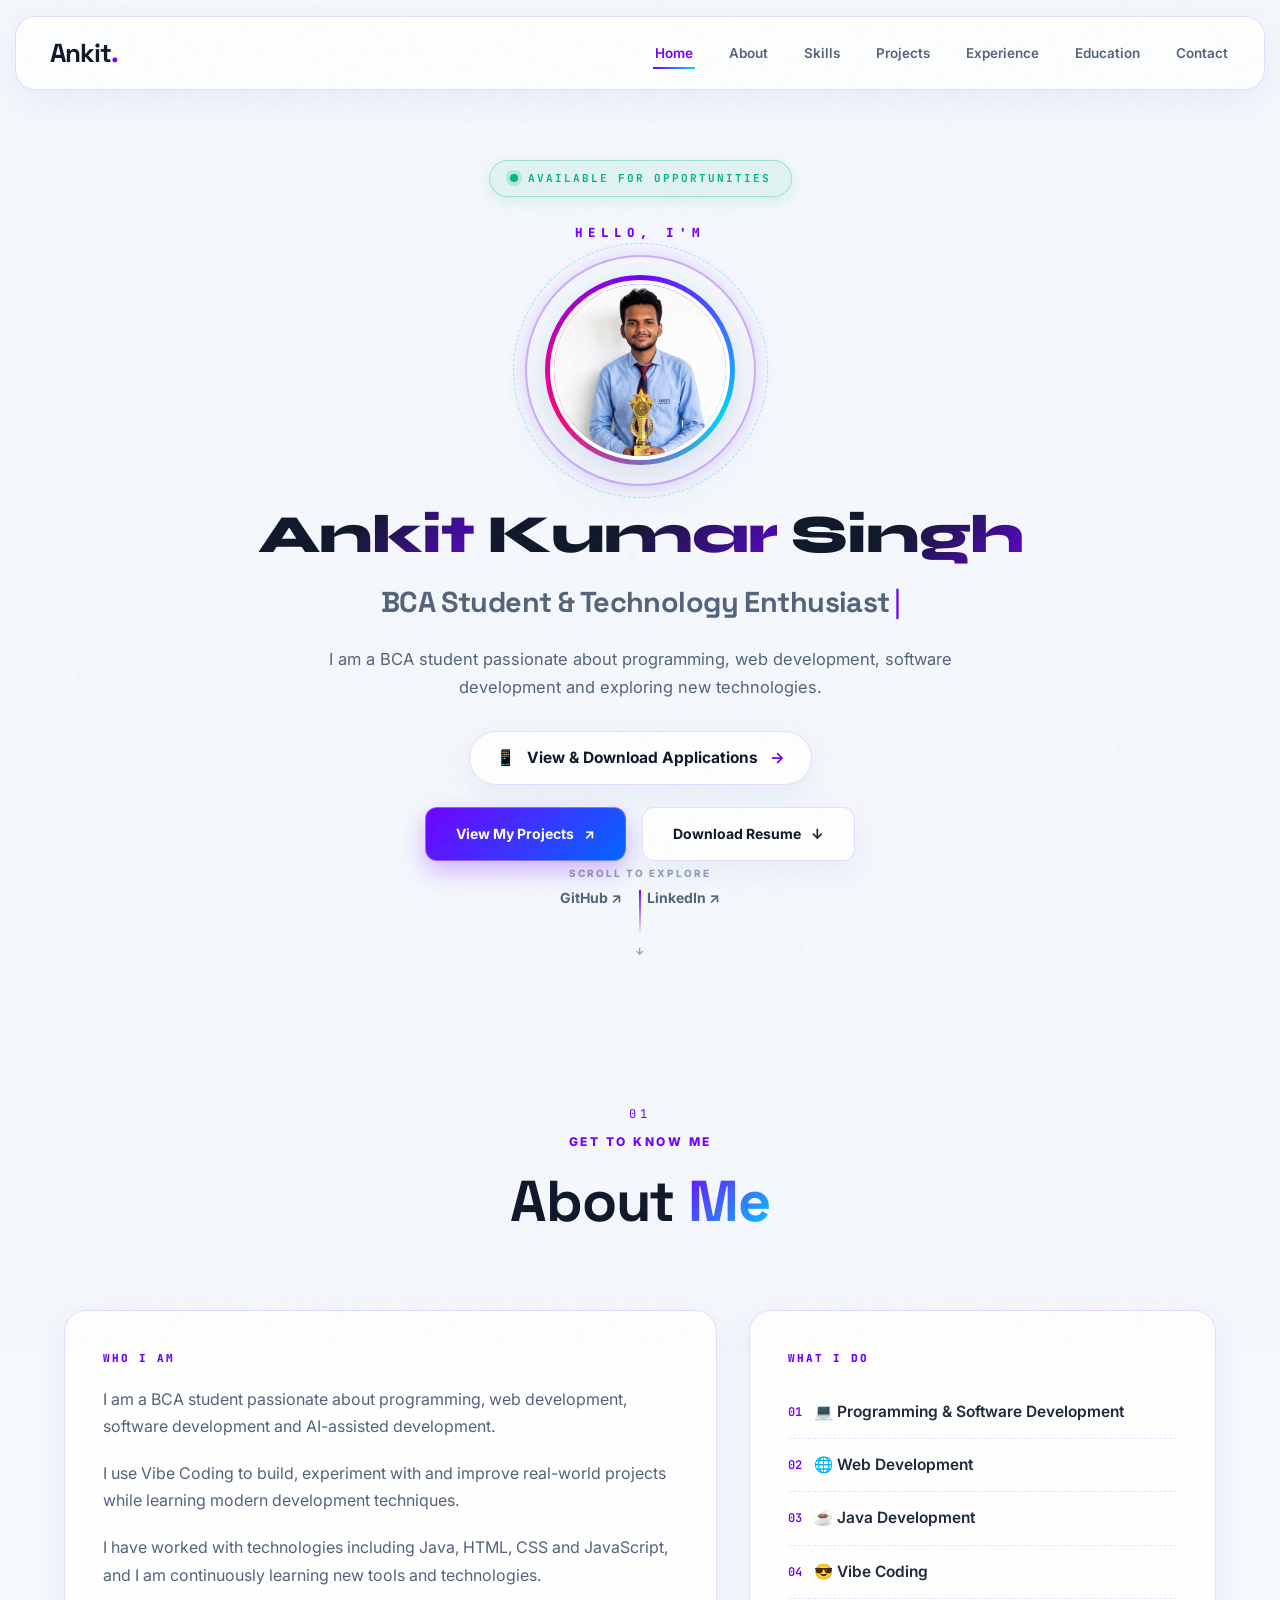
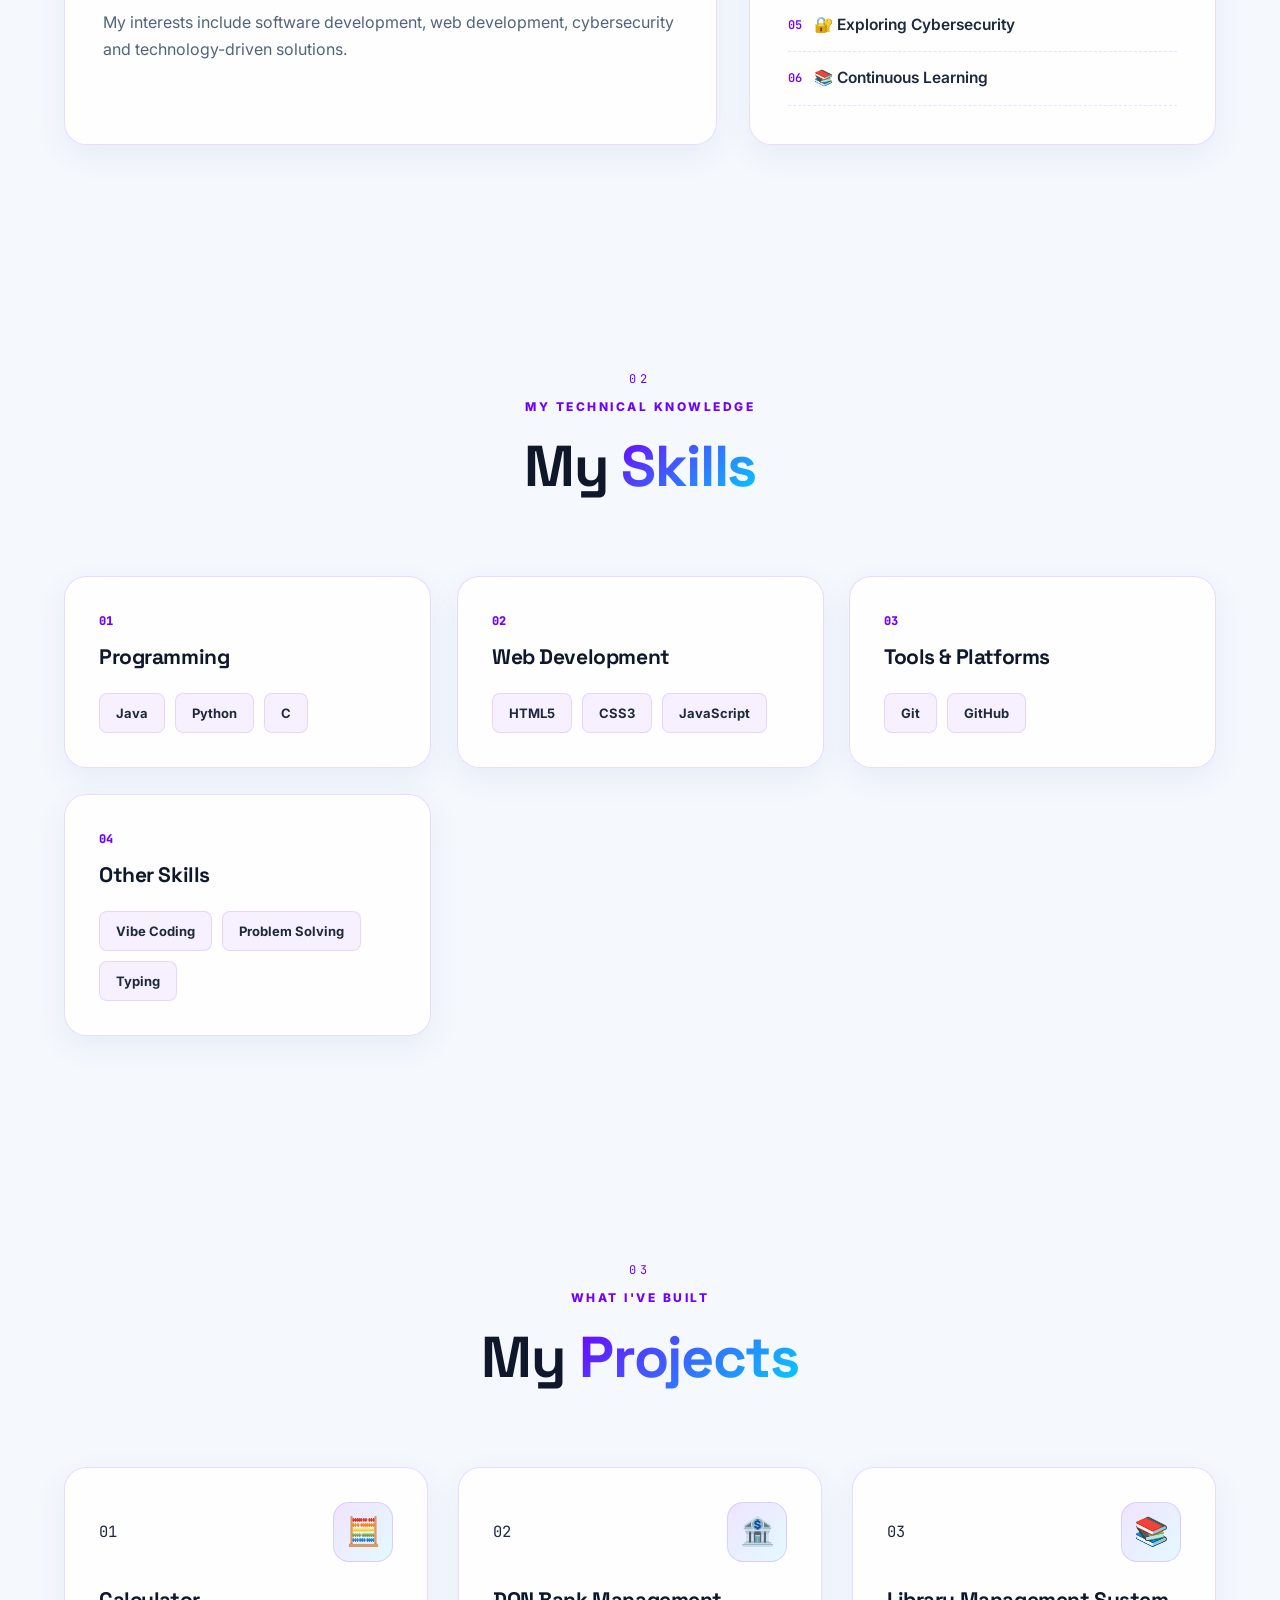
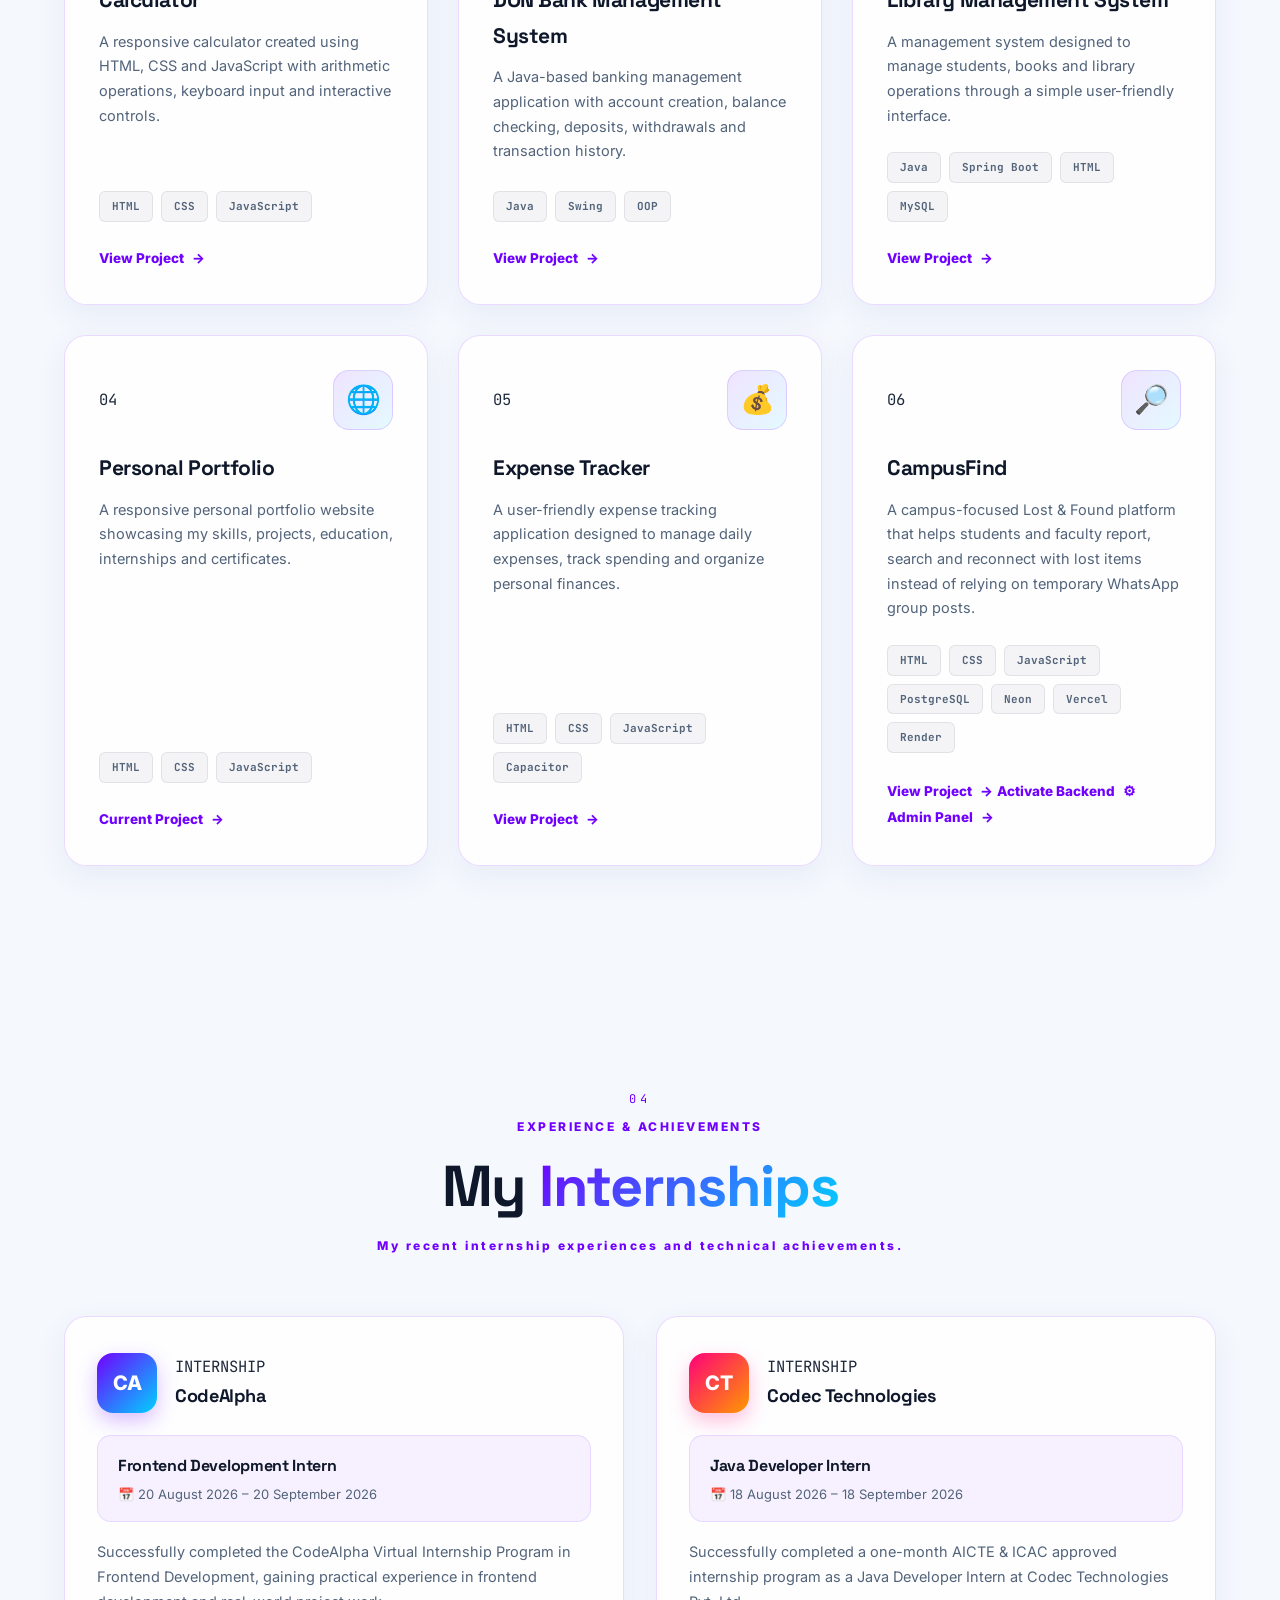
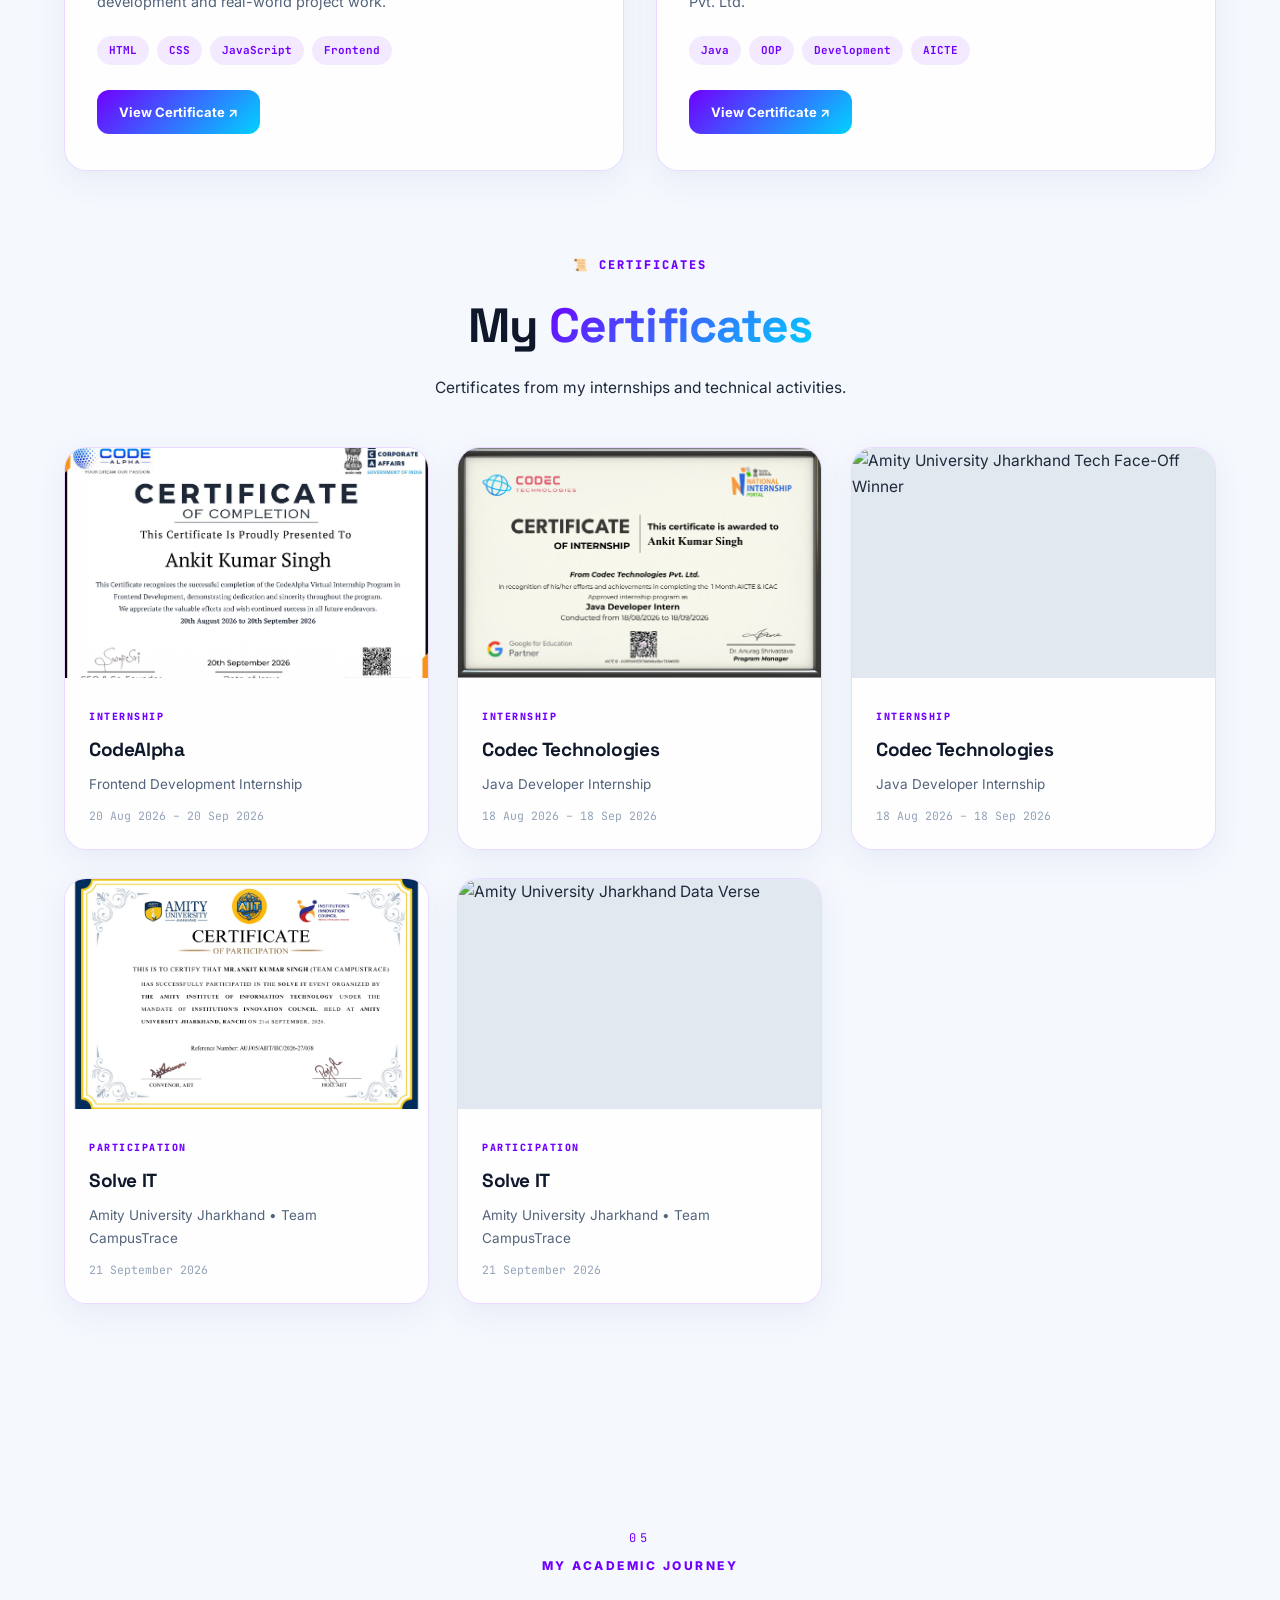
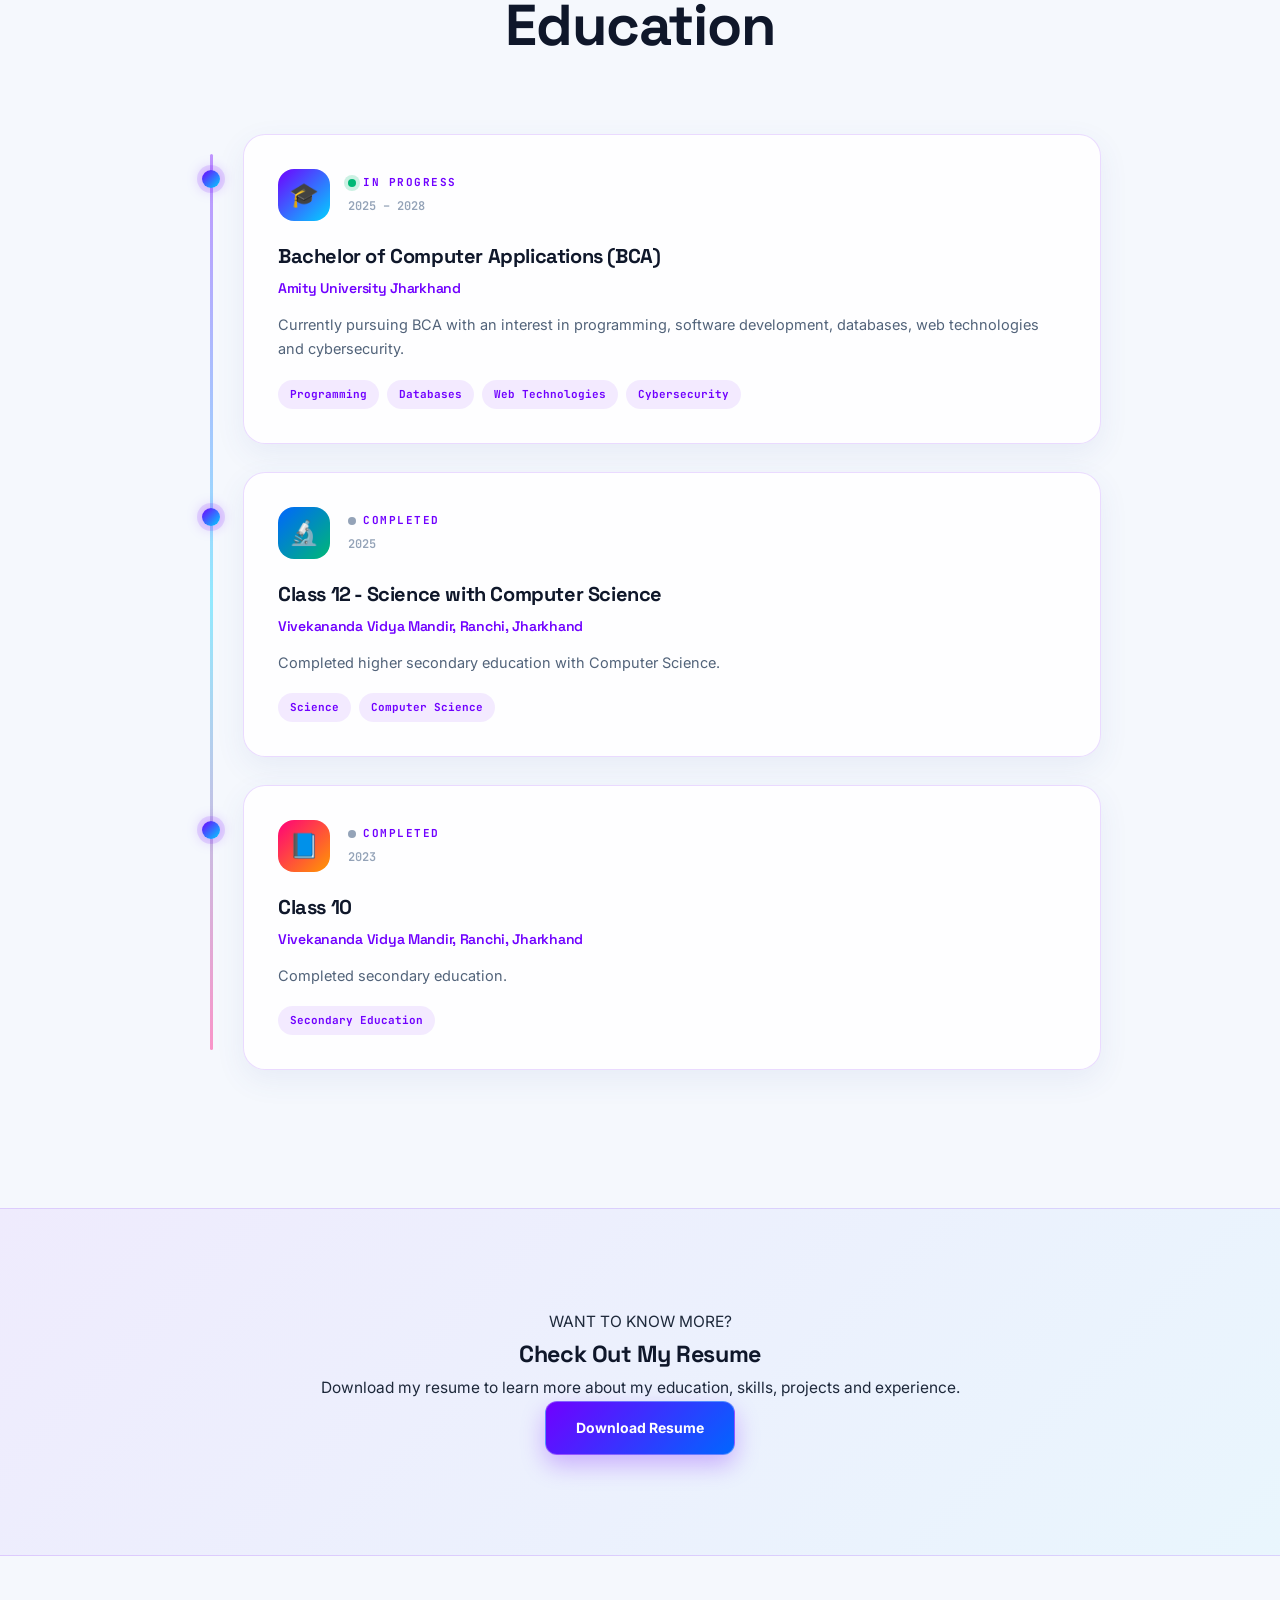
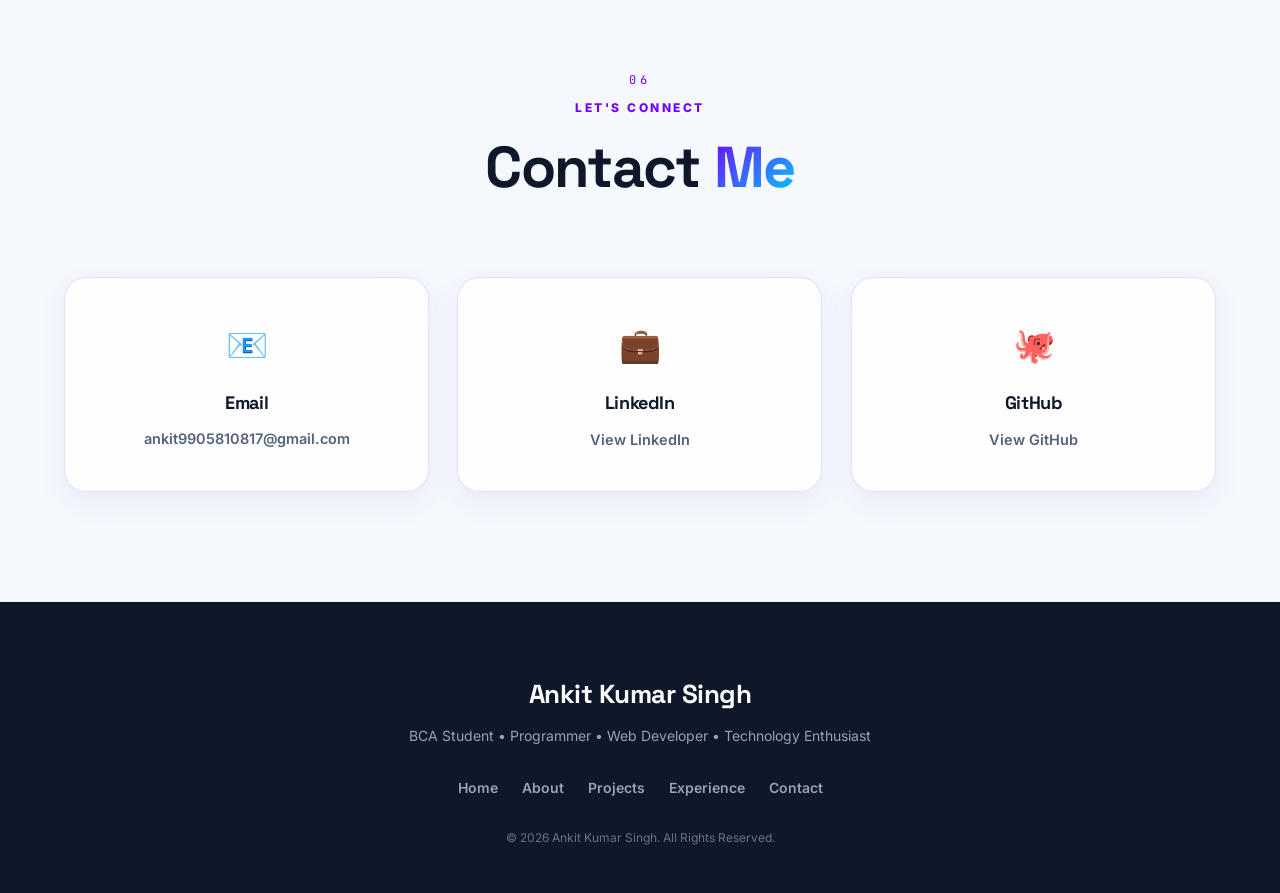
==== commit 62711e44: "index.html" ====
--- a/index.html
+++ b/index.html
@@ -566,6 +566,47 @@
                 </div>
             </div>
 
+
+	
+
+            <!-- CODEC CERTIFICATE -->
+            <div class="certificate-card tilt-card reveal">
+                <div class="certificate-image">
+                    <img src="codec-internship.jpg" alt="Codec Technologies Java Developer Internship Certificate">
+                    <div class="image-overlay">
+                        <a href="codec-internship.jpg" target="_blank" rel="noopener noreferrer">
+                            🔍 View Full Certificate
+                        </a>
+                    </div>
+                </div>
+                <div class="certificate-content">
+                    <span class="certificate-type">INTERNSHIP</span>
+                    <h3>Codec Technologies</h3>
+                    <p>Java Developer Internship</p>
+                    <small>18 Aug 2026 – 18 Sep 2026</small>
+                </div>
+            </div>
+
+
+		<!-- Tech_Face_Off CERTIFICATE -->
+            <div class="certificate-card tilt-card reveal">
+                <div class="certificate-image">
+                    <img src="tech_face_off.jpeg" alt="Amity University Jharkhand Tech Face-Off Winner">
+                    <div class="image-overlay">
+                        <a href="tech_face_off.jpeg" target="_blank" rel="noopener noreferrer">
+                            🔍 View Full Certificate
+                        </a>
+                    </div>
+                </div>
+                <div class="certificate-content">
+                    <span class="certificate-type">INTERNSHIP</span>
+                    <h3>Codec Technologies</h3>
+                    <p>Java Developer Internship</p>
+                    <small>18 Aug 2026 – 18 Sep 2026</small>
+                </div>
+            </div>
+
+
             <!-- SOLVE IT -->
             <div class="certificate-card tilt-card reveal">
                 <div class="certificate-image">
@@ -584,23 +625,26 @@
                 </div>
             </div>
 
-            <!-- CODEC CERTIFICATE -->
+		<!-- Data Verse -->
             <div class="certificate-card tilt-card reveal">
                 <div class="certificate-image">
-                    <img src="codec-internship.jpg" alt="Codec Technologies Java Developer Internship Certificate">
+                    <img src="Data-verse.png" alt="Amity University Jharkhand Data Verse">
                     <div class="image-overlay">
-                        <a href="codec-internship.jpg" target="_blank" rel="noopener noreferrer">
+                        <a href="Data-verse.png" target="_blank" rel="noopener noreferrer">
                             🔍 View Full Certificate
                         </a>
                     </div>
                 </div>
                 <div class="certificate-content">
-                    <span class="certificate-type">INTERNSHIP</span>
-                    <h3>Codec Technologies</h3>
-                    <p>Java Developer Internship</p>
-                    <small>18 Aug 2026 – 18 Sep 2026</small>
-                </div>
-            </div>
+                    <span class="certificate-type">PARTICIPATION</span>
+                    <h3>Solve IT</h3>
+                    <p>Amity University Jharkhand • Team CampusTrace</p>
+                    <small>21 September 2026</small>
+                </div>
+            </div>
+
+	
+
         </div>
     </section>
 
@@ -780,4 +824,4 @@
     <script src="script.js"></script>
 </body>
 
-</html>+</html>
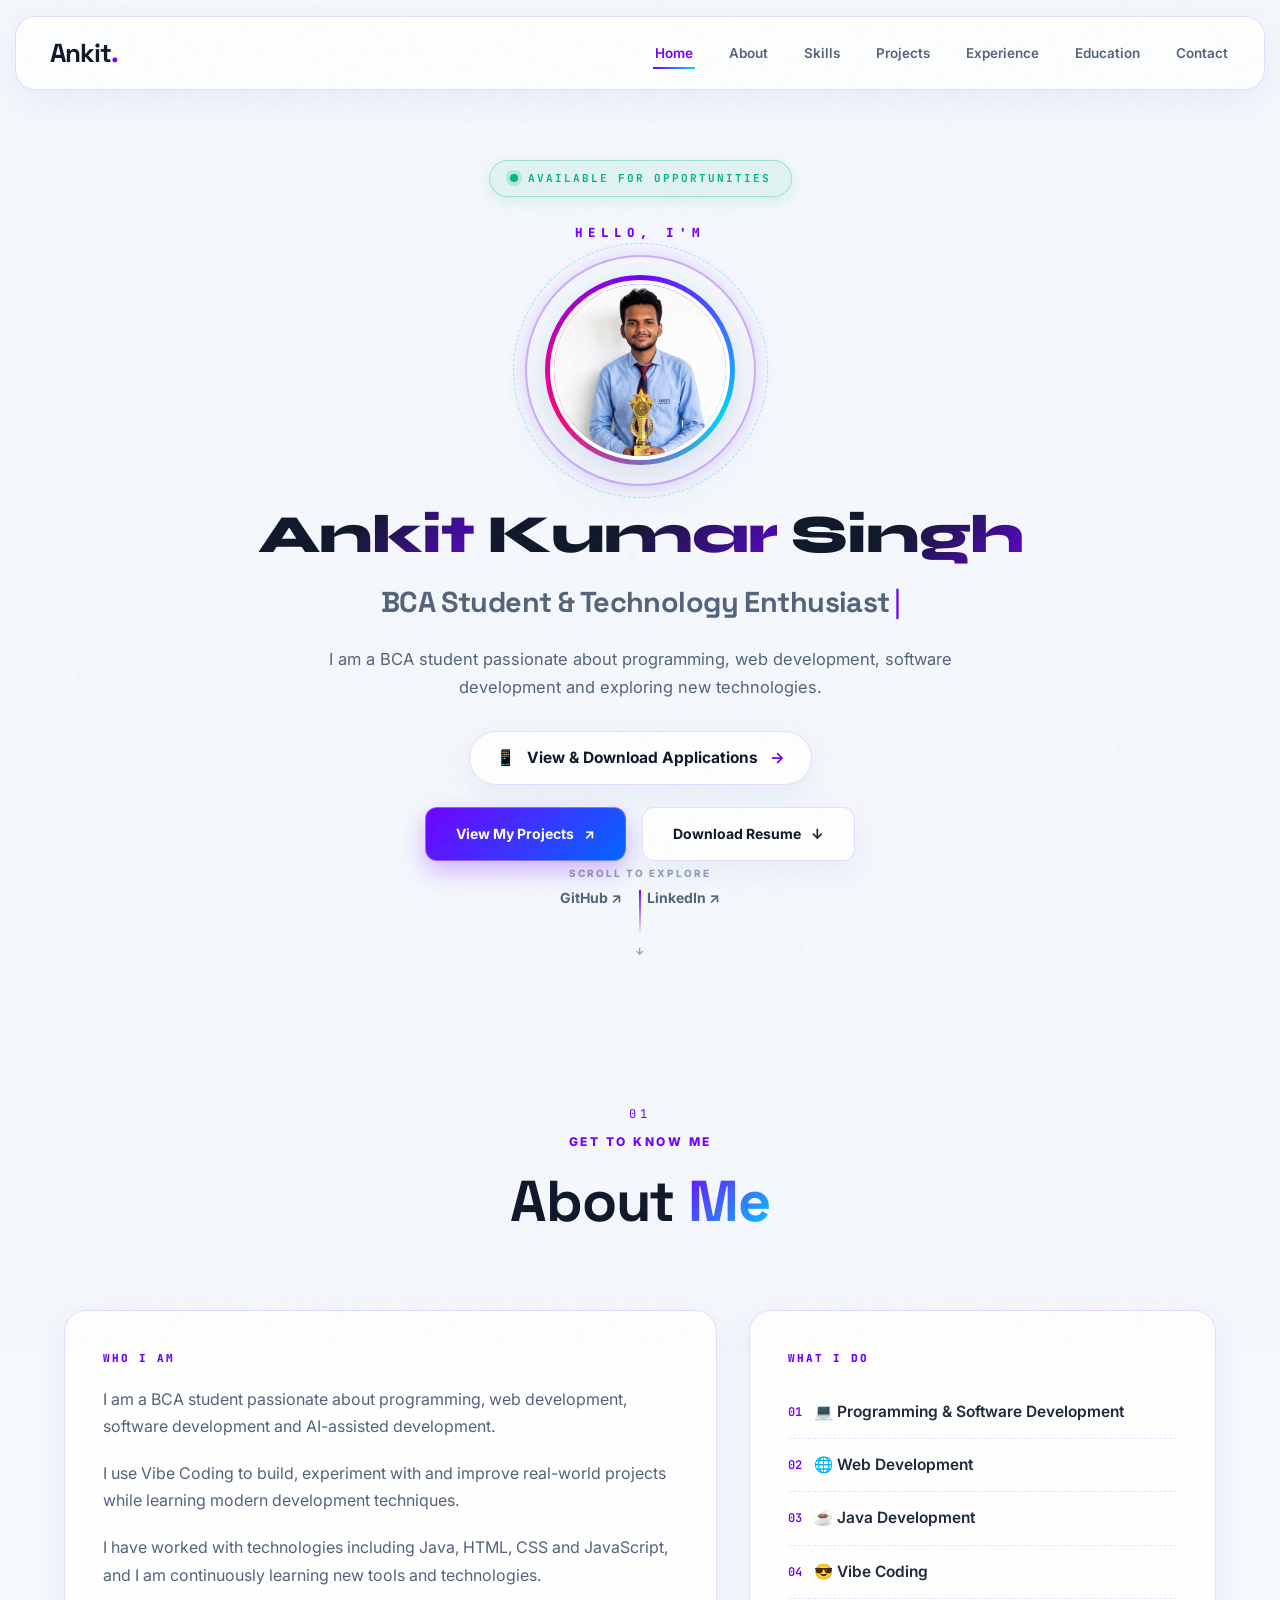
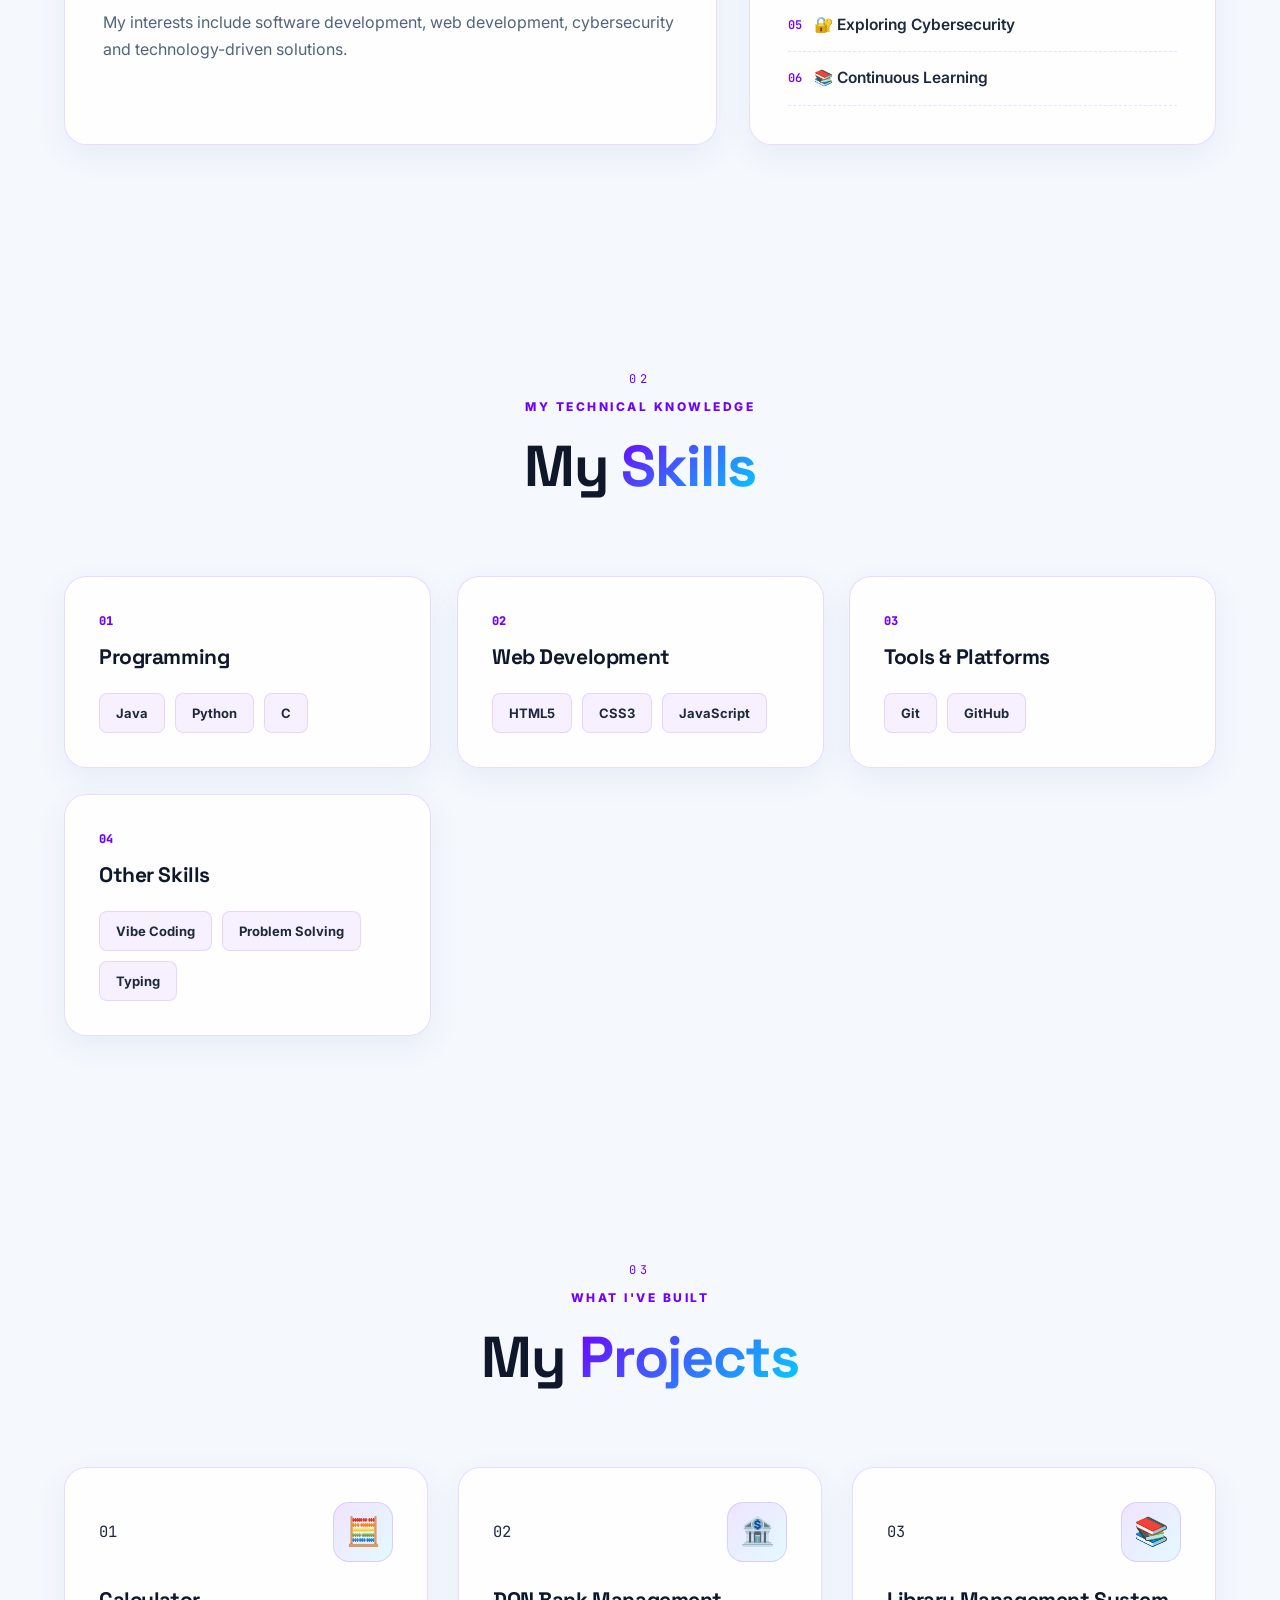
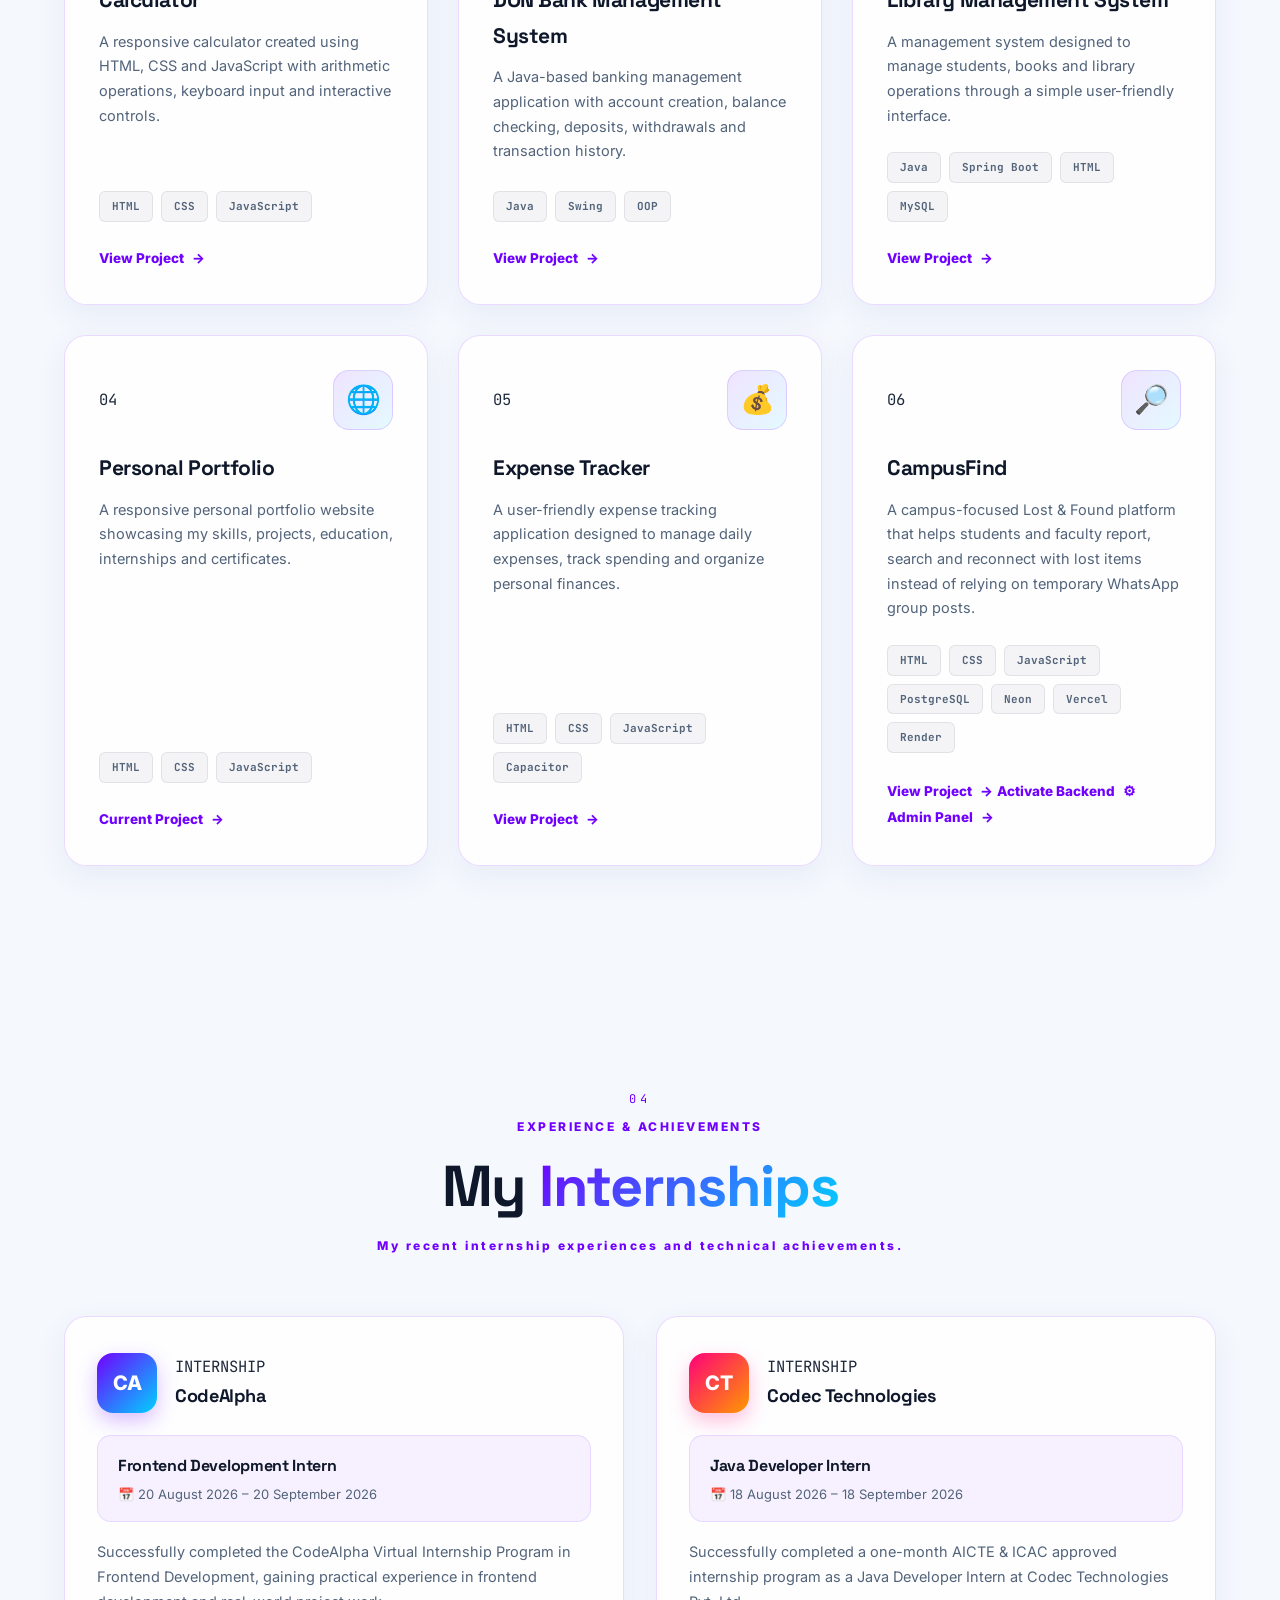
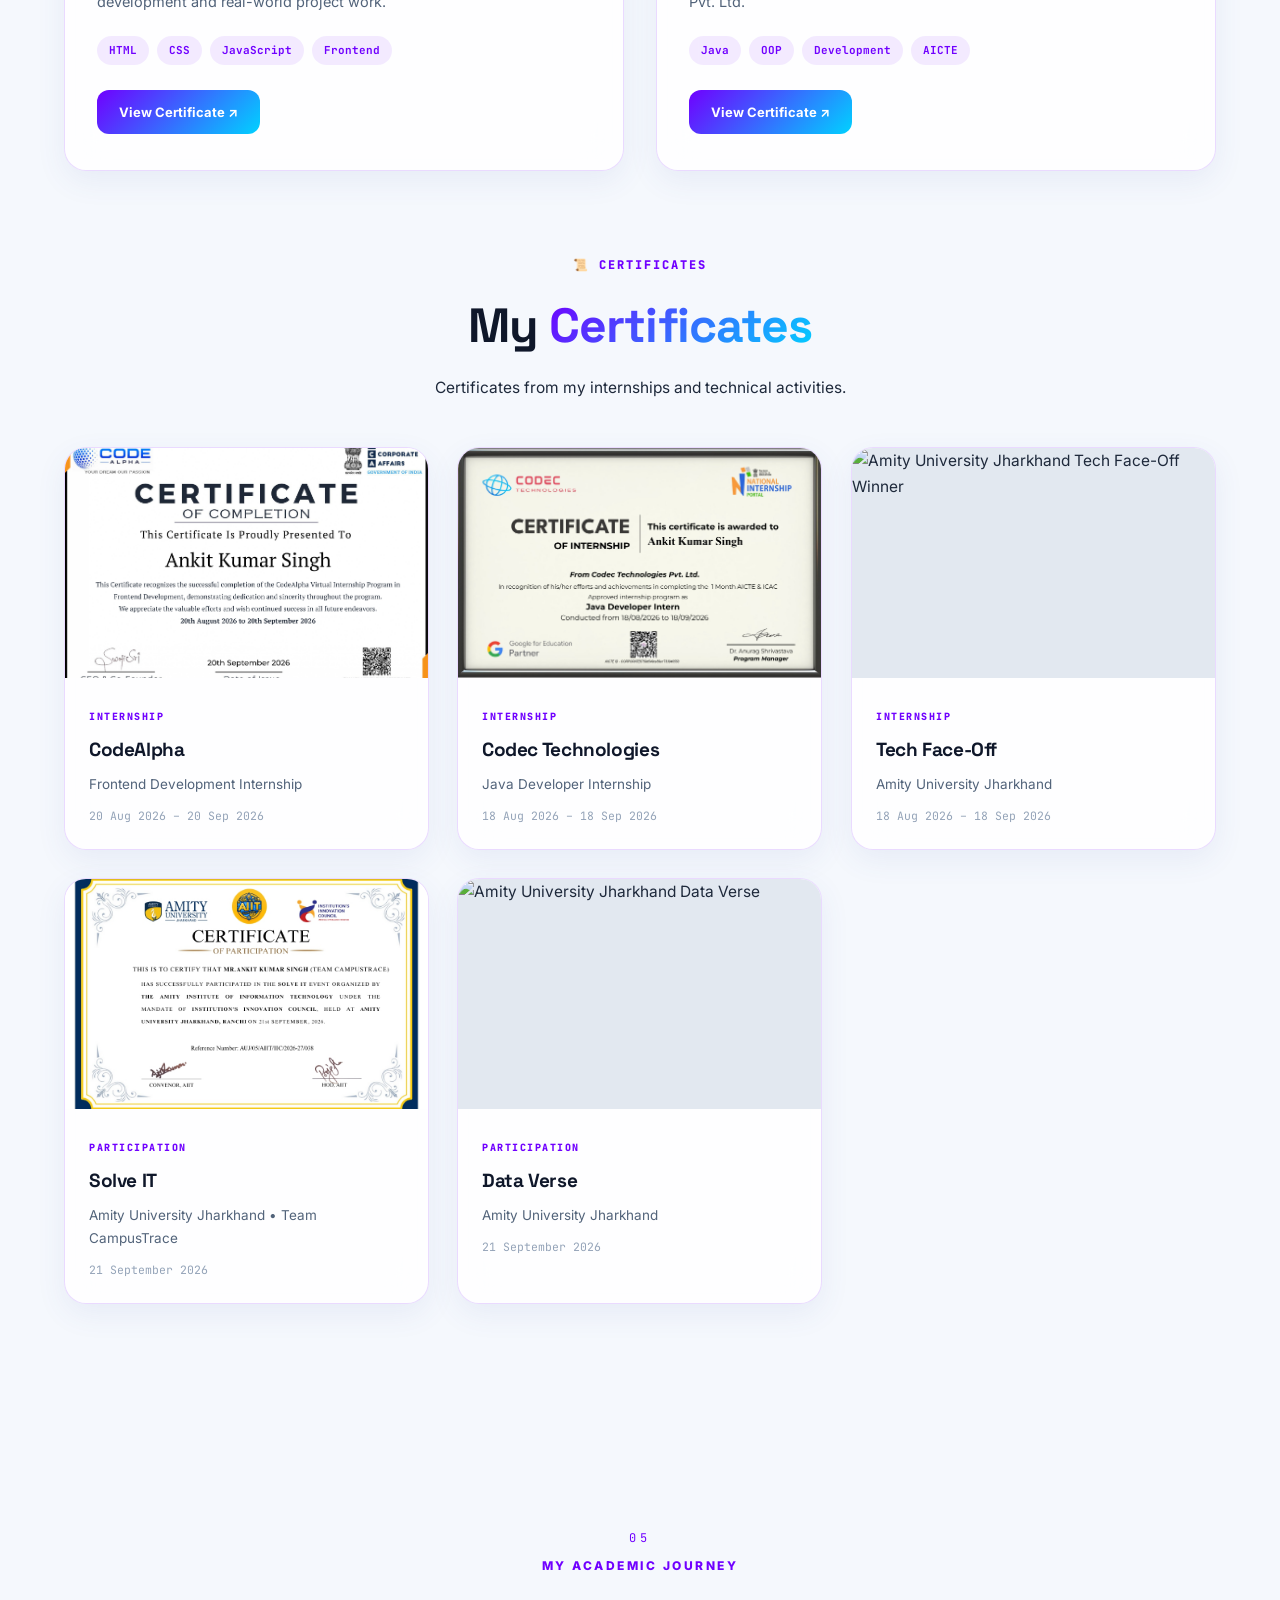
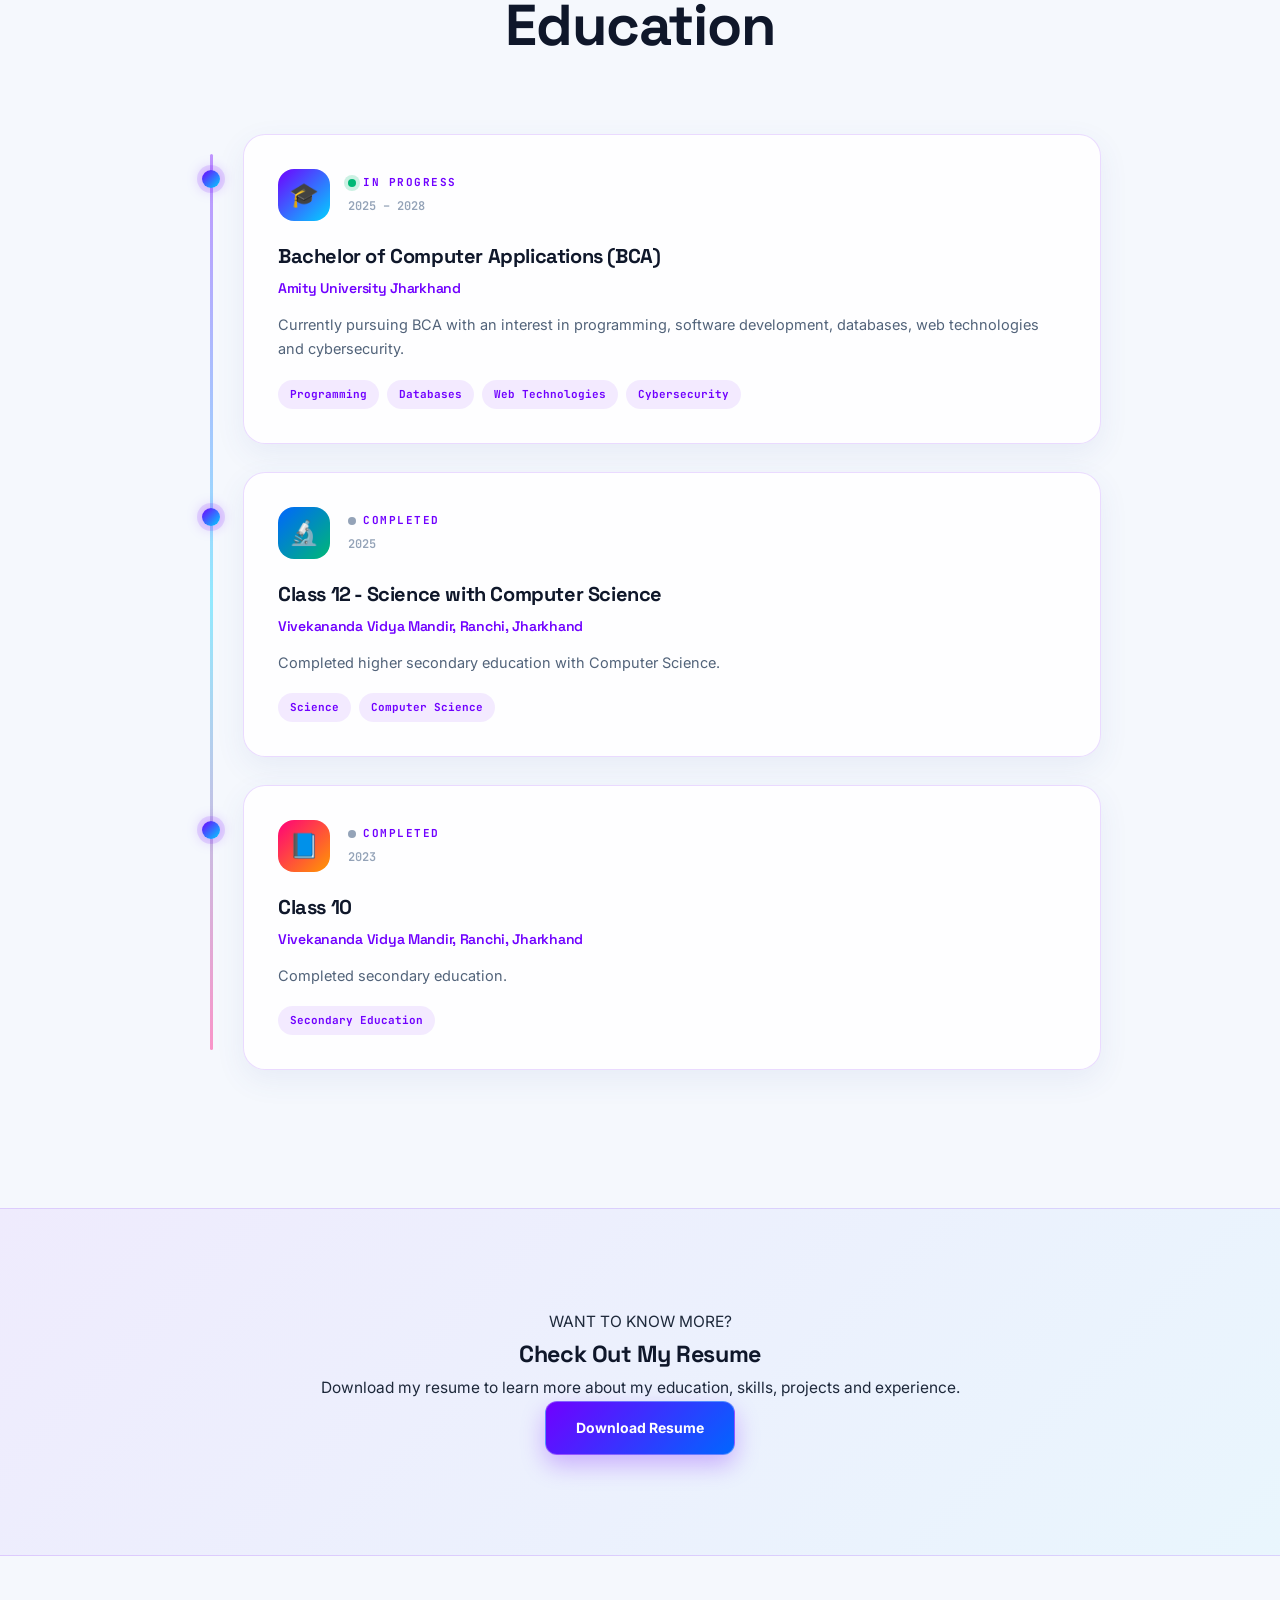
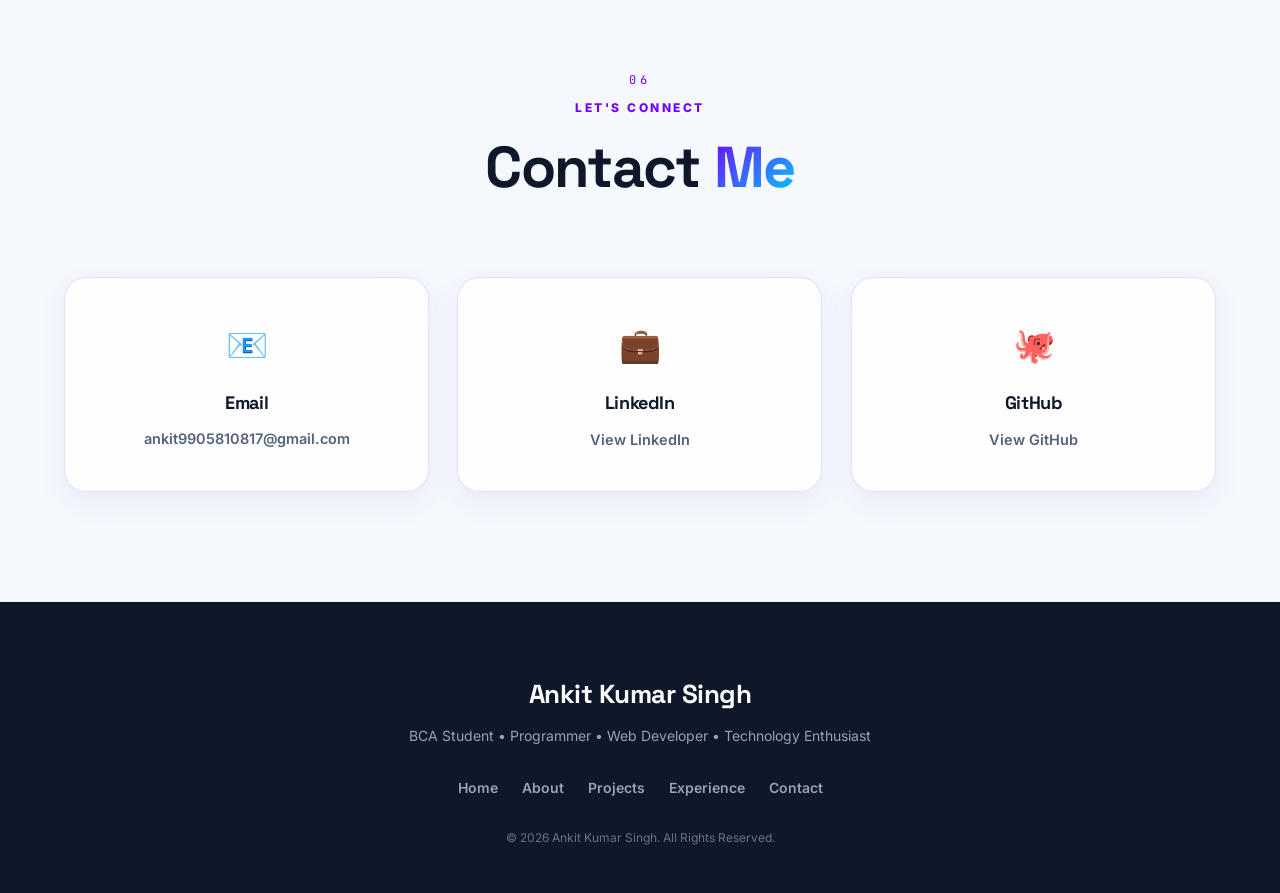
==== commit 1b3b1464: "index.html" ====
--- a/index.html
+++ b/index.html
@@ -600,8 +600,8 @@
                 </div>
                 <div class="certificate-content">
                     <span class="certificate-type">INTERNSHIP</span>
-                    <h3>Codec Technologies</h3>
-                    <p>Java Developer Internship</p>
+                    <h3>Tech Face-Off</h3>
+                    <p>Amity University Jharkhand</p>
                     <small>18 Aug 2026 – 18 Sep 2026</small>
                 </div>
             </div>
@@ -637,8 +637,8 @@
                 </div>
                 <div class="certificate-content">
                     <span class="certificate-type">PARTICIPATION</span>
-                    <h3>Solve IT</h3>
-                    <p>Amity University Jharkhand • Team CampusTrace</p>
+                    <h3>Data Verse</h3>
+                    <p>Amity University Jharkhand</p>
                     <small>21 September 2026</small>
                 </div>
             </div>
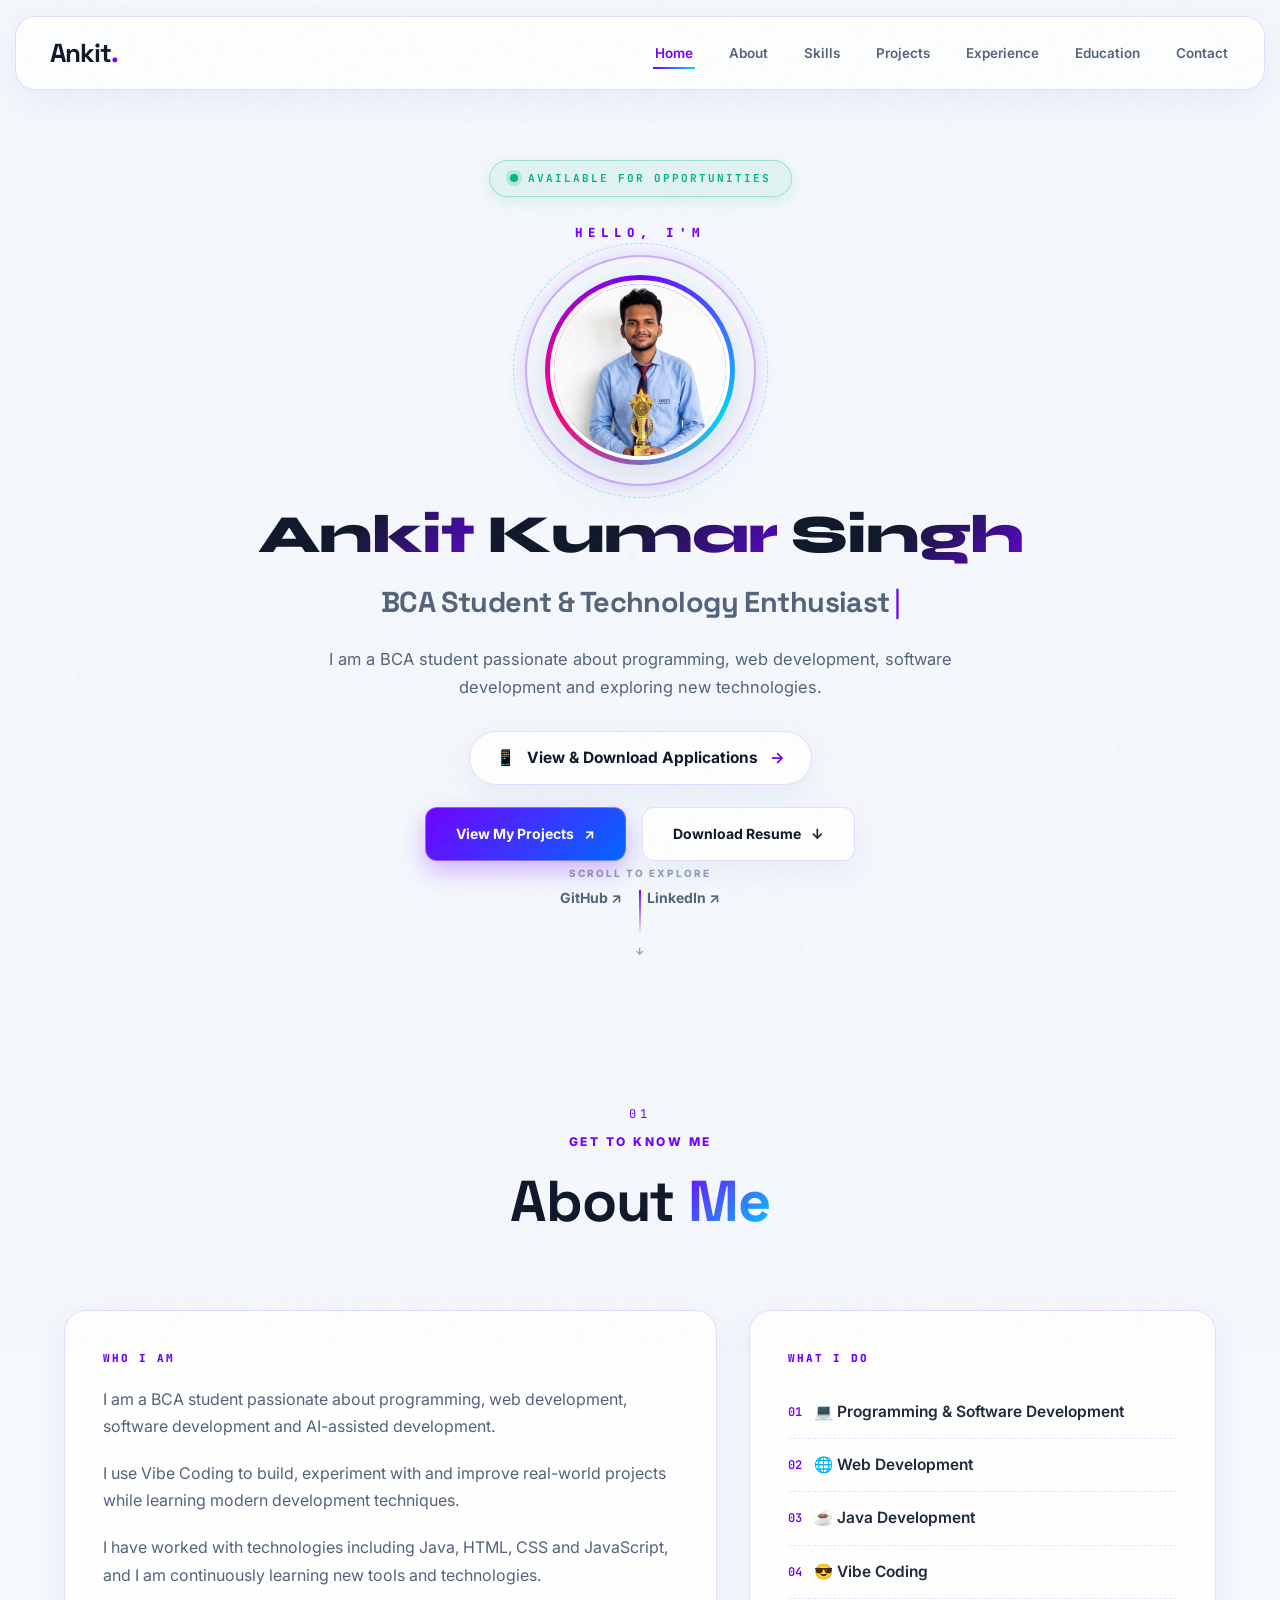
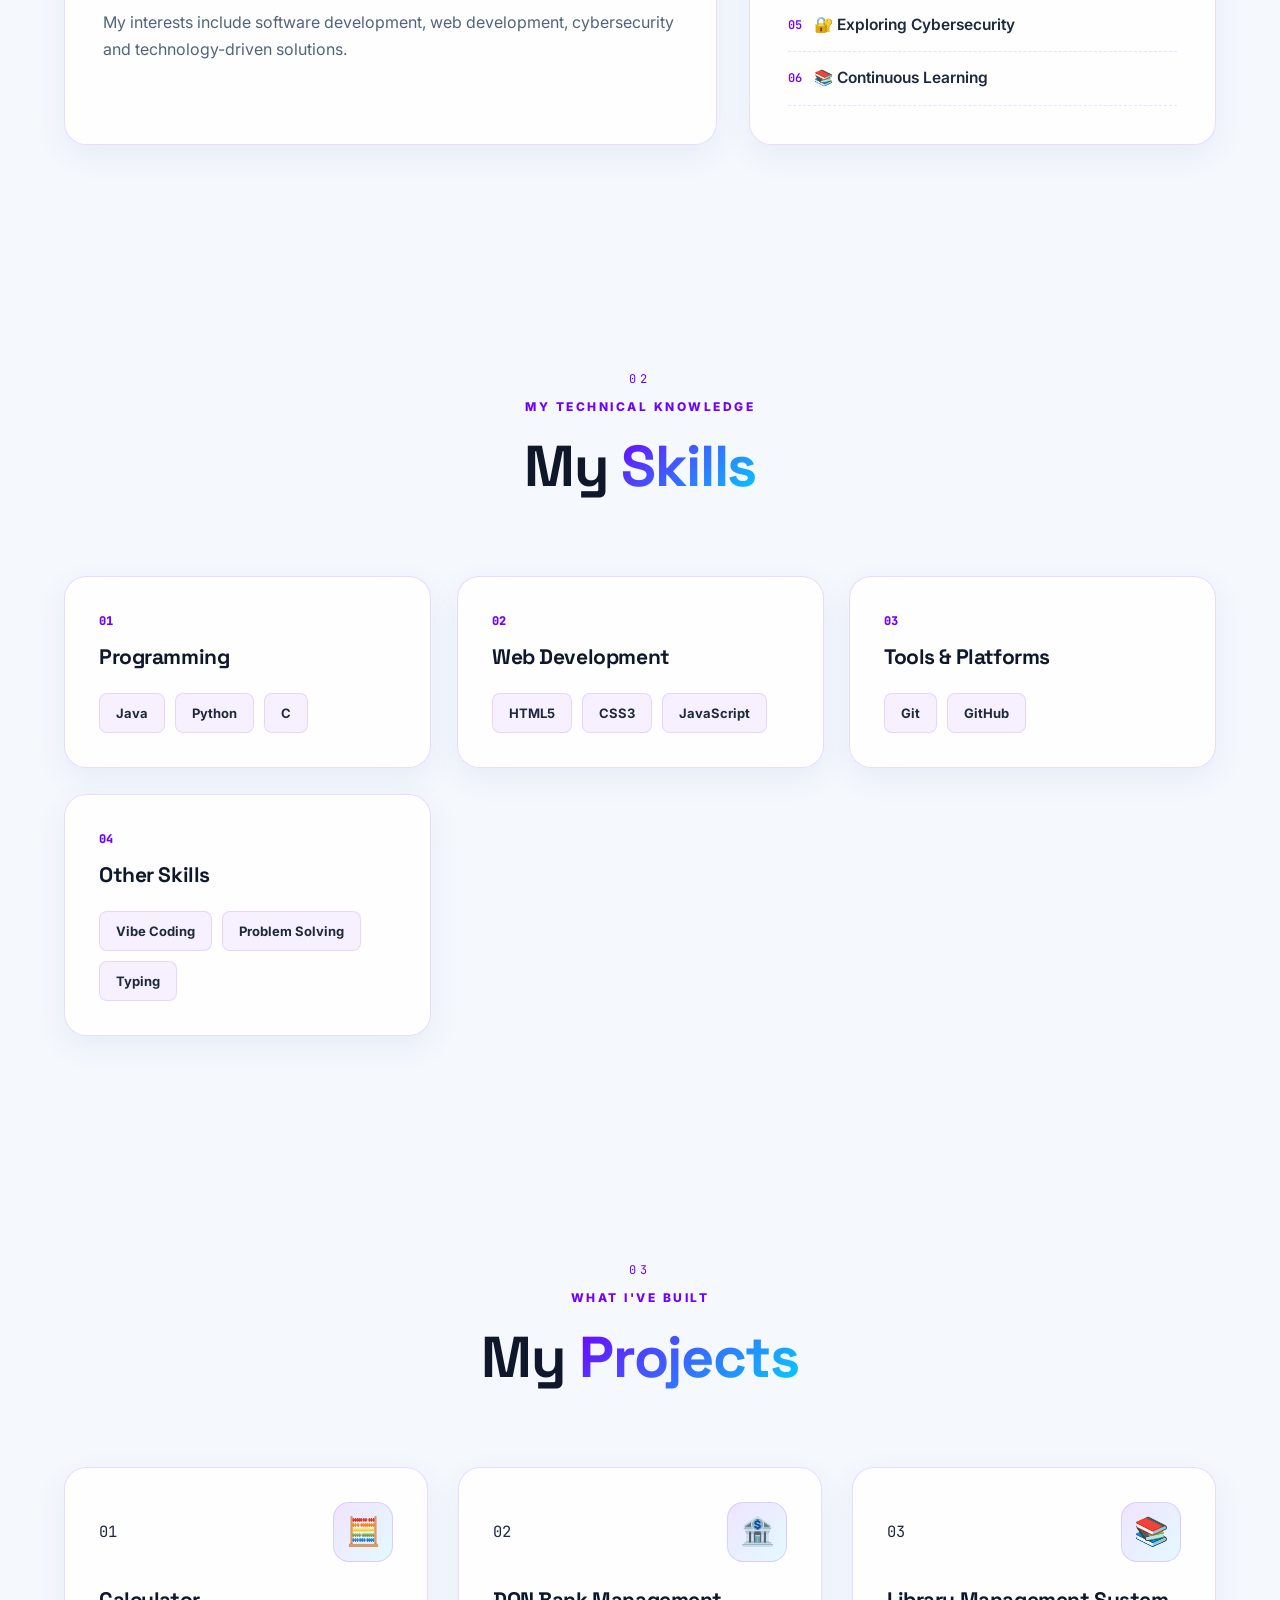
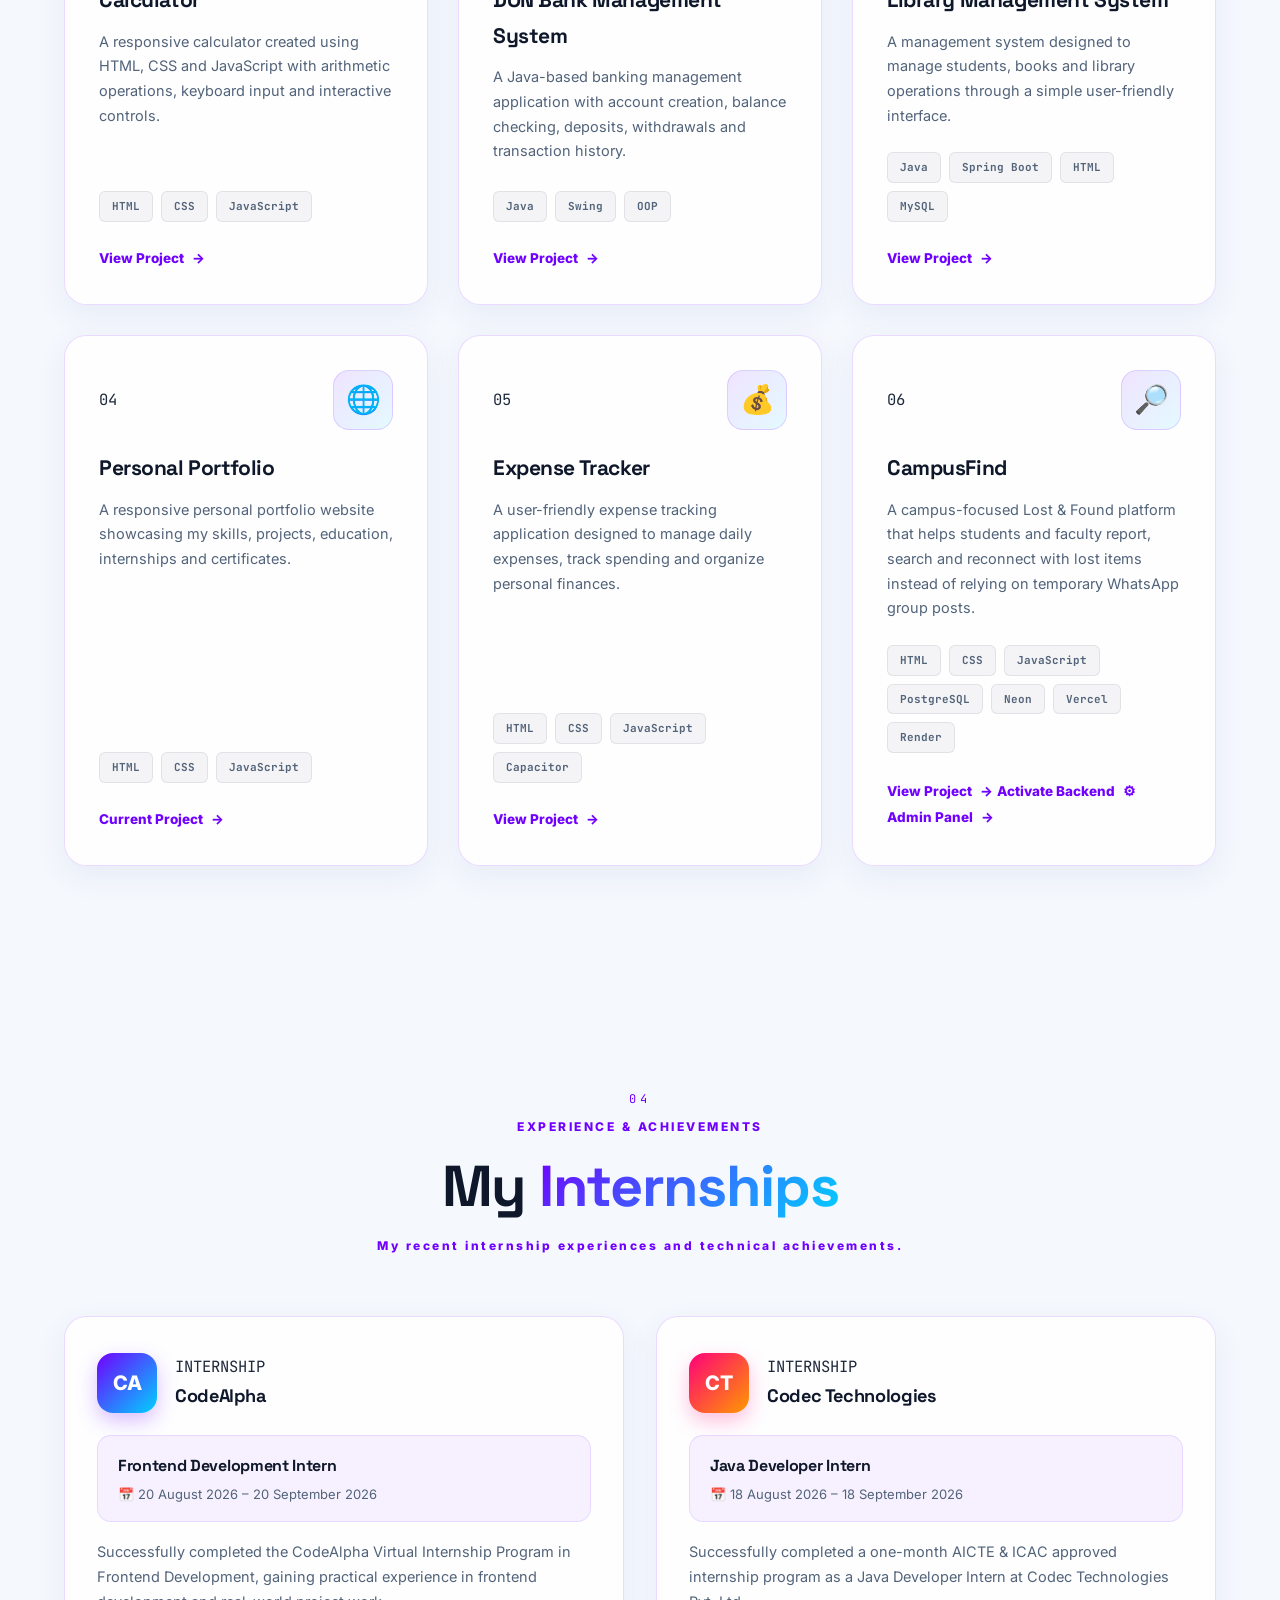
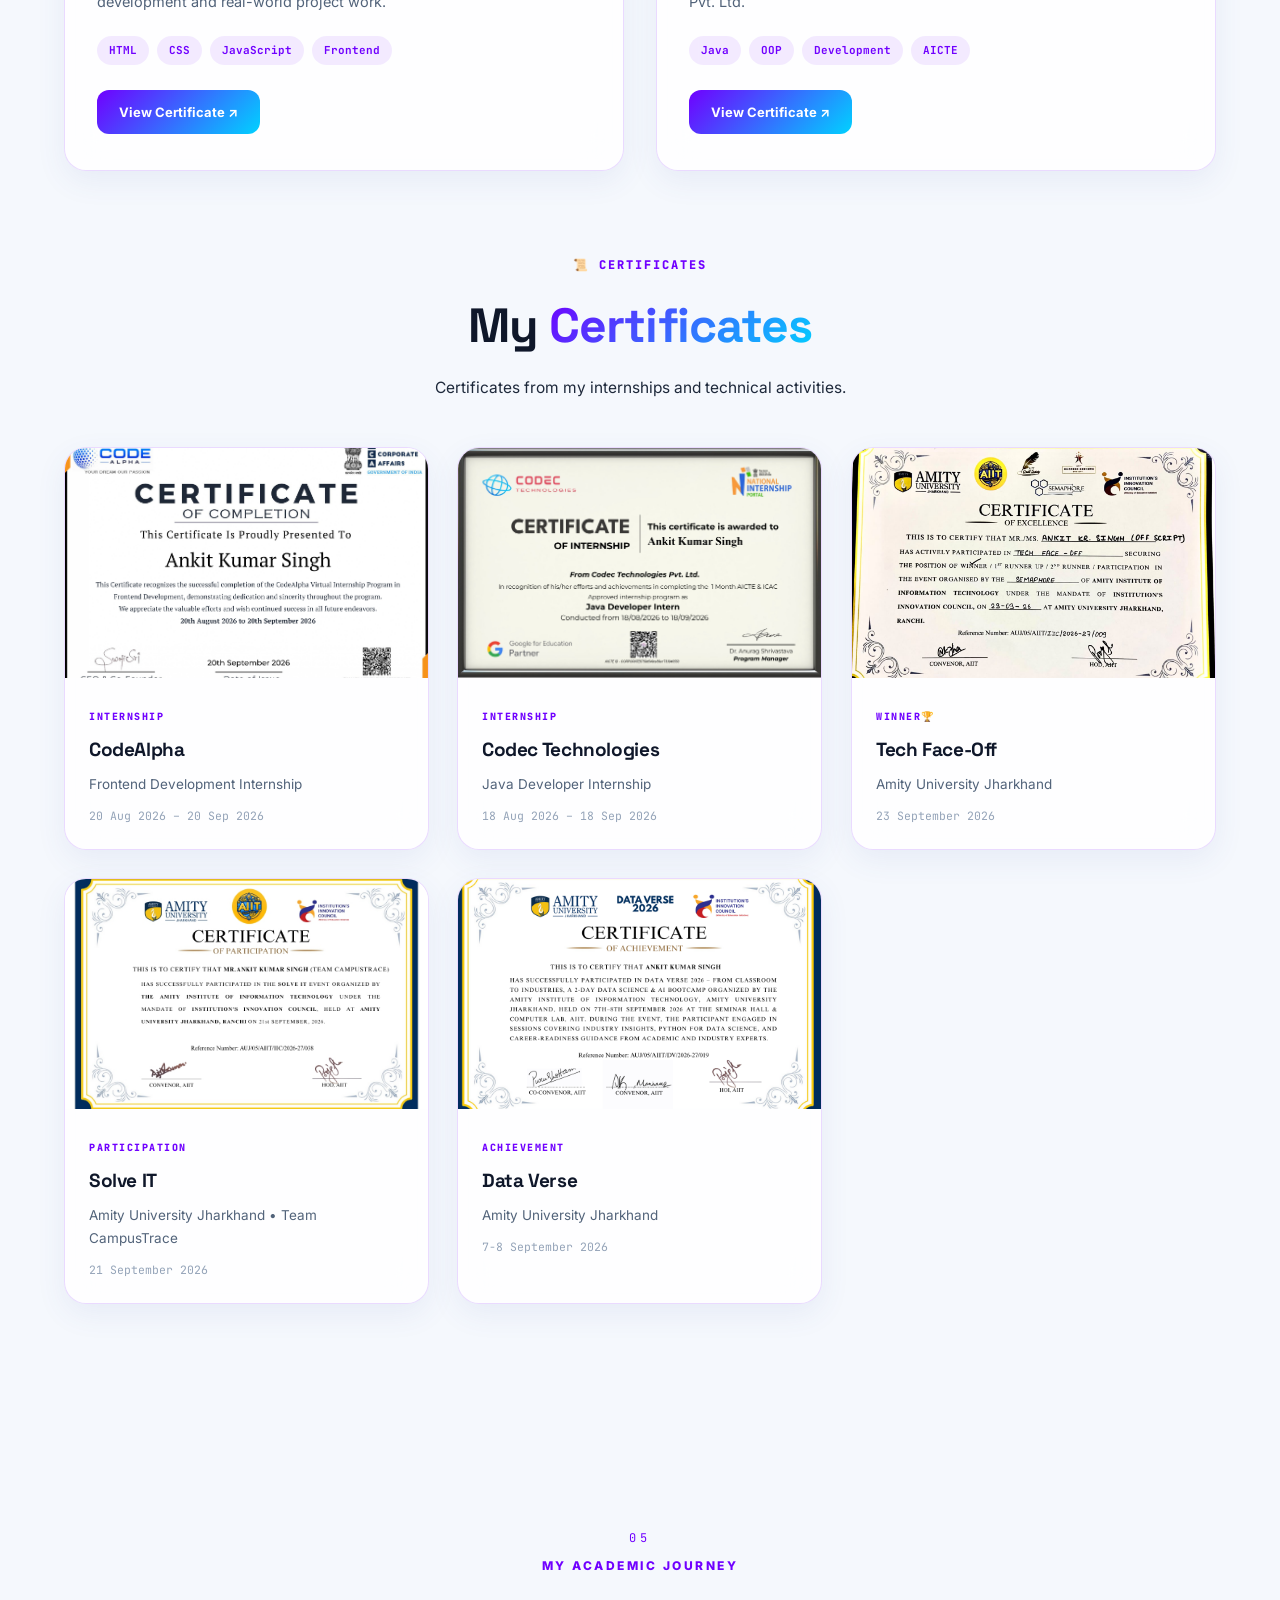
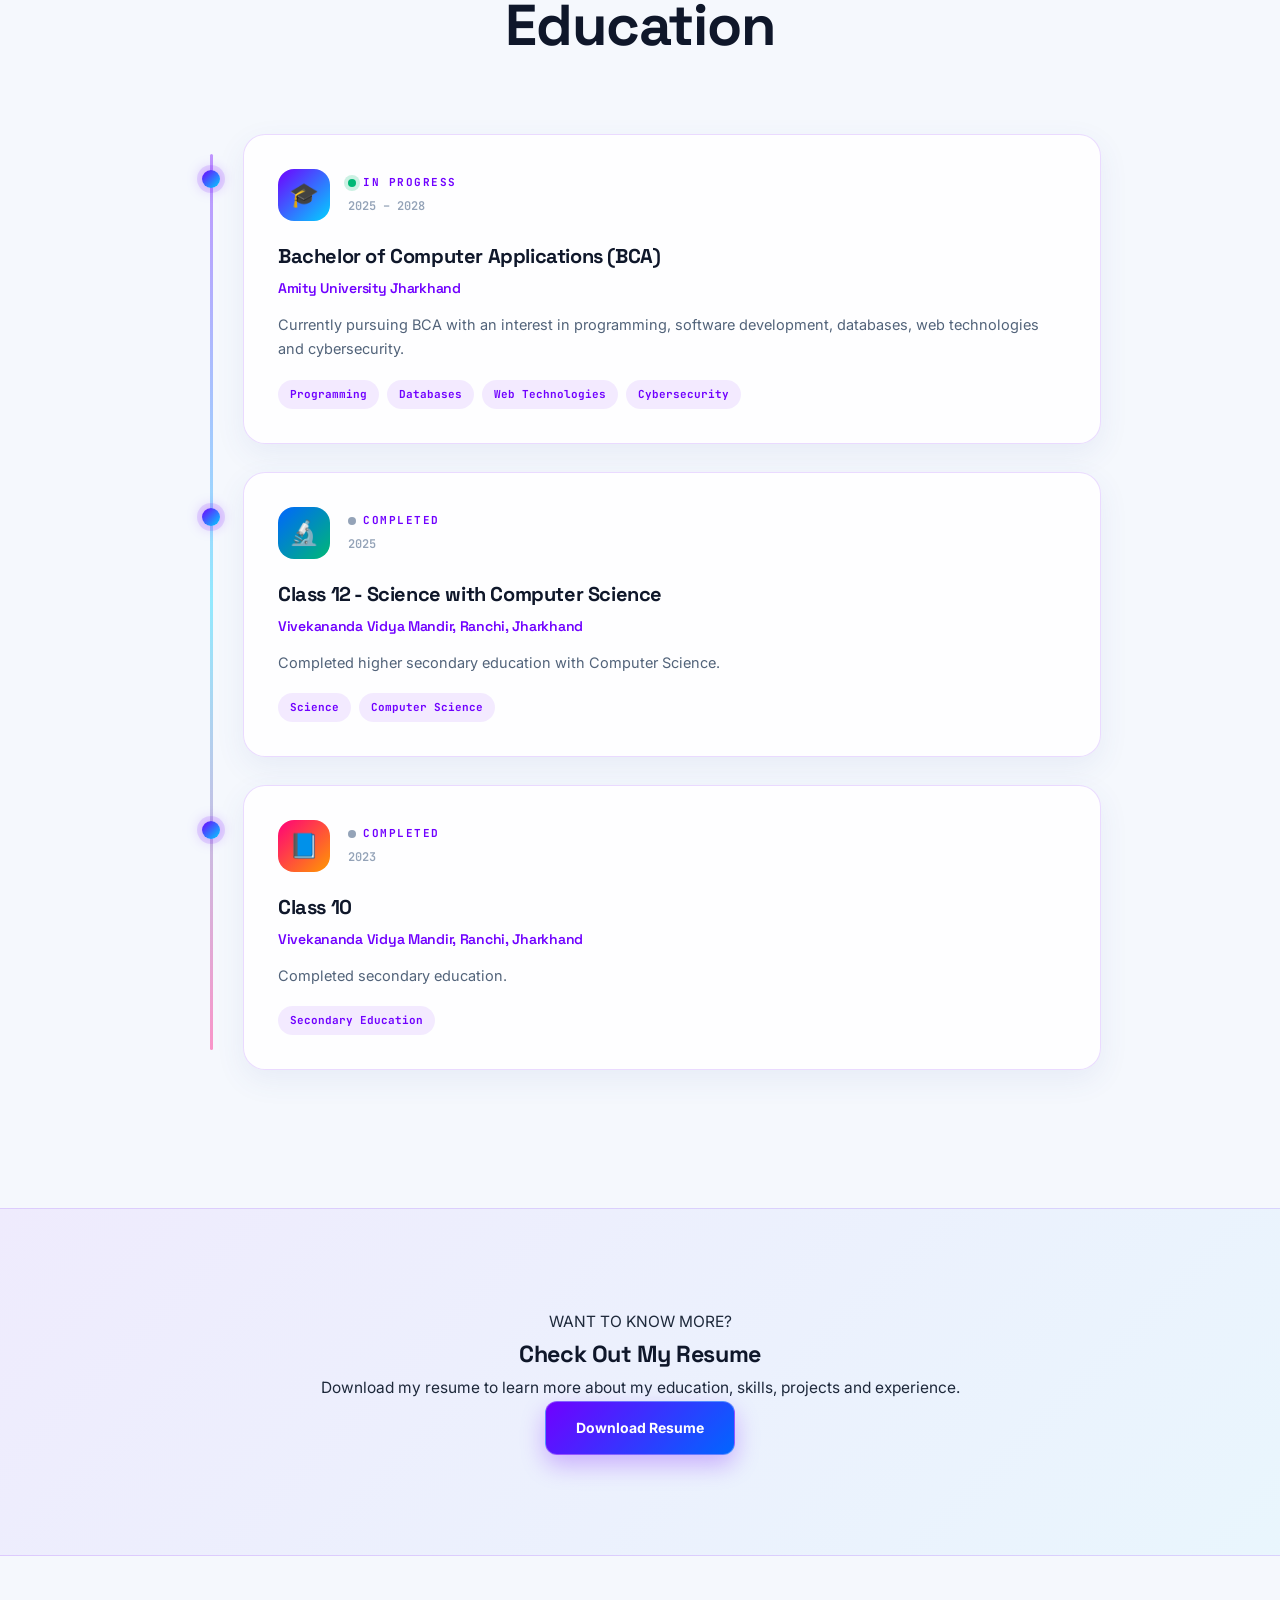
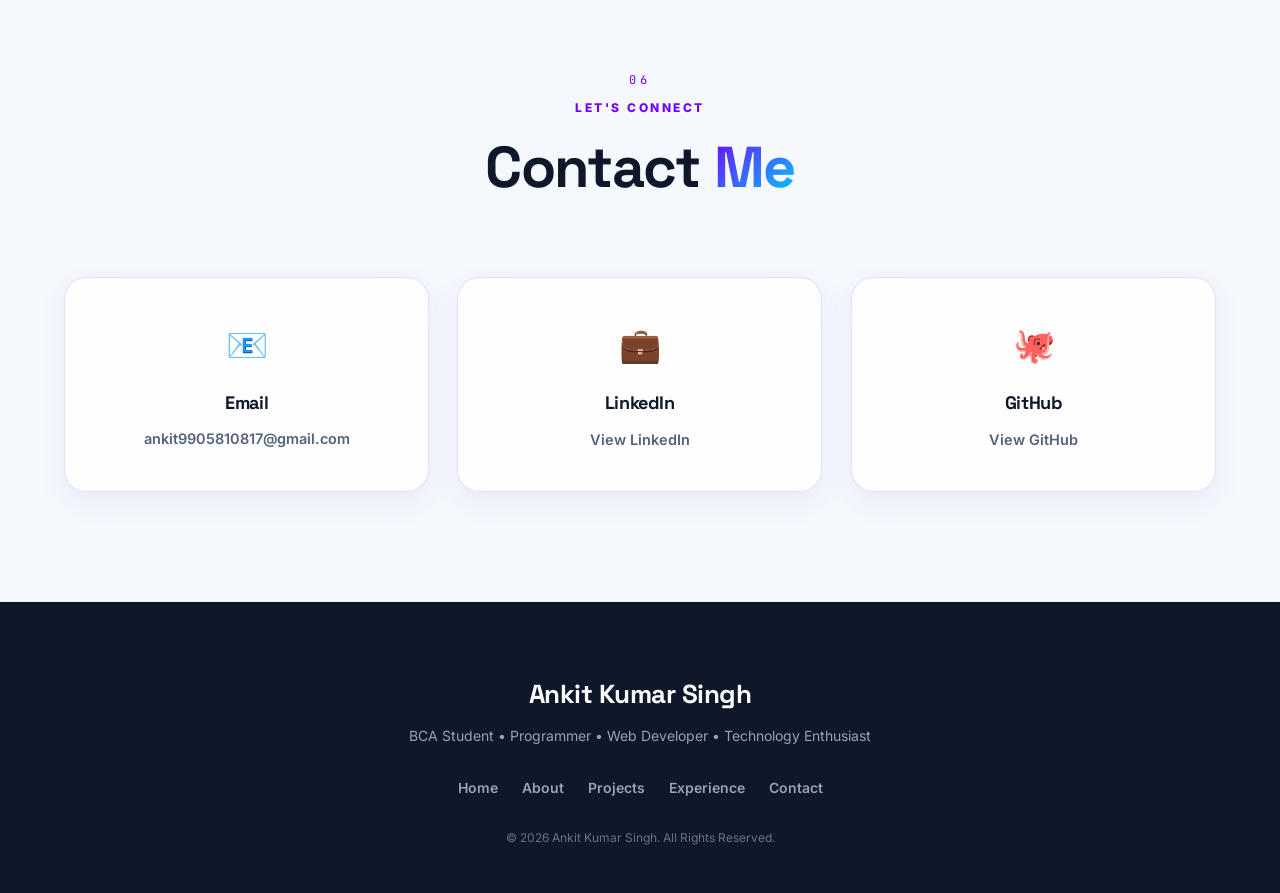
==== commit d1bd1323: "index.html" ====
--- a/index.html
+++ b/index.html
@@ -599,10 +599,10 @@
                     </div>
                 </div>
                 <div class="certificate-content">
-                    <span class="certificate-type">INTERNSHIP</span>
+                    <span class="certificate-type">WINNER🏆</span>
                     <h3>Tech Face-Off</h3>
                     <p>Amity University Jharkhand</p>
-                    <small>18 Aug 2026 – 18 Sep 2026</small>
+                    <small>23 September 2026</small>
                 </div>
             </div>
 
@@ -636,10 +636,10 @@
                     </div>
                 </div>
                 <div class="certificate-content">
-                    <span class="certificate-type">PARTICIPATION</span>
+                    <span class="certificate-type">ACHIEVEMENT</span>
                     <h3>Data Verse</h3>
                     <p>Amity University Jharkhand</p>
-                    <small>21 September 2026</small>
+                    <small>7-8 September 2026</small>
                 </div>
             </div>
 
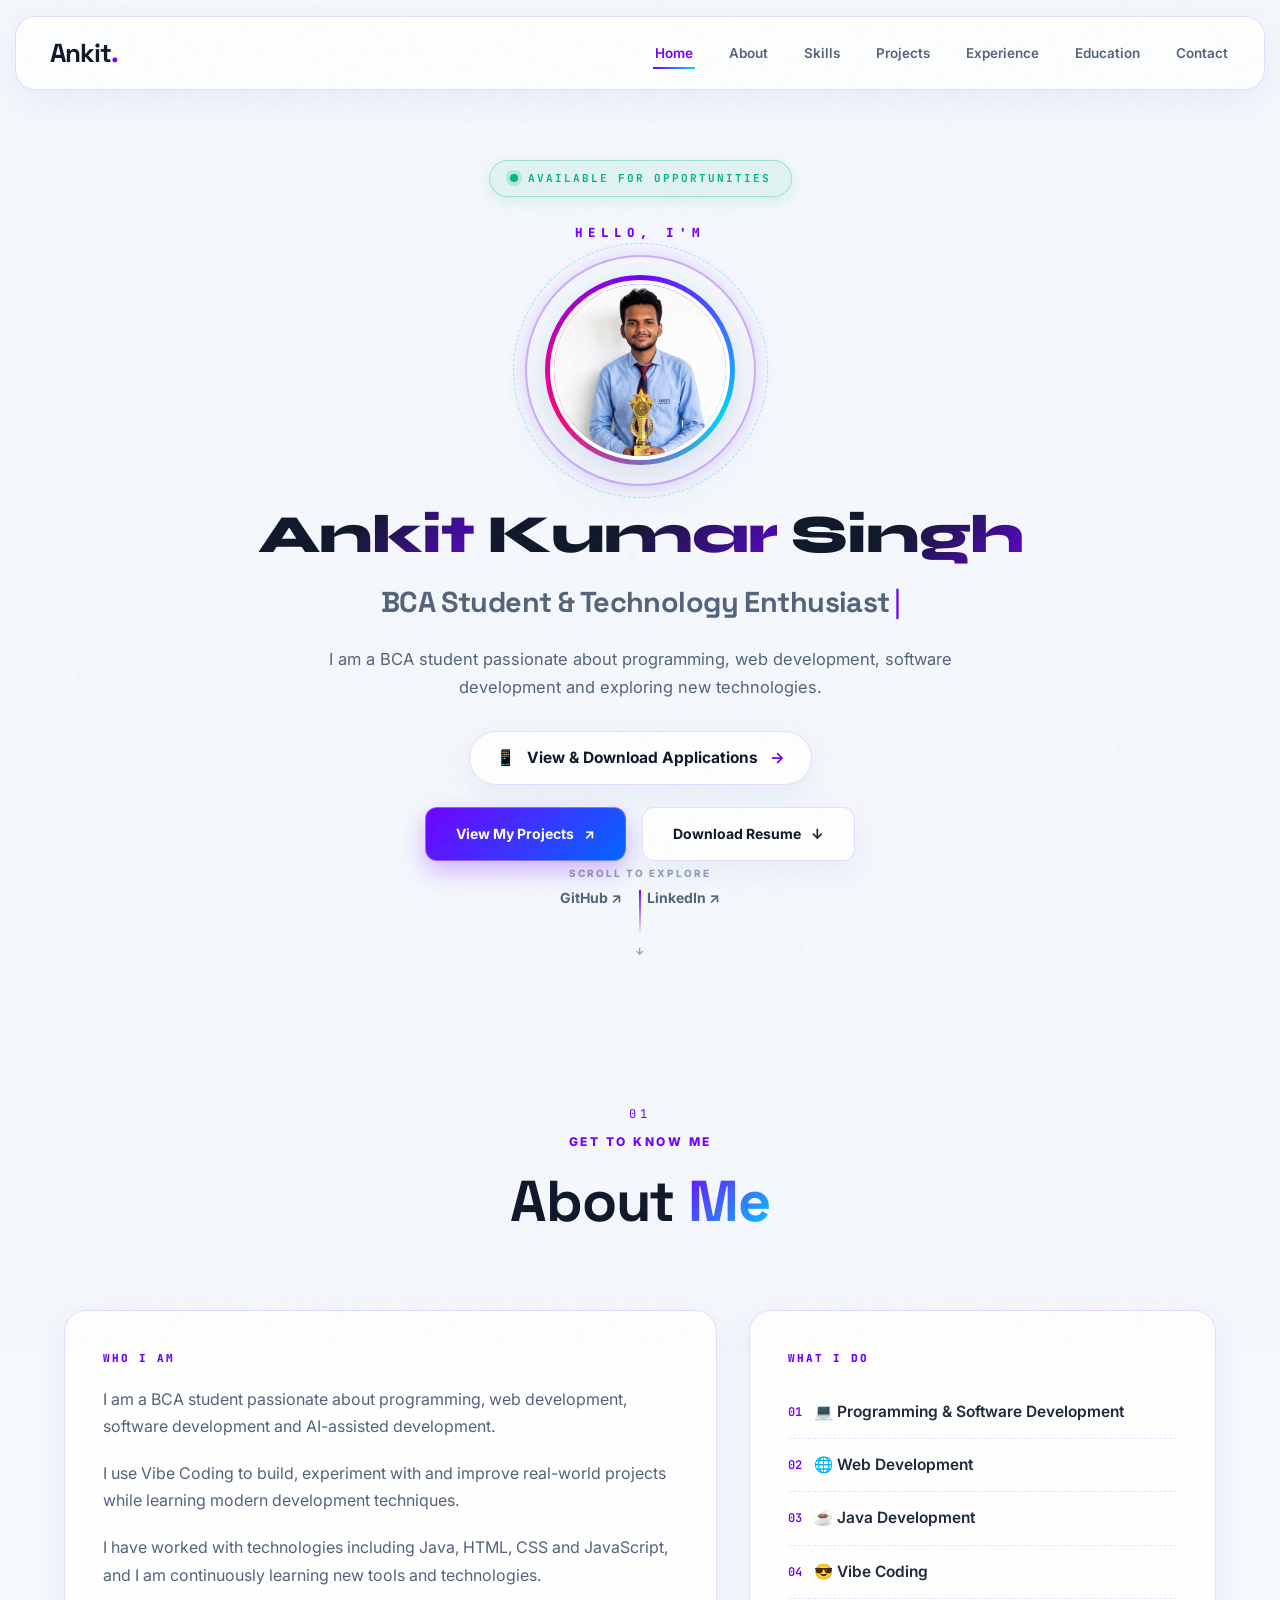
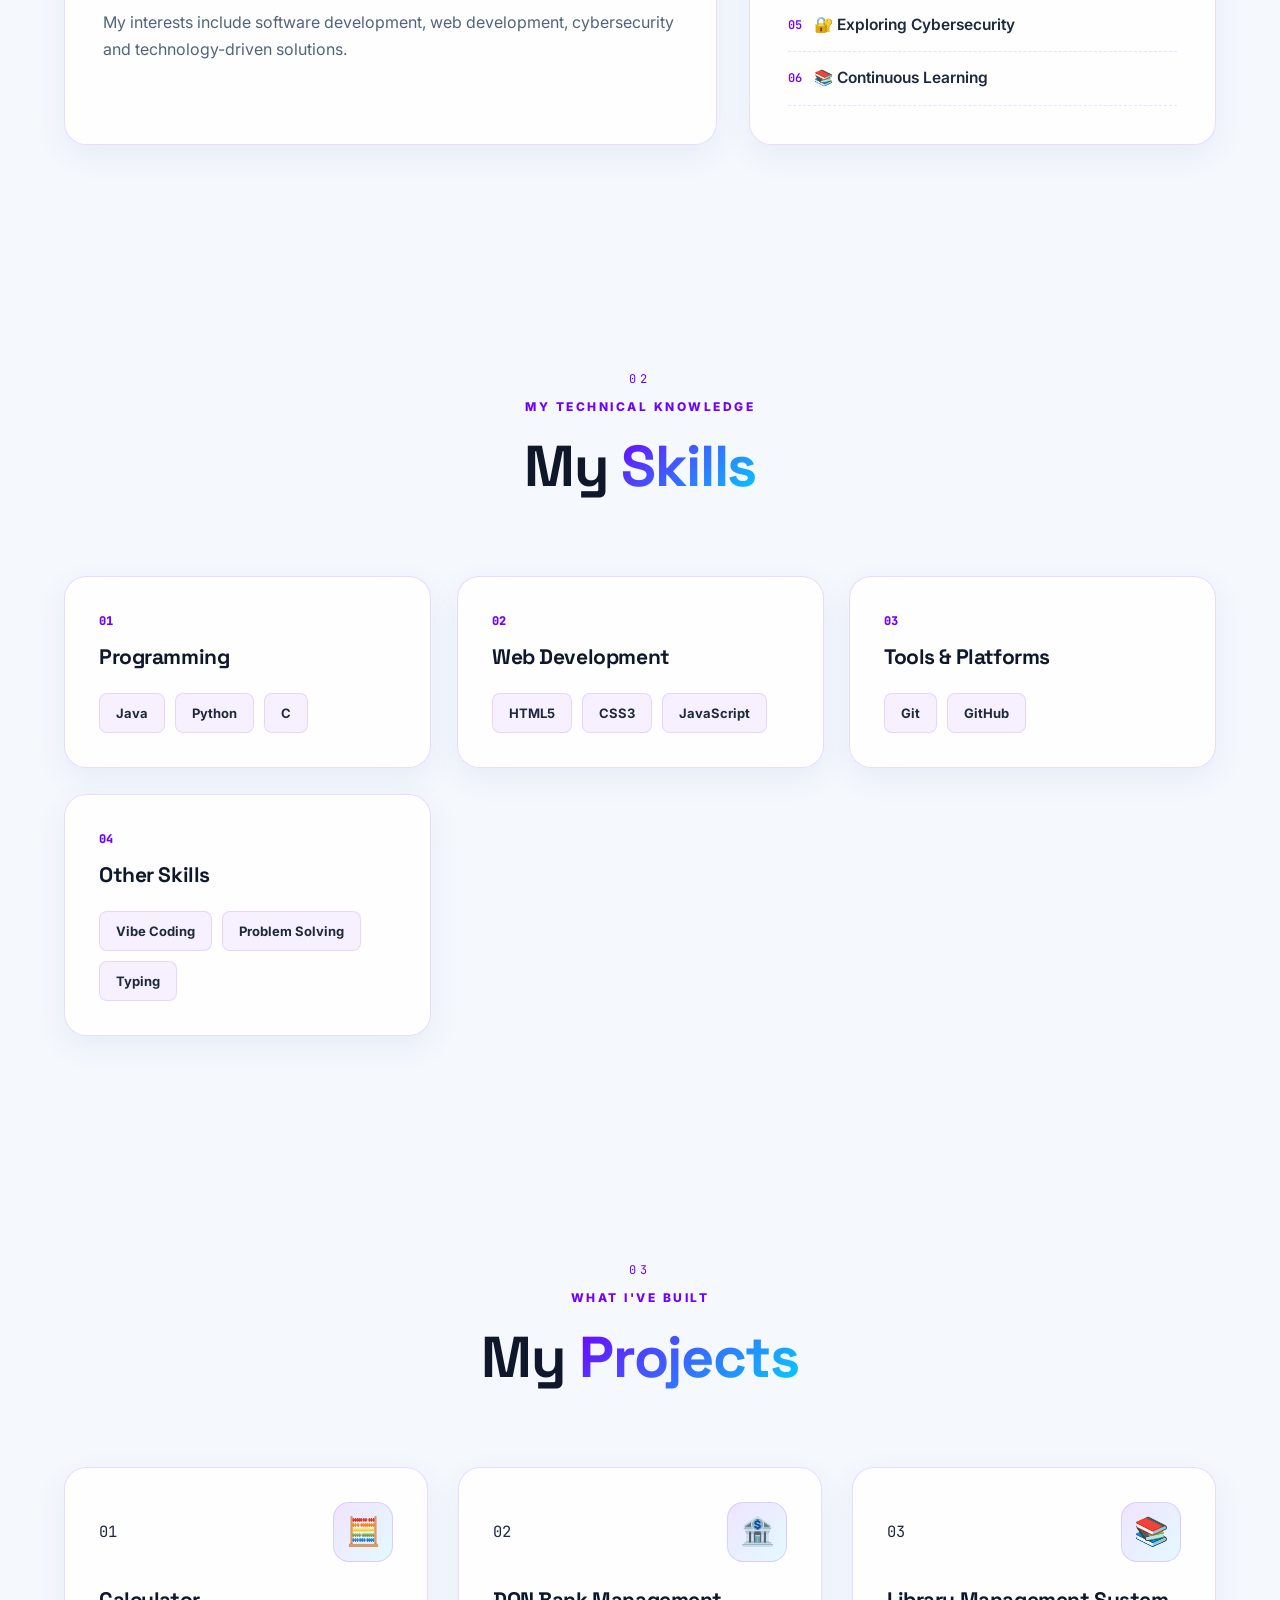
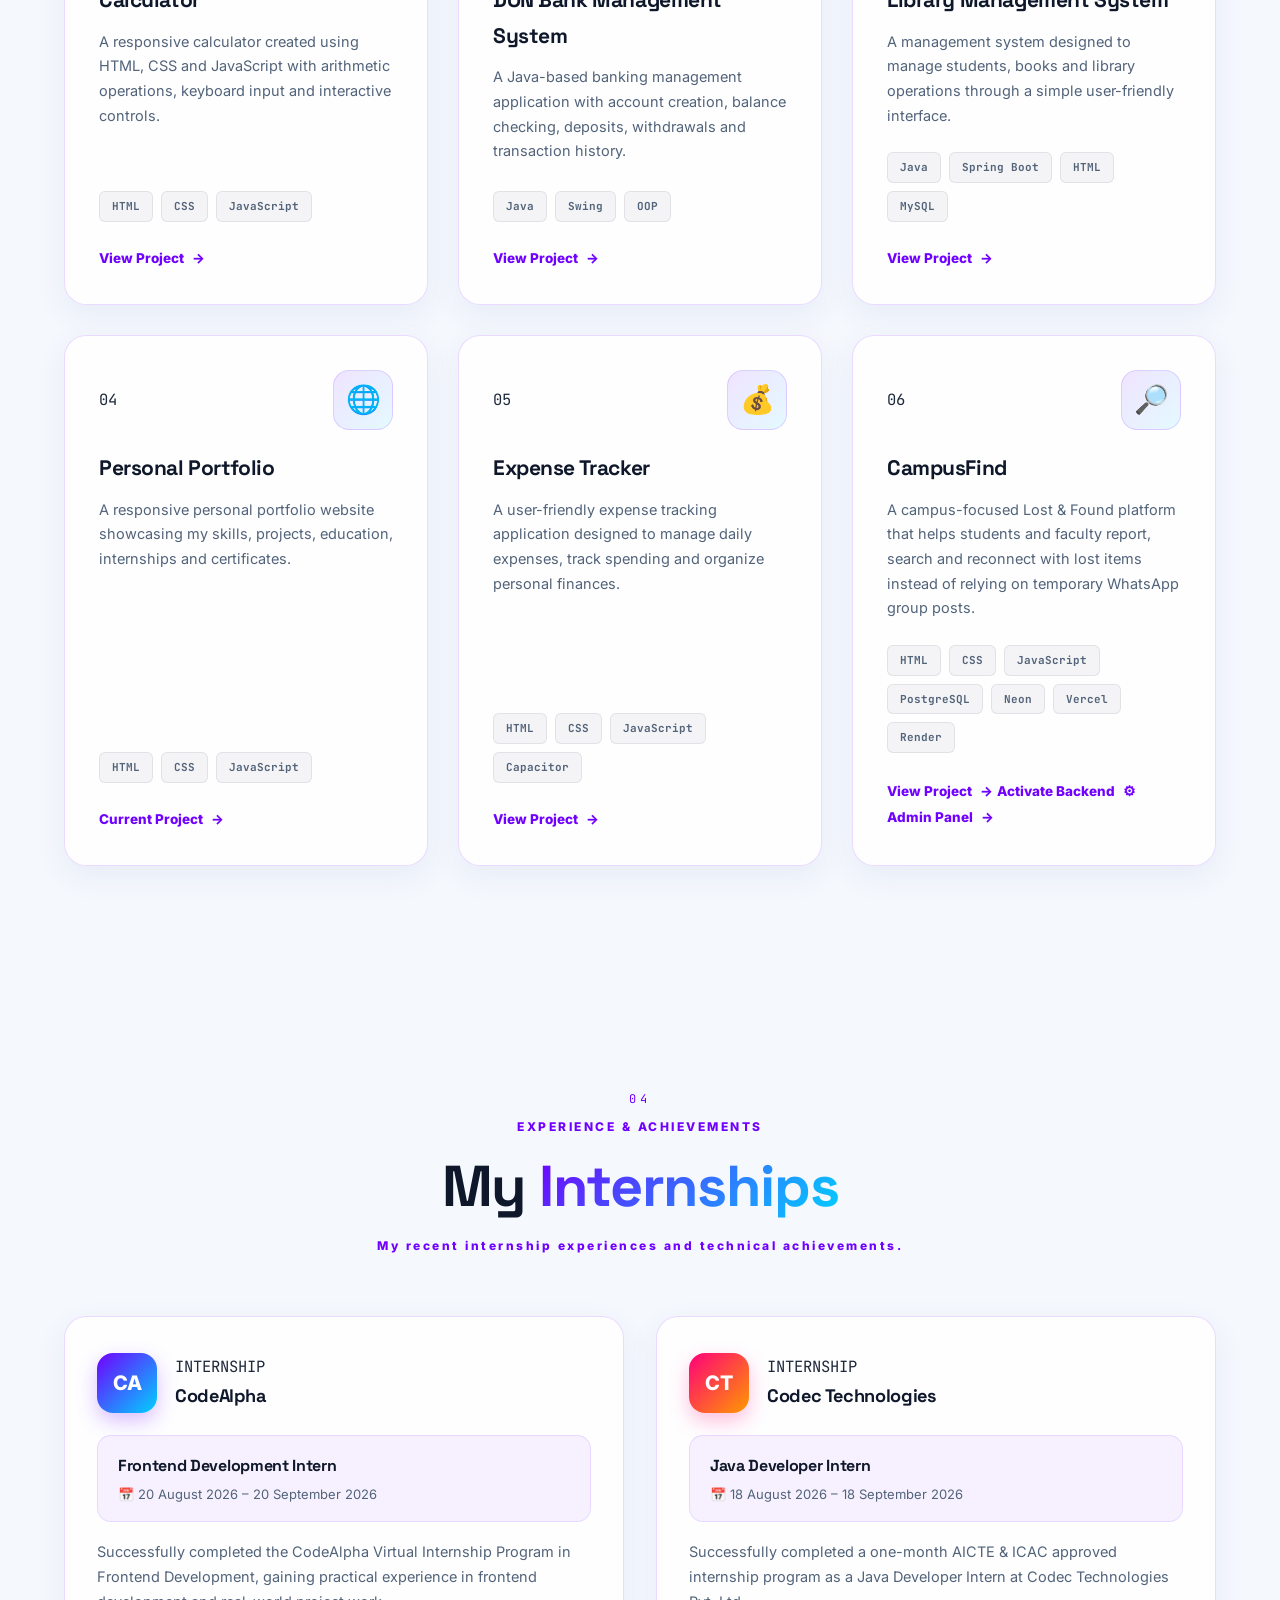
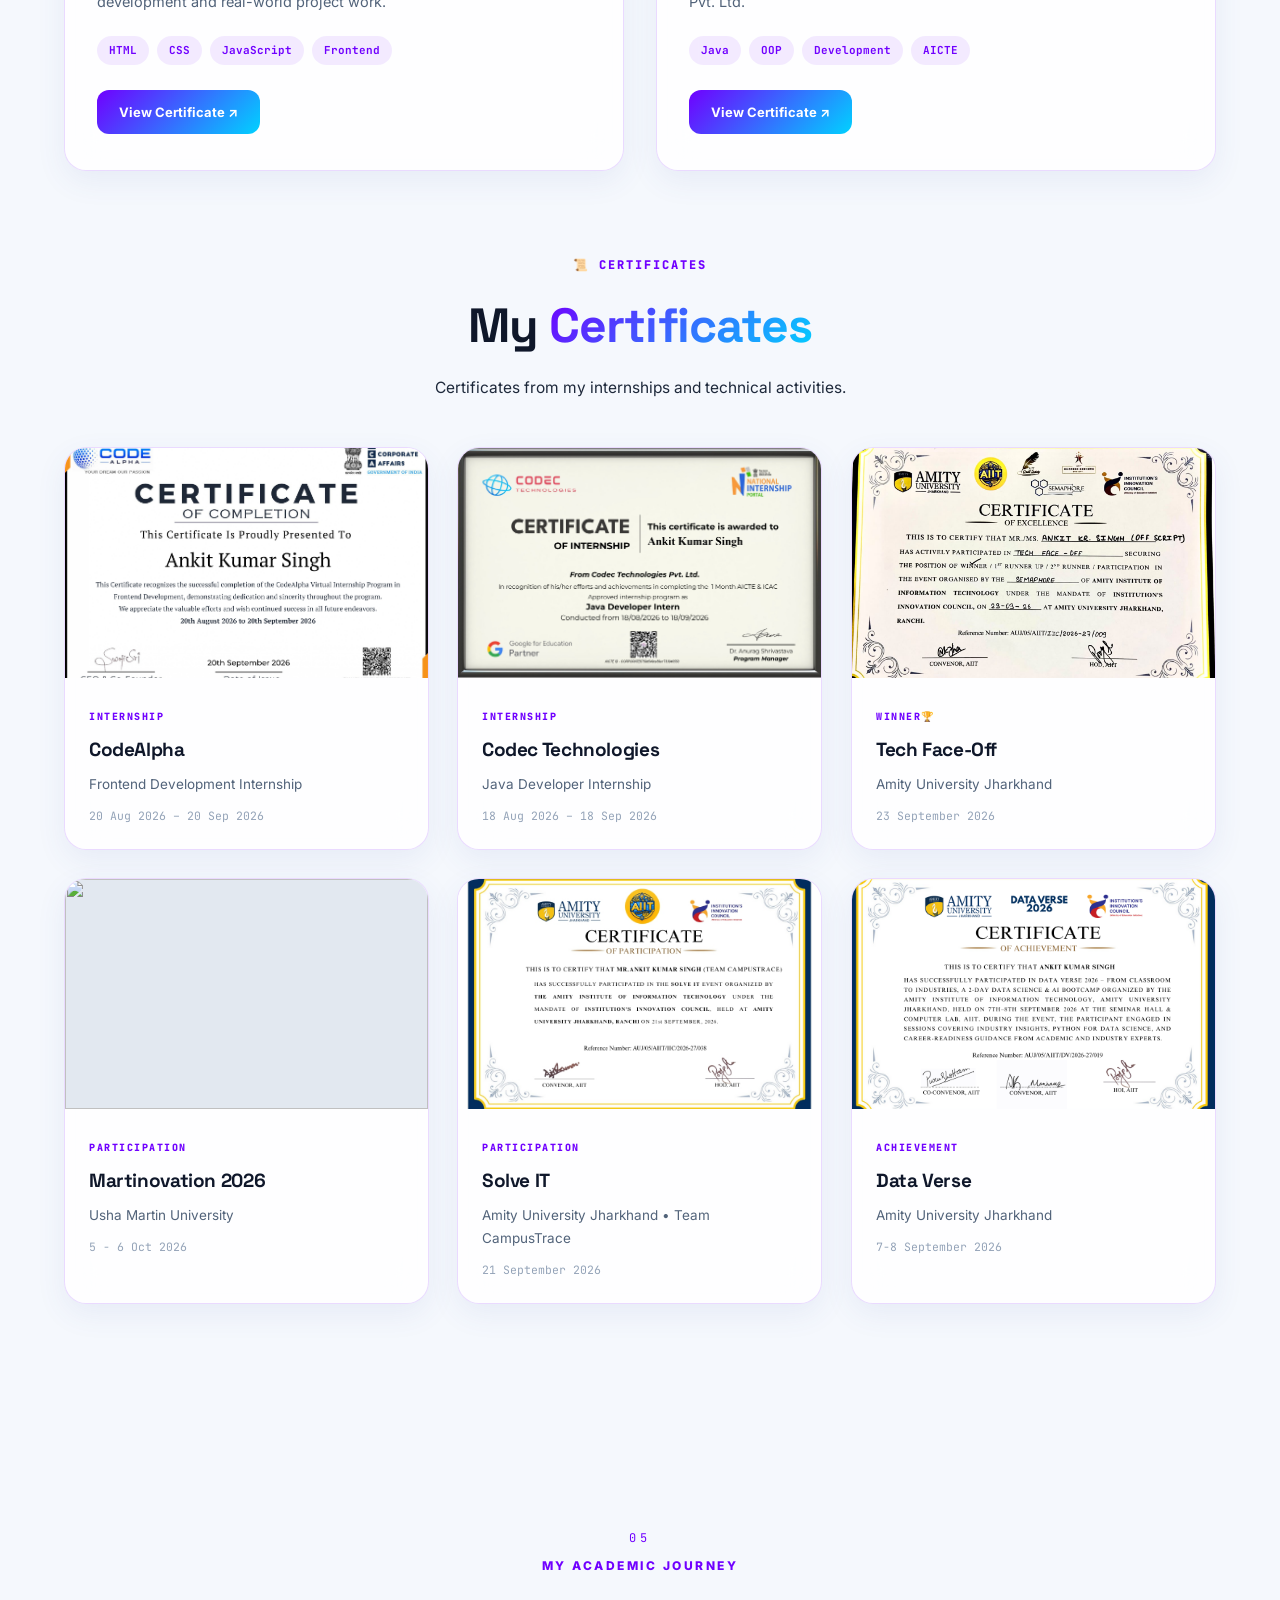
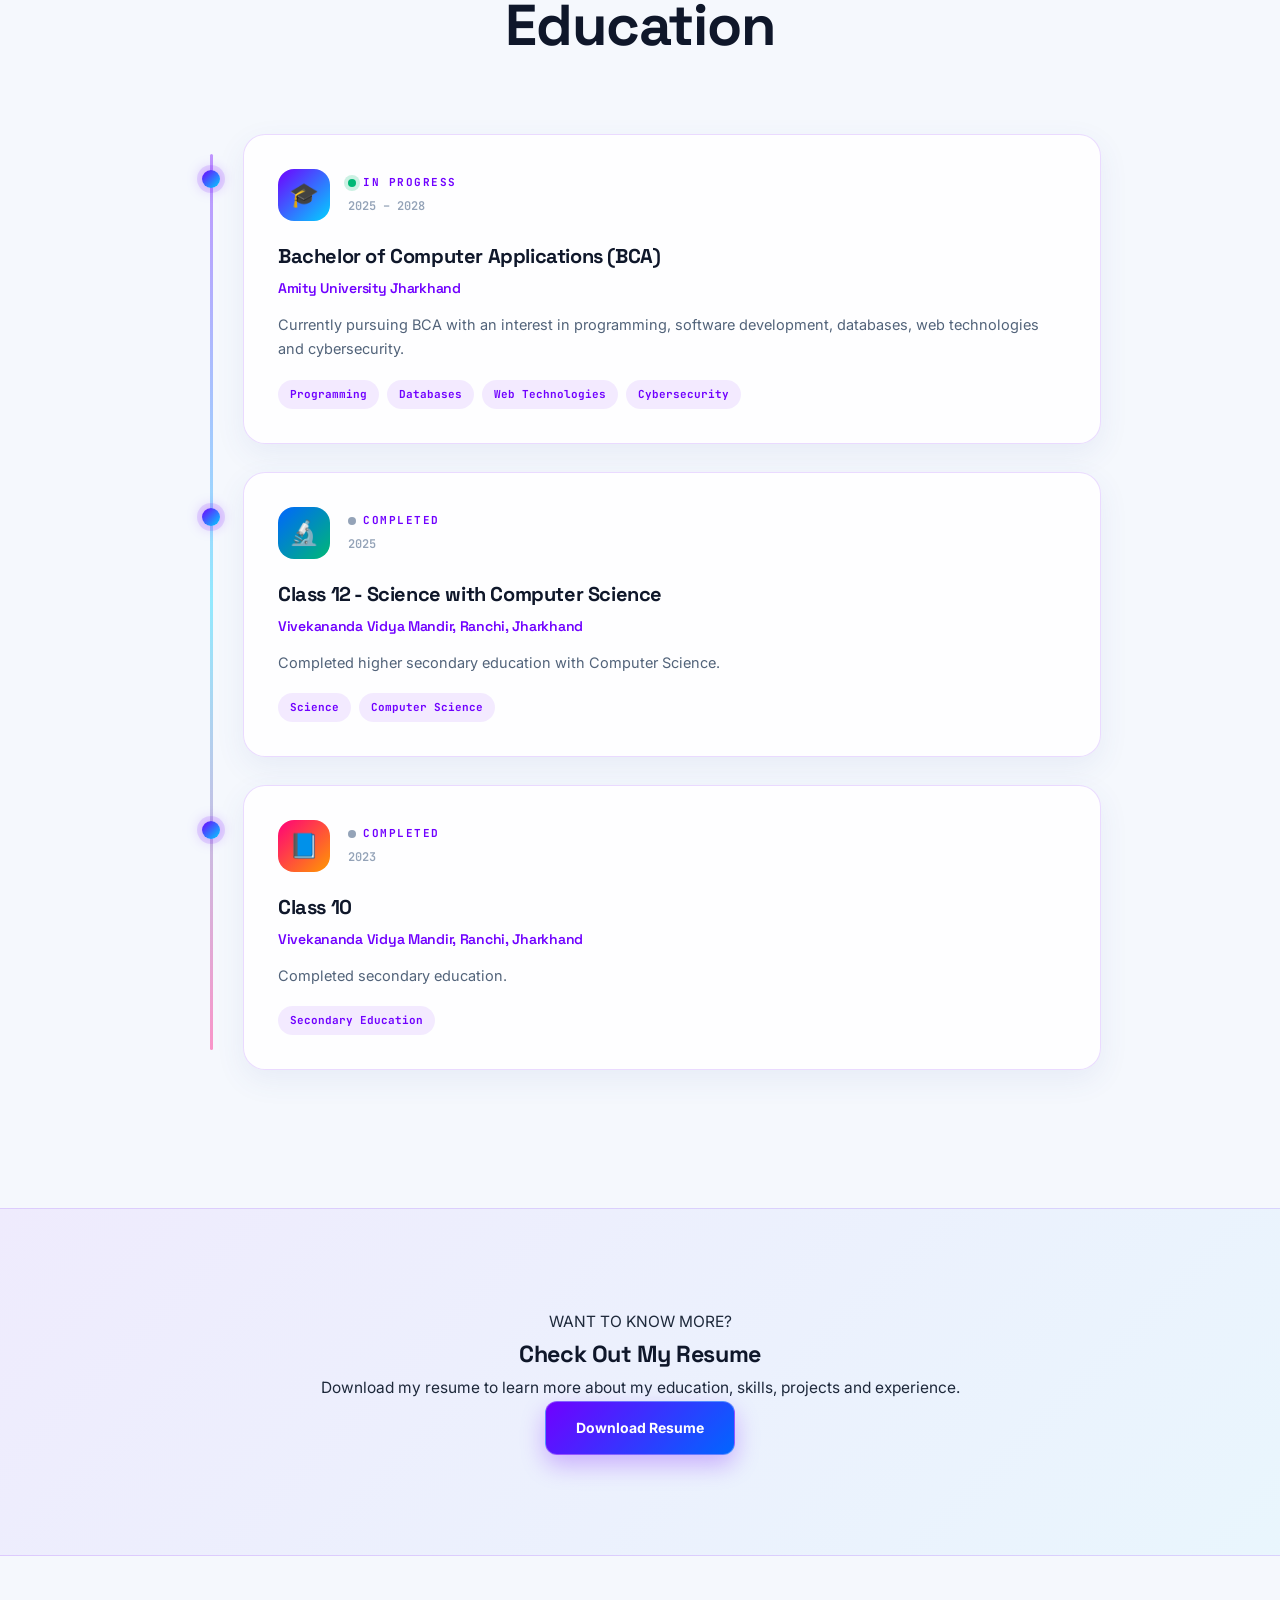
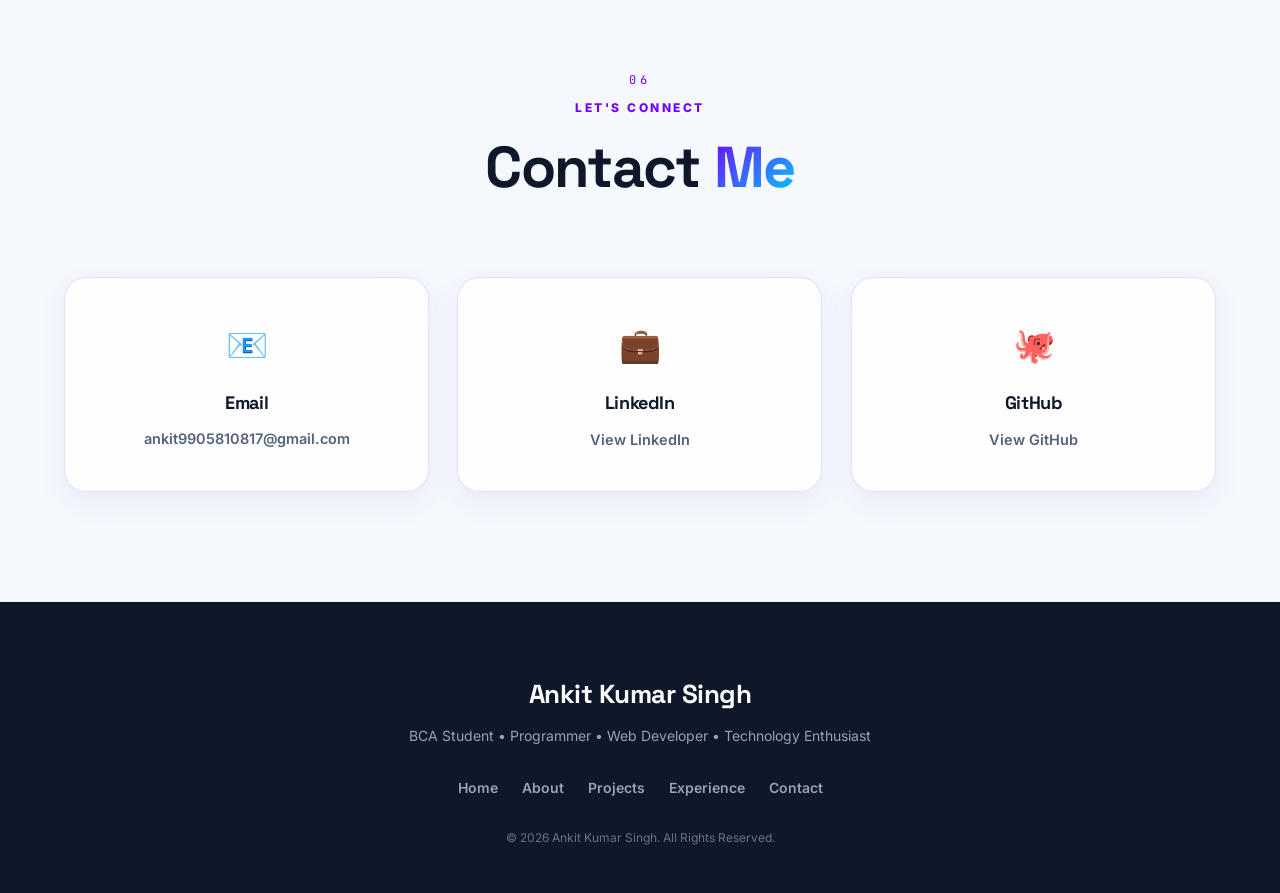
==== commit 21be1c51: "index.html" ====
--- a/index.html
+++ b/index.html
@@ -605,6 +605,27 @@
                     <small>23 September 2026</small>
                 </div>
             </div>
+
+	   
+
+             <!-- Martinovation 2026-->
+            <div class="certificate-card tilt-card reveal">
+                <div class="certificate-image">
+                    <img src="Martinovation.jpeg">
+                    <div class="image-overlay">
+                        <a href="Martinovation.jpeg" target="_blank" rel="noopener noreferrer">
+                            🔍 View Full Certificate
+                        </a>
+                    </div>
+                </div>
+                <div class="certificate-content">
+                    <span class="certificate-type">PARTICIPATION</span>
+                    <h3>Martinovation 2026</h3>
+                    <p>Usha Martin University</p>
+                    <small>5 - 6 Oct 2026</small>
+                </div>
+            </div>
+
 
 
             <!-- SOLVE IT -->
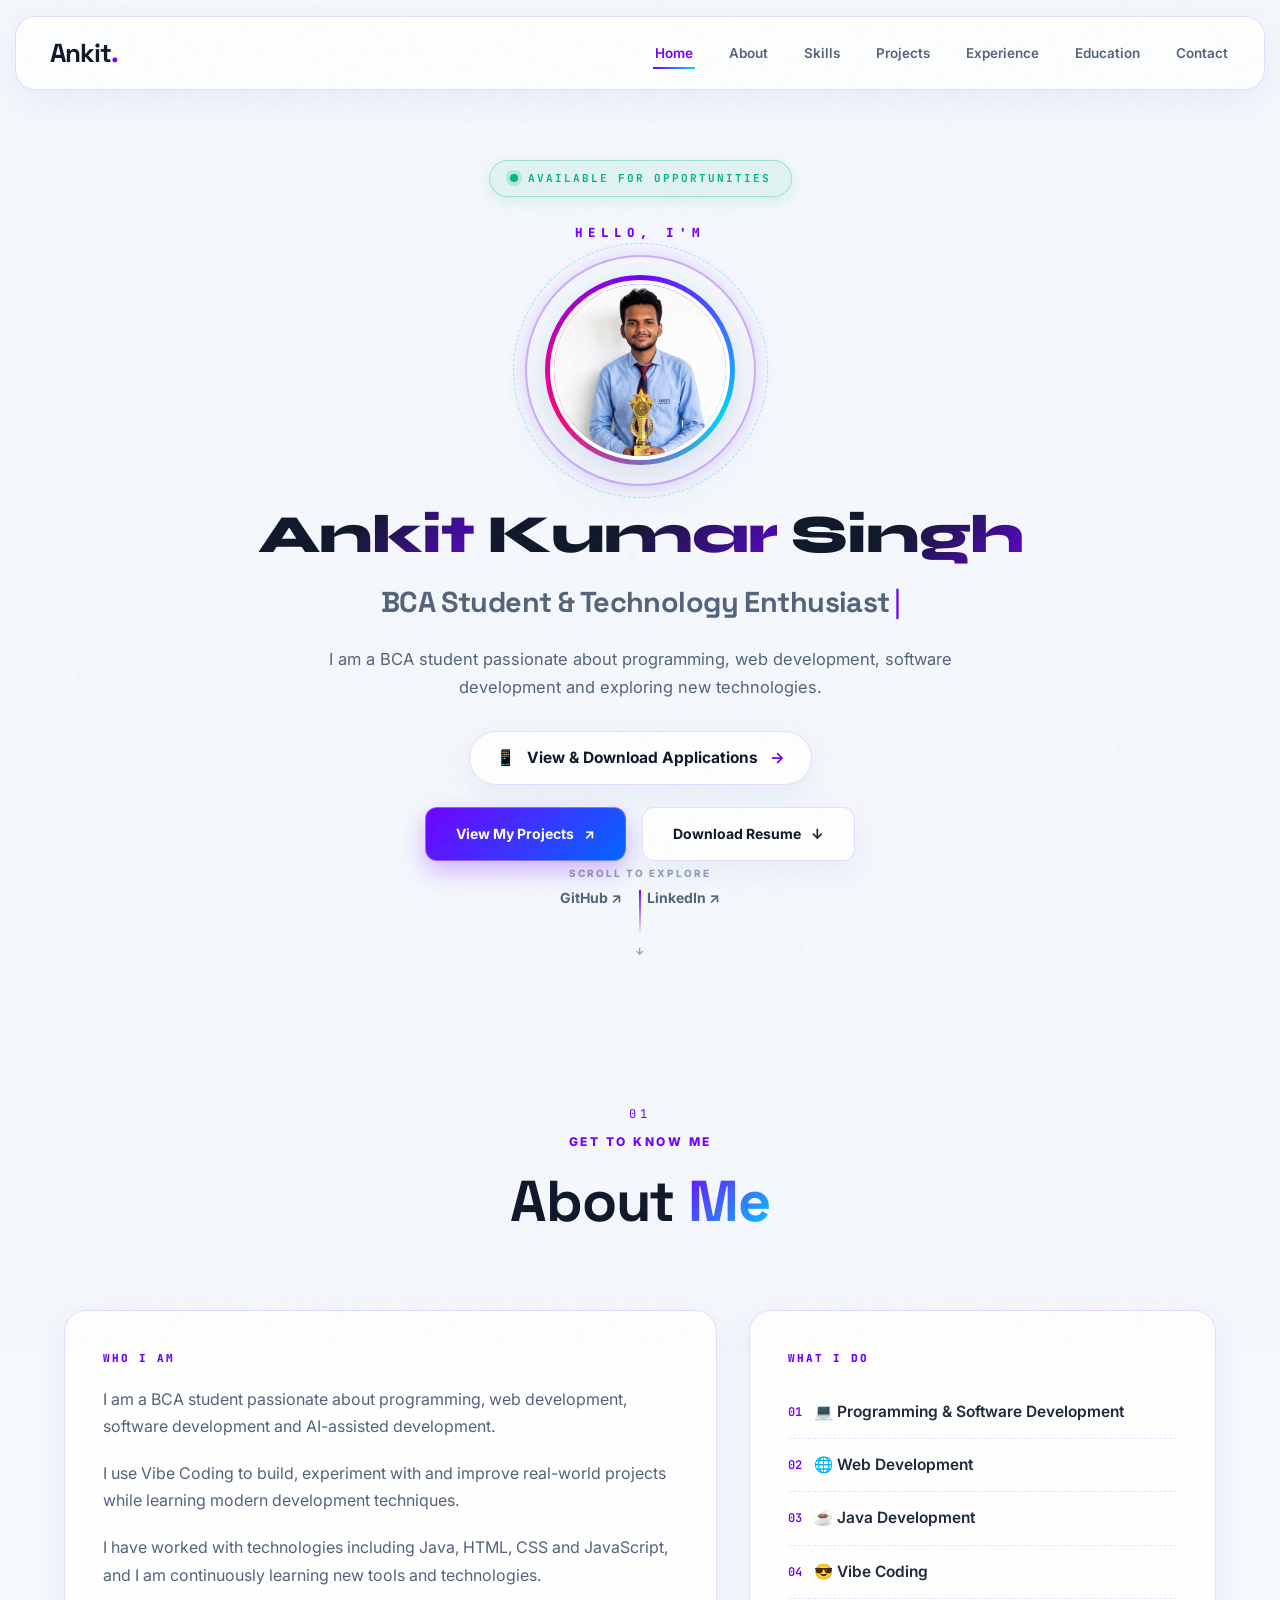
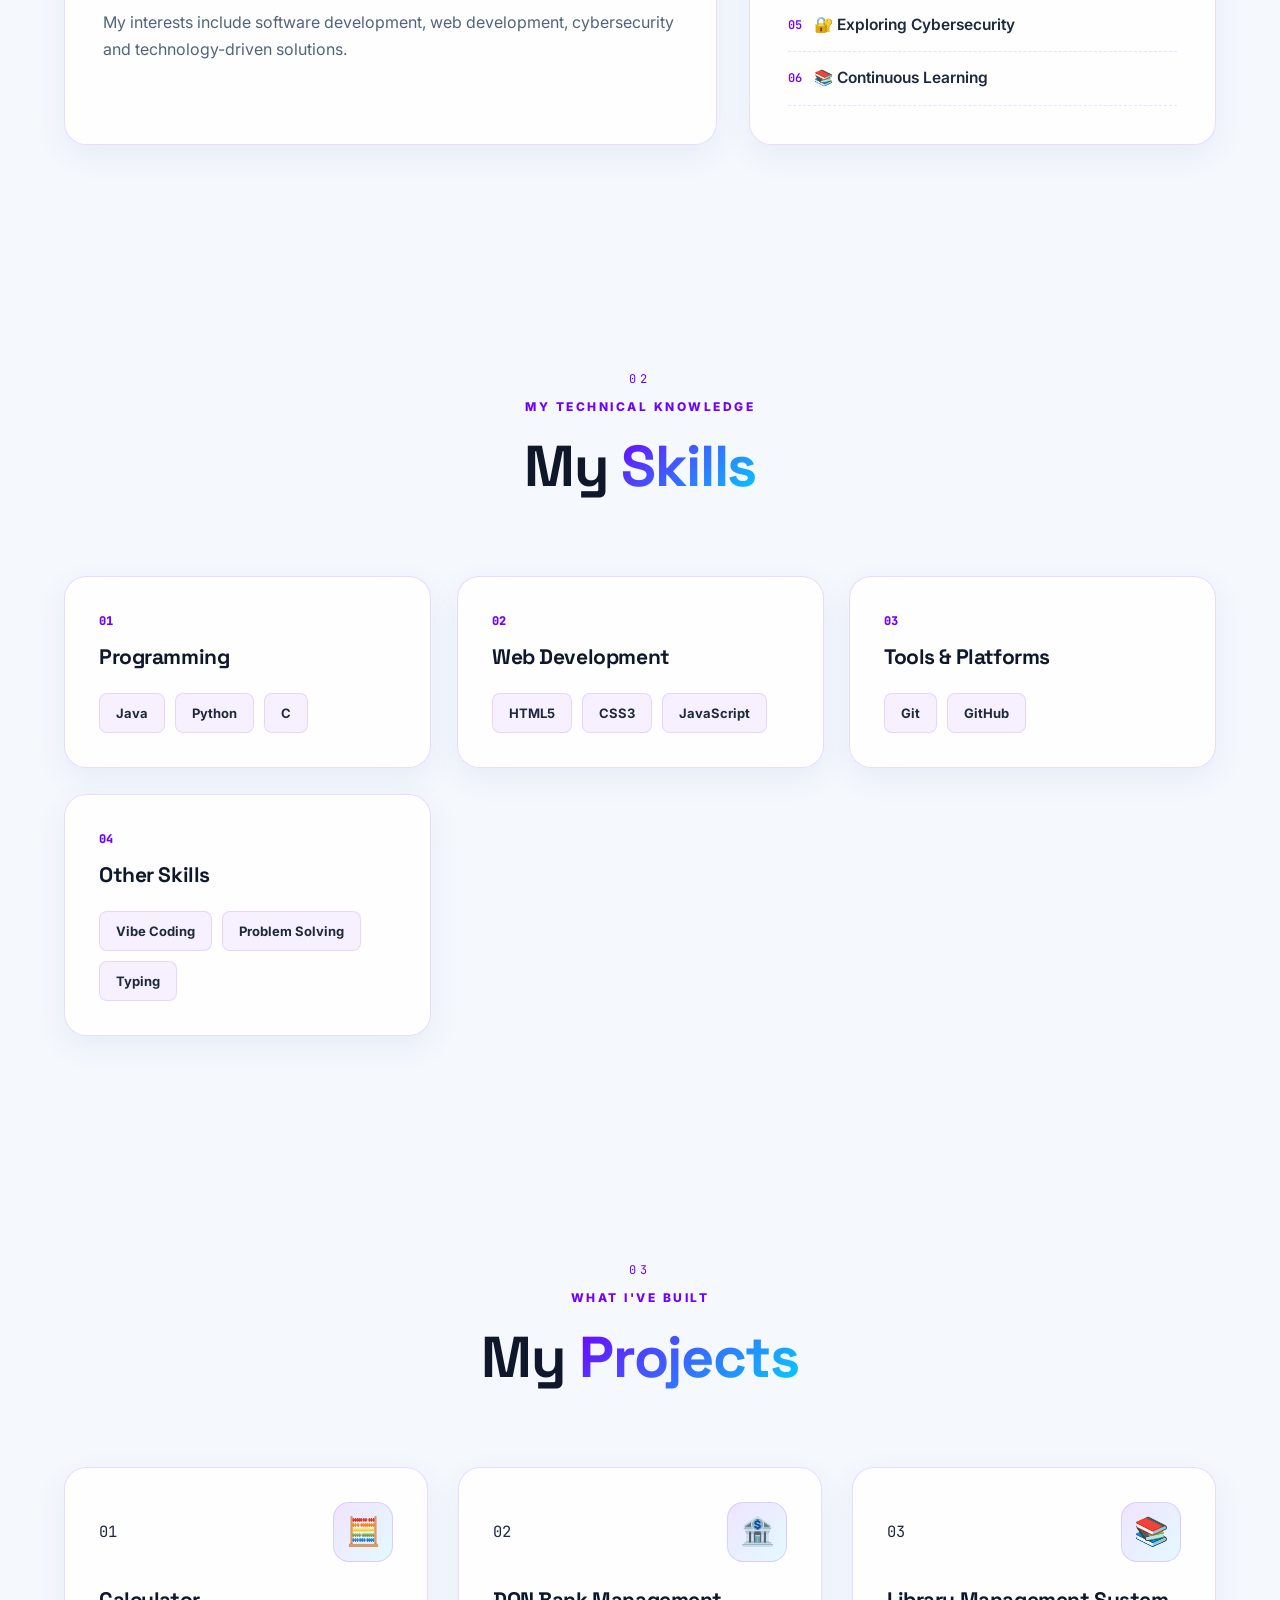
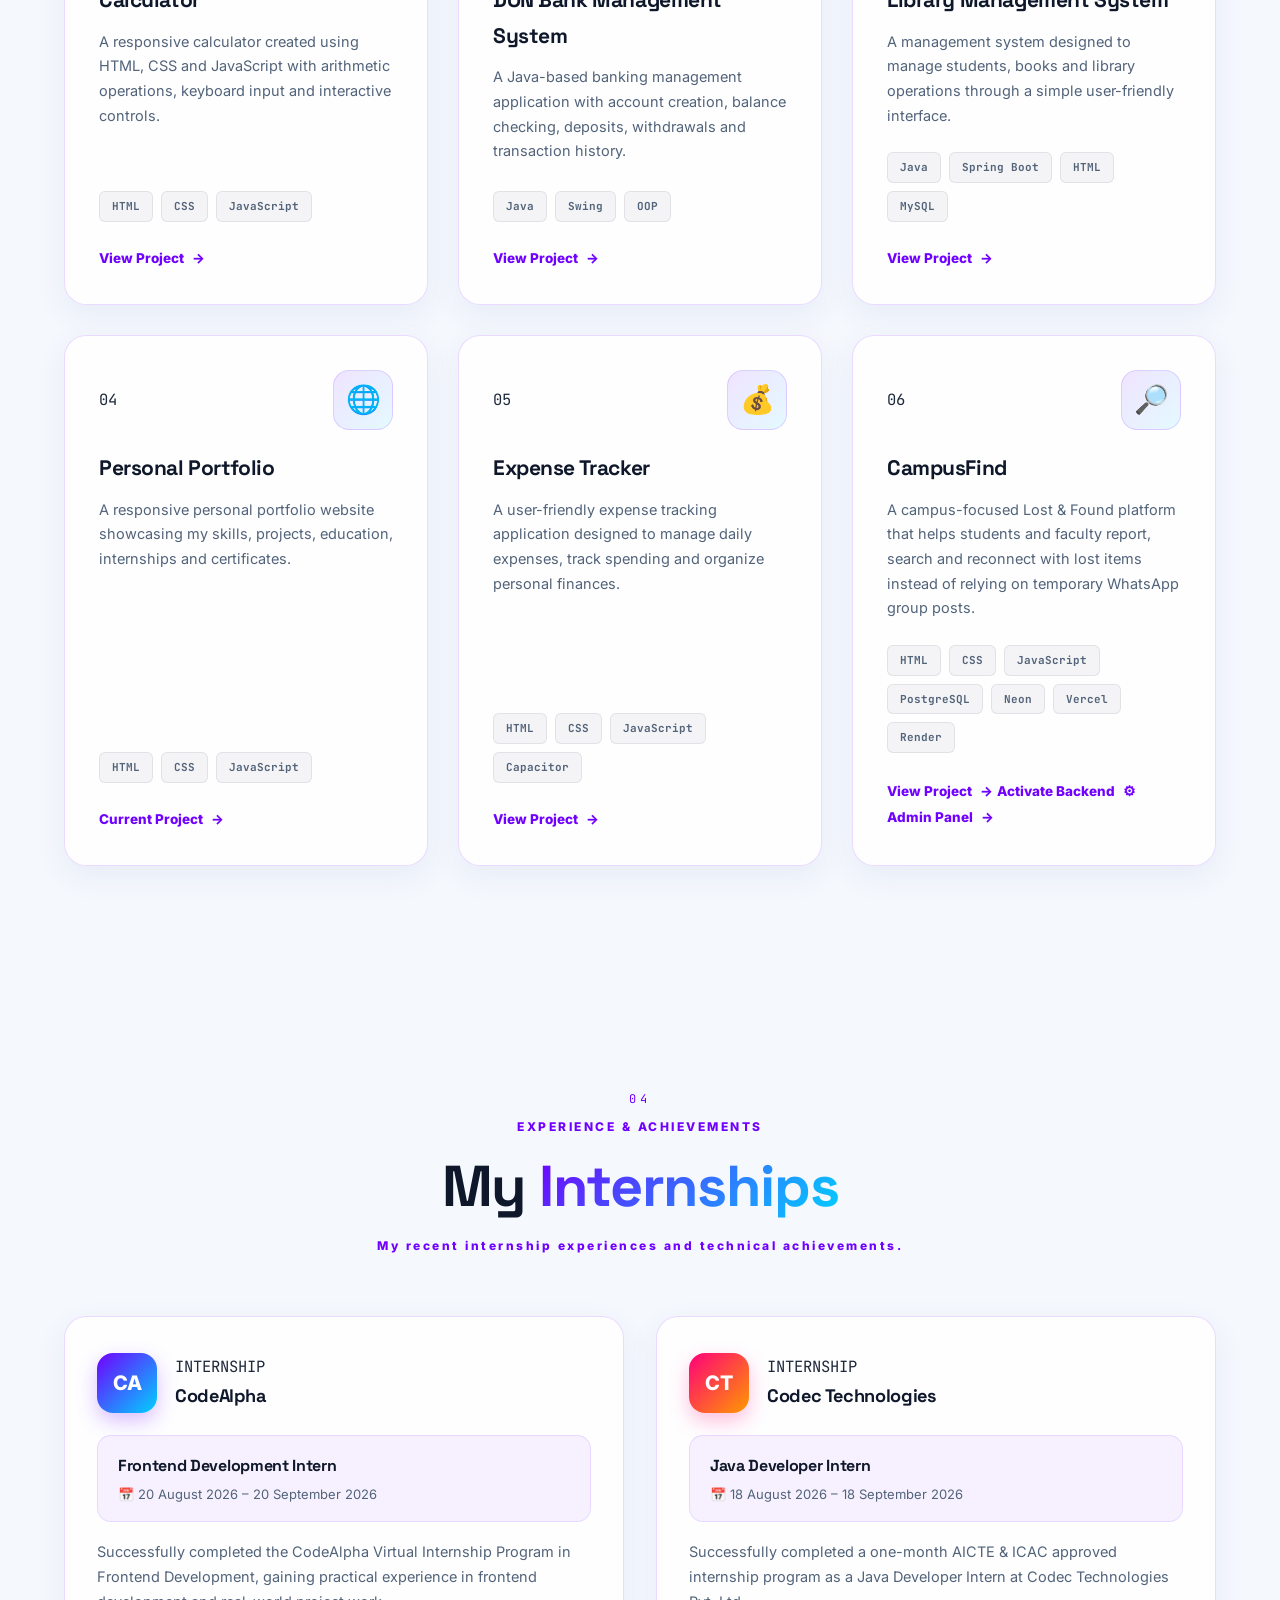
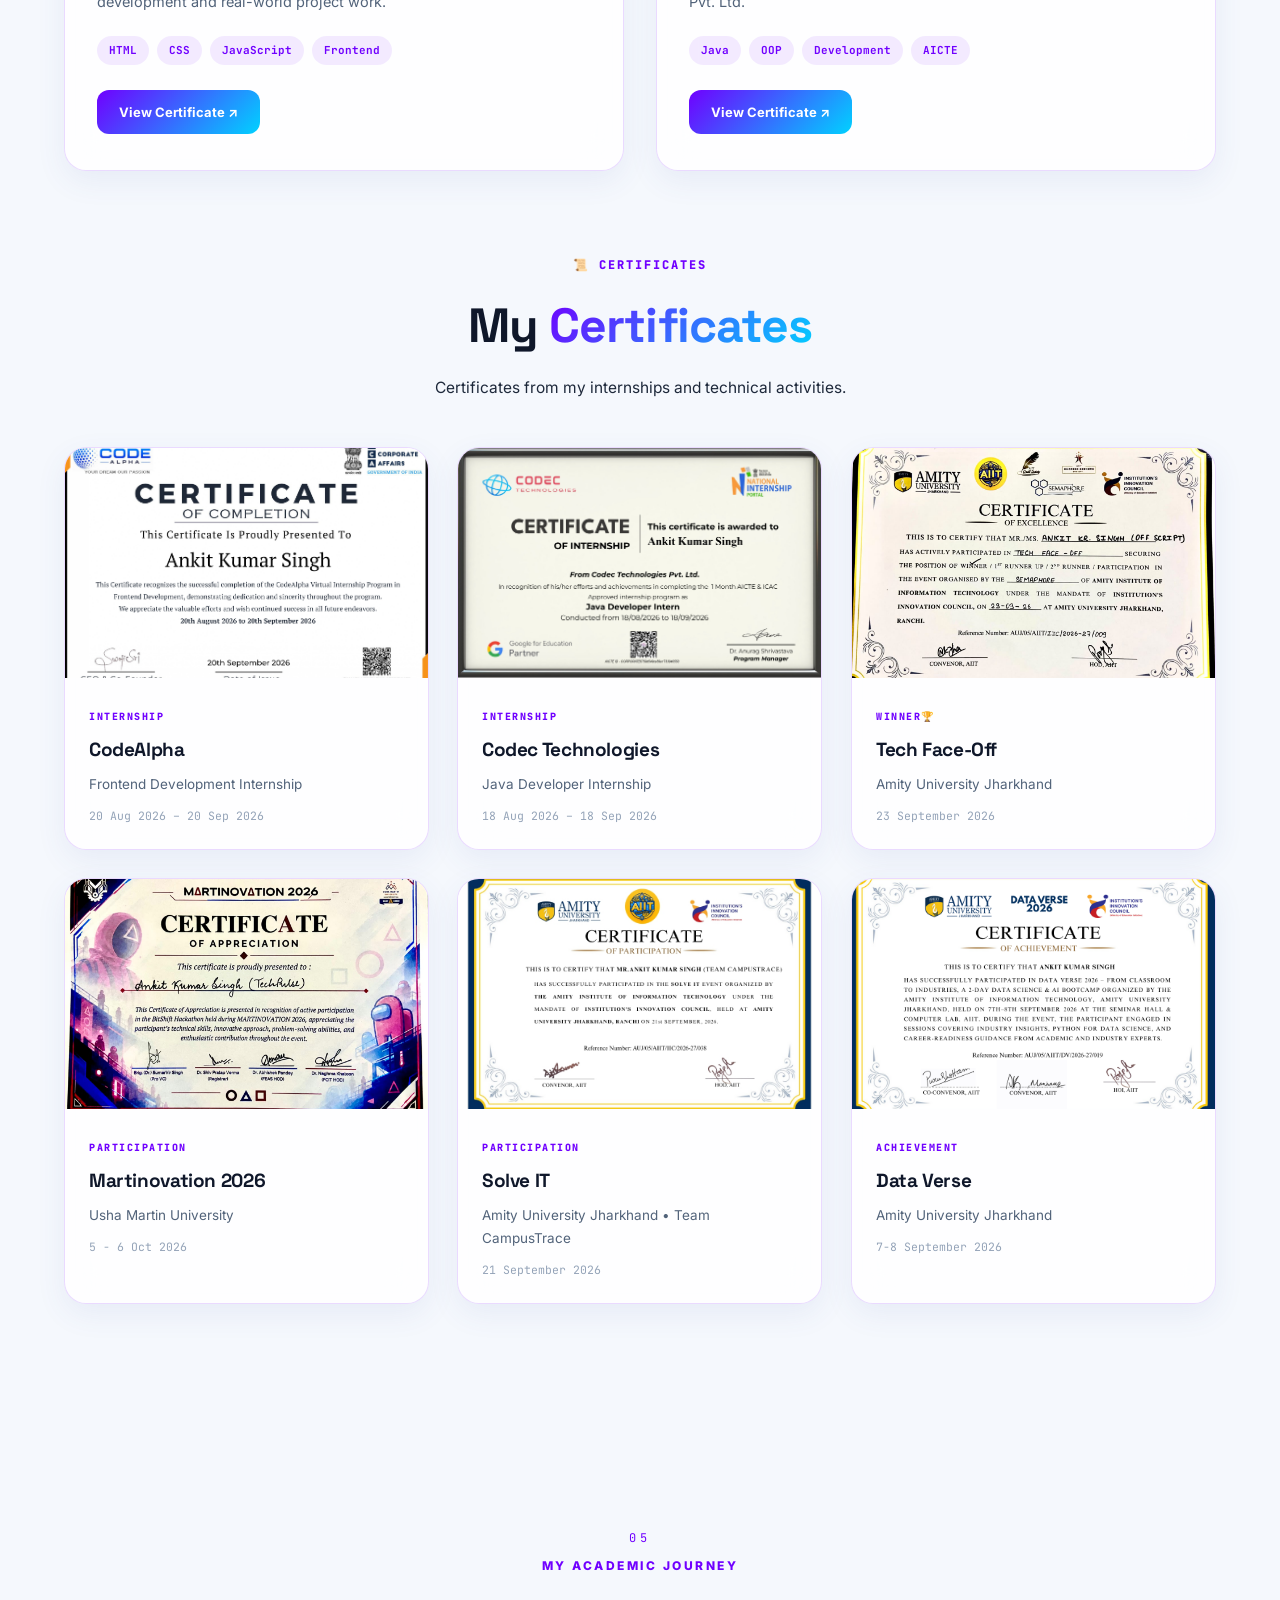
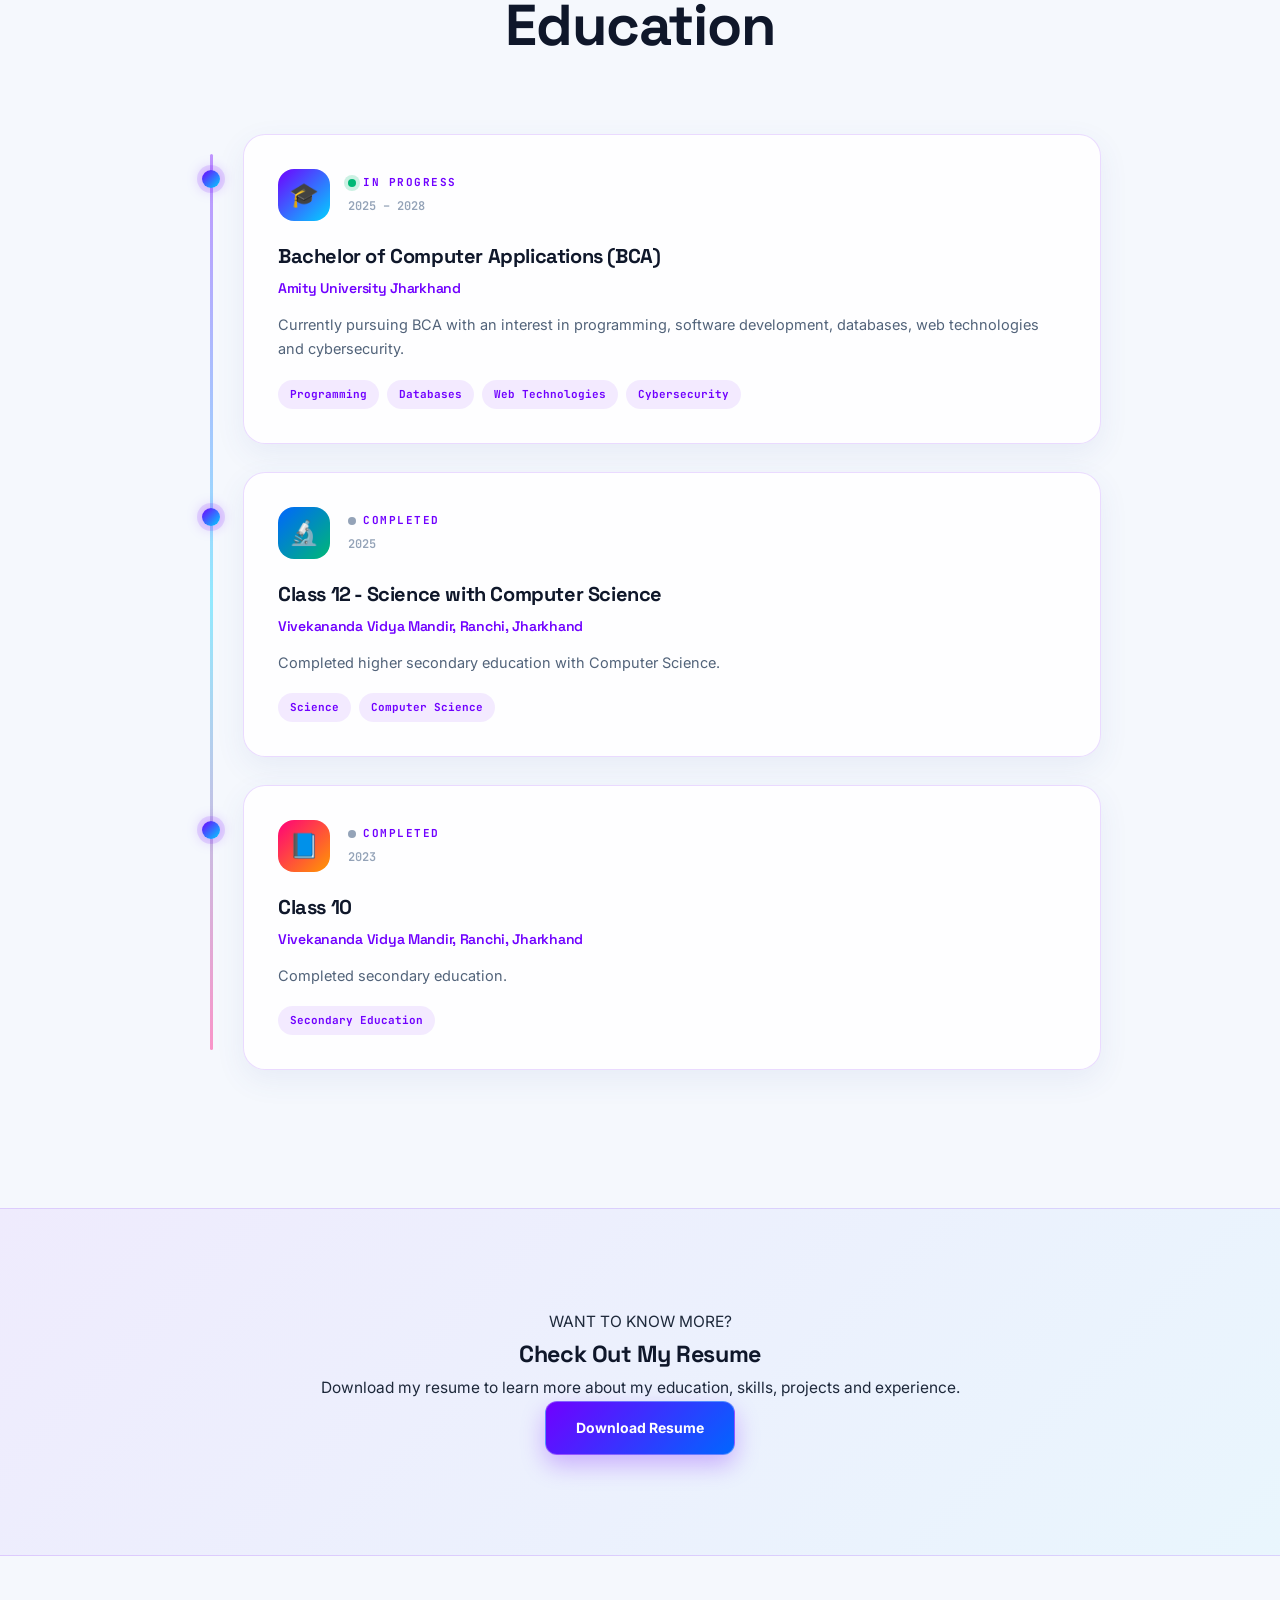
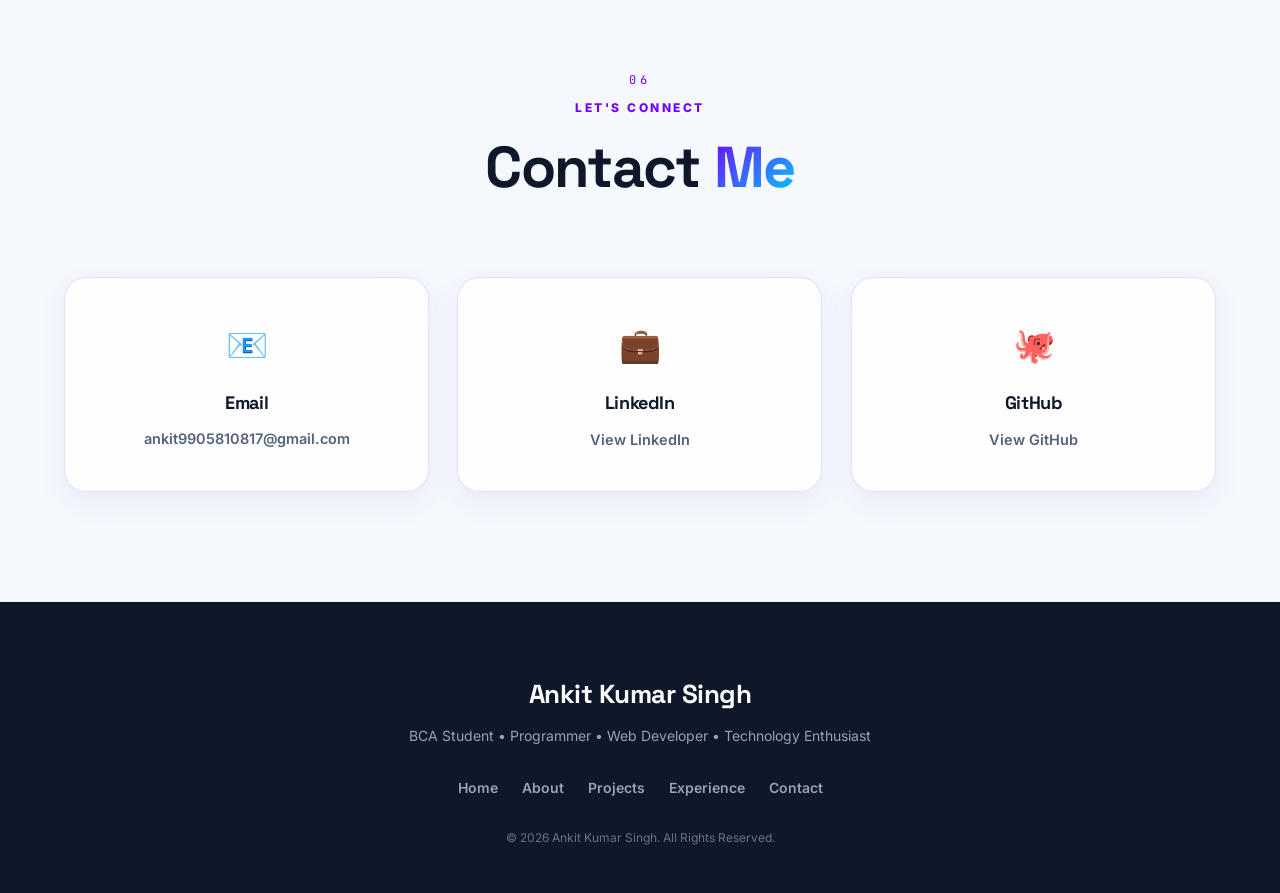
==== commit f5927b9c: "index.html" ====
--- a/index.html
+++ b/index.html
@@ -150,7 +150,7 @@
                     <span>↗</span>
                 </a>
 
-                <a href="resume.pdf" class="btn secondary-btn magnetic" download>
+                <a href="Ankit_resume.pdf" class="btn secondary-btn magnetic" download>
                     <span>Download Resume</span>
                     <span>↓</span>
                 </a>
@@ -775,7 +775,7 @@
                 Download my resume to learn more about my
                 education, skills, projects and experience.
             </p>
-            <a href="resume.pdf" class="btn primary-btn magnetic" download>
+            <a href="Ankit_resume.pdf" class="btn primary-btn magnetic" download>
                 Download Resume
             </a>
         </div>
